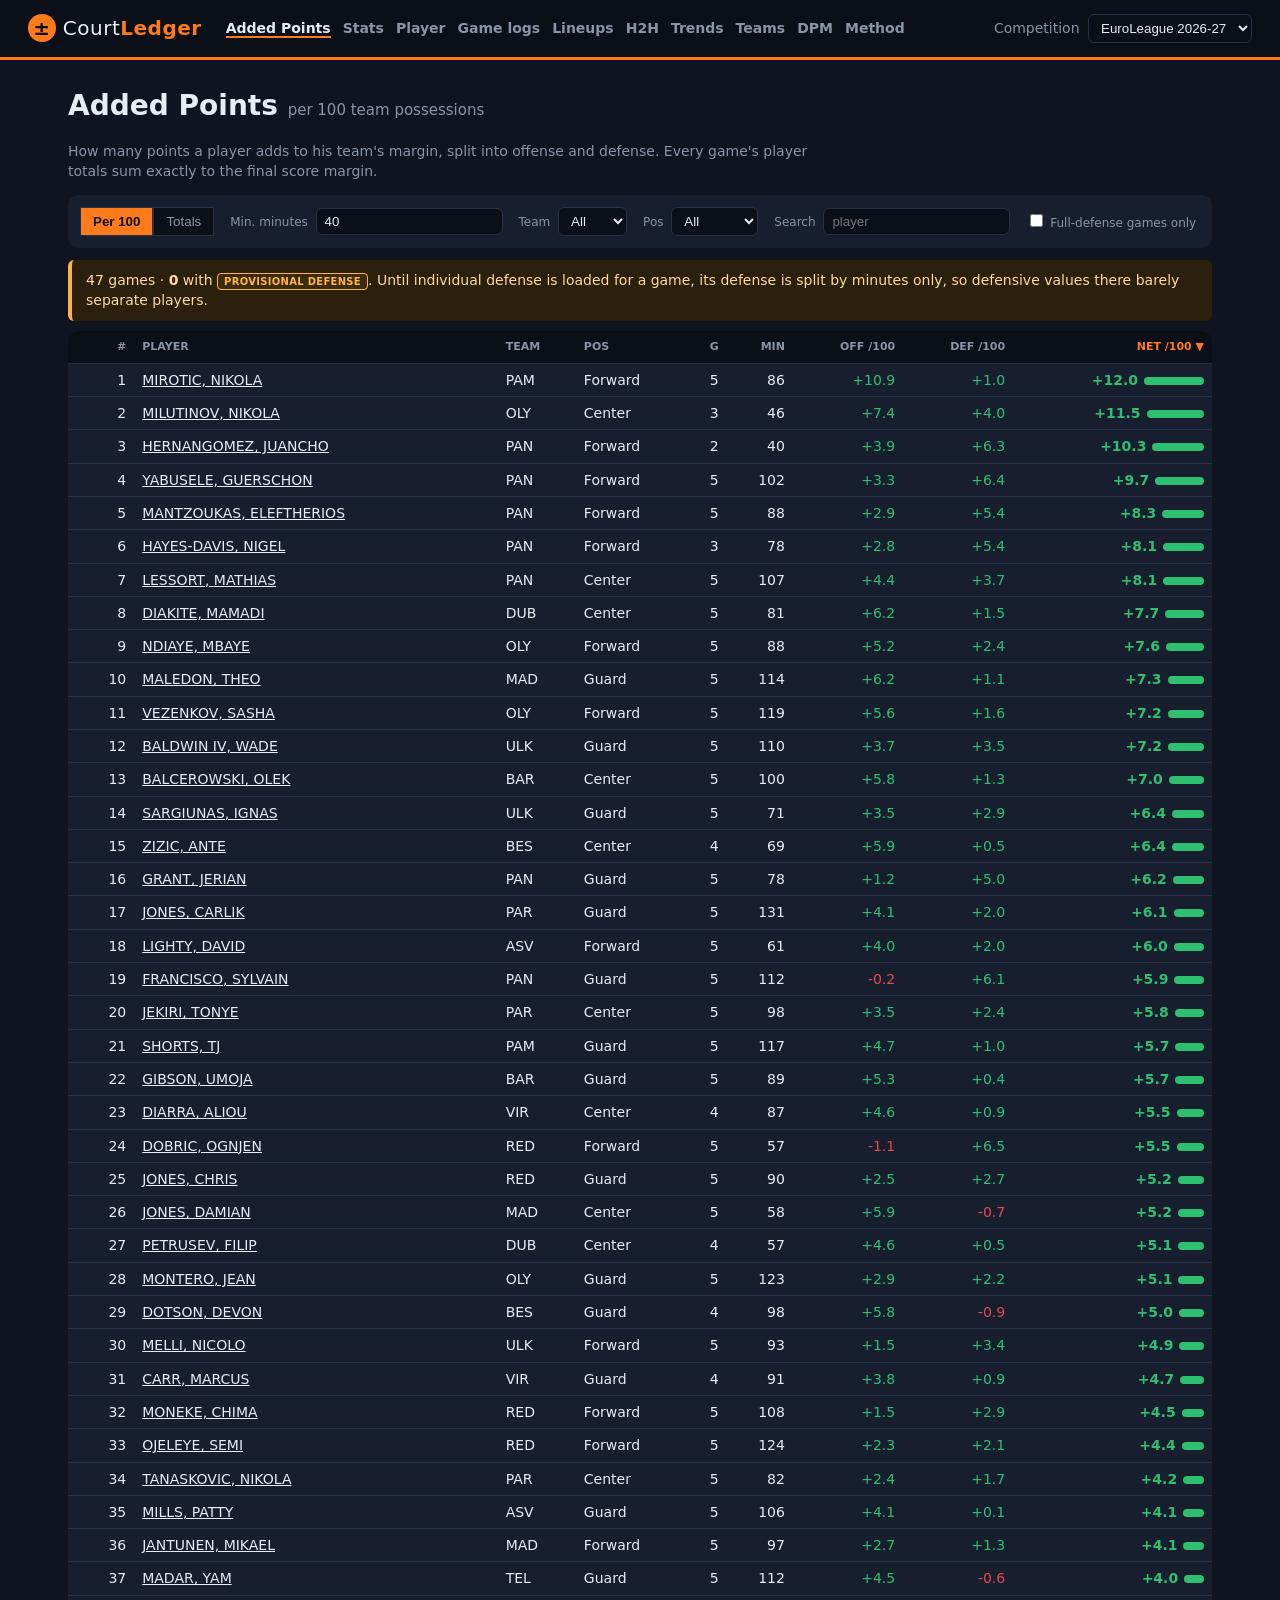
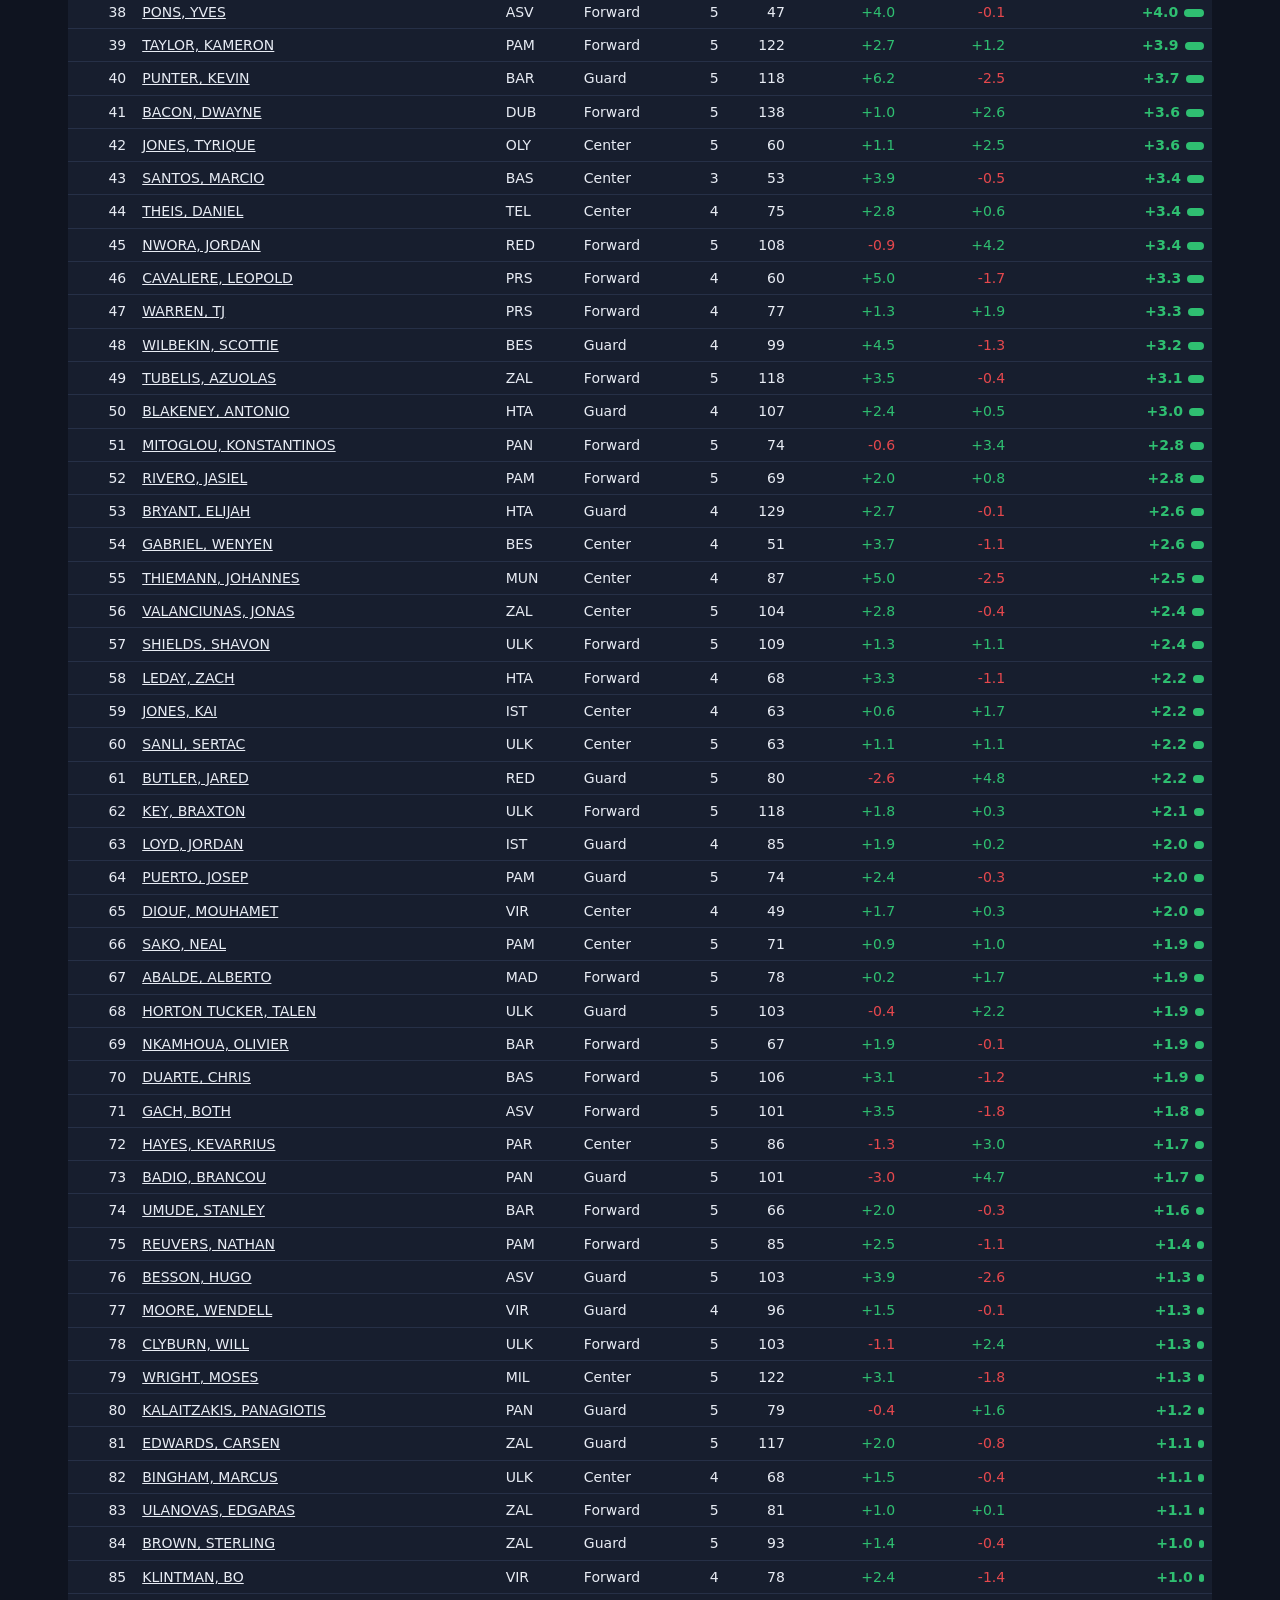
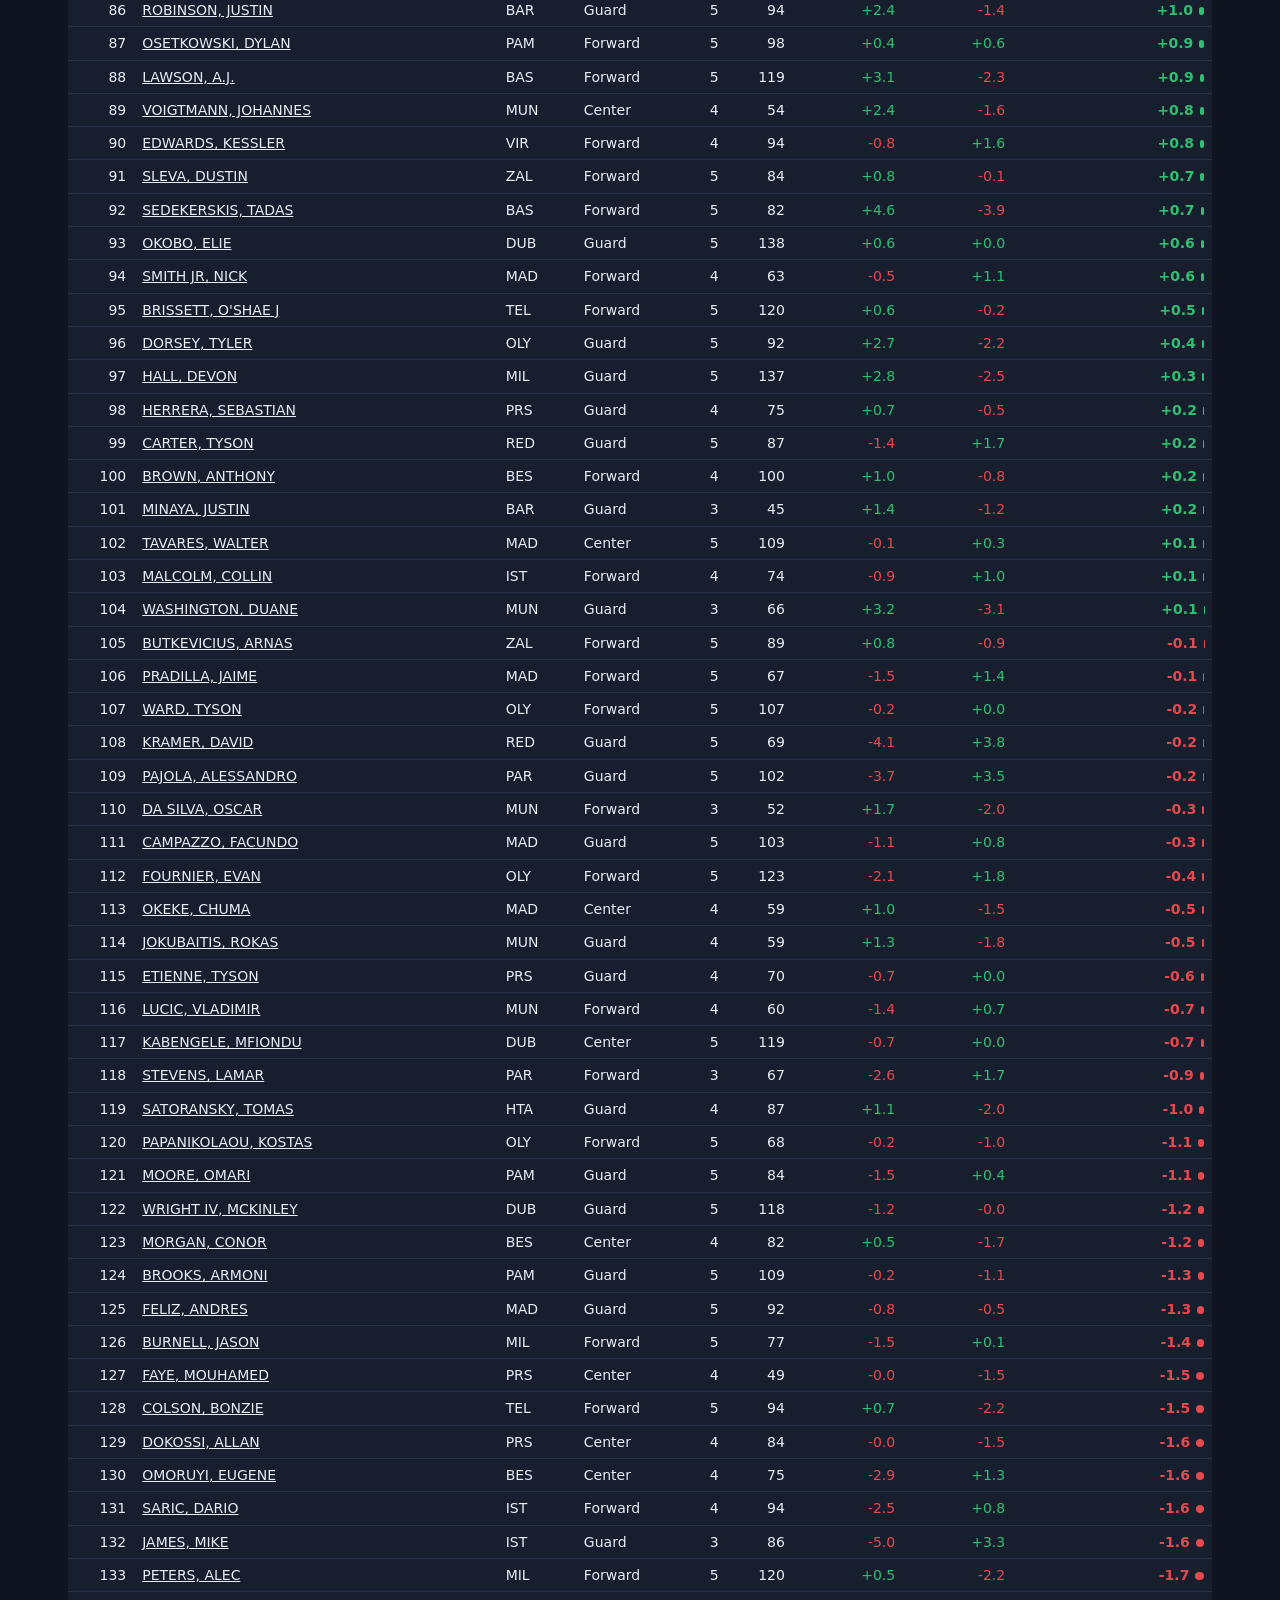
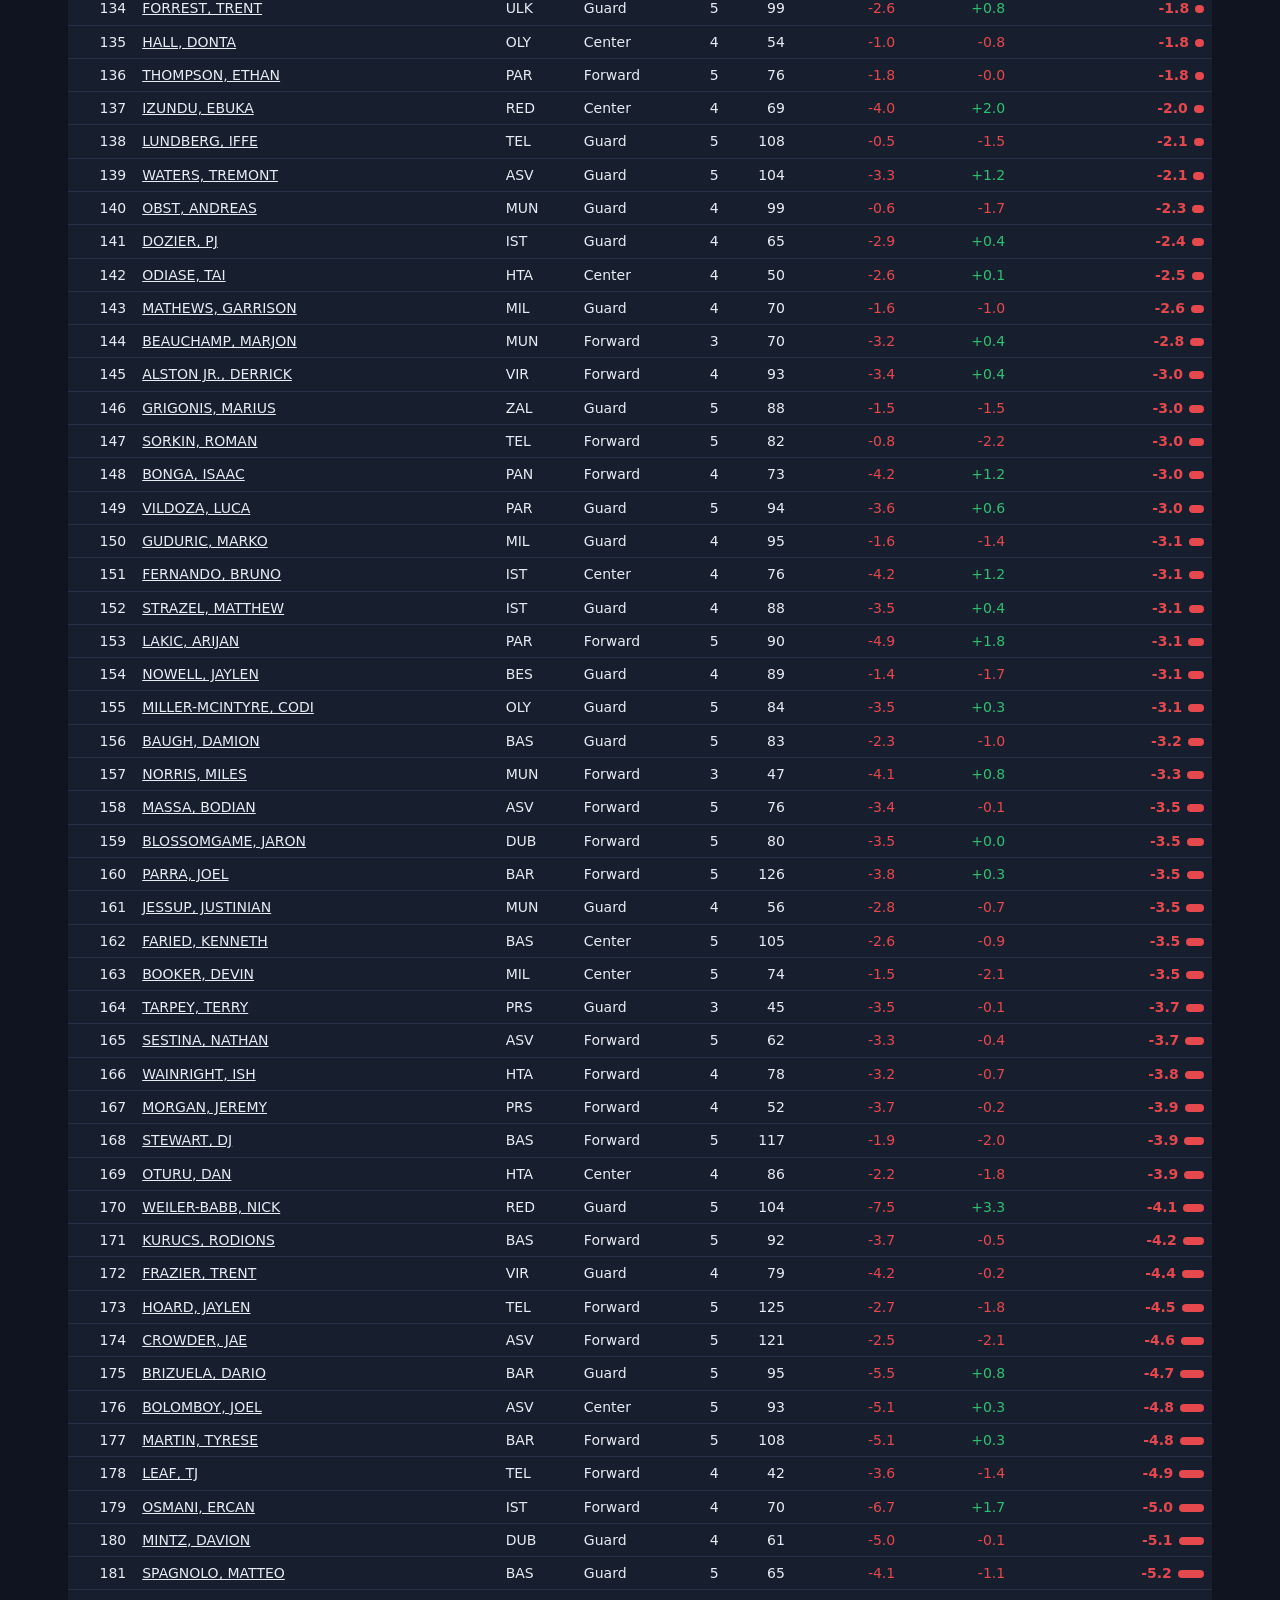
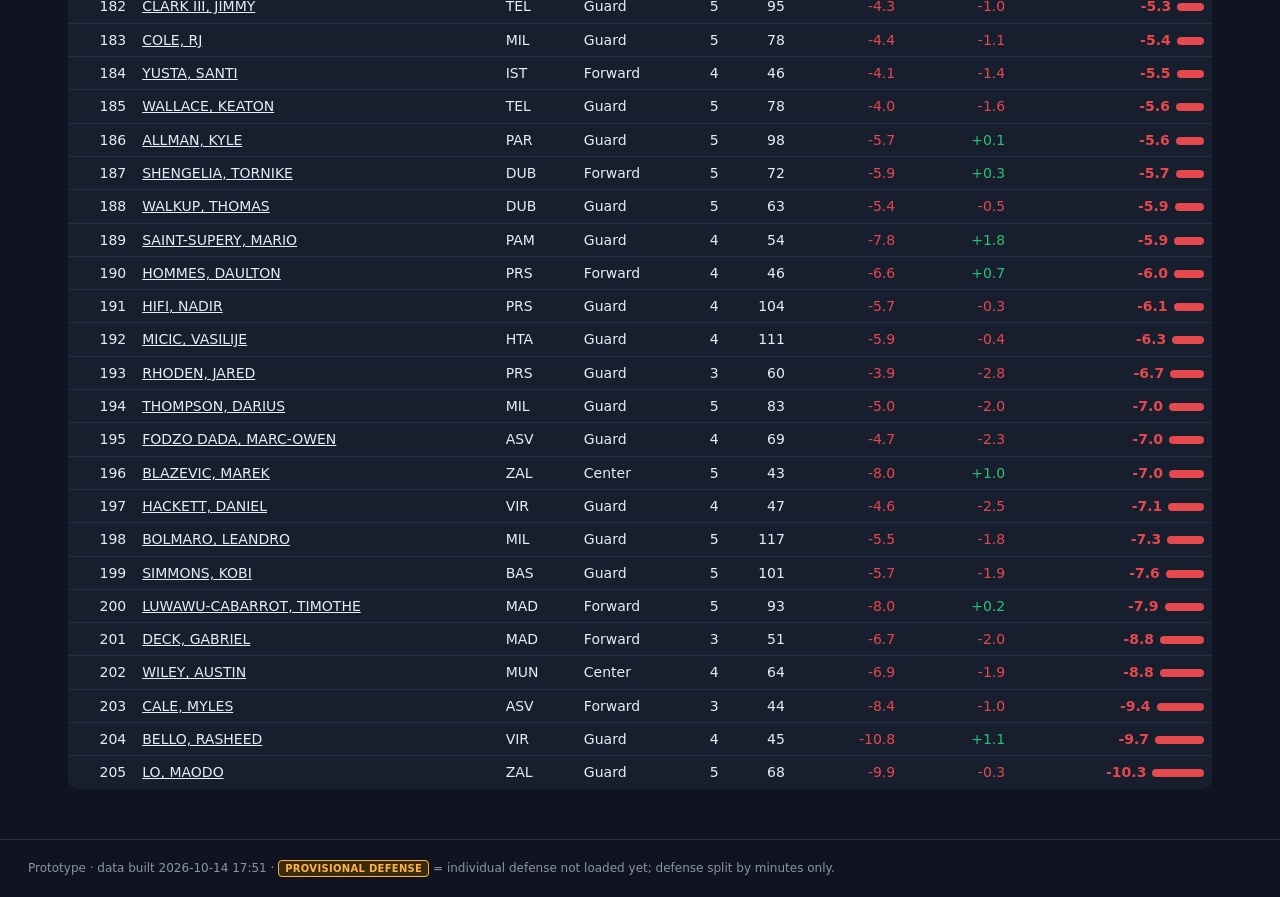
==== index.html @ 038e3228 "Add 2025-26 season (Round 1) and season selector" ====
<!doctype html><html lang="en"><head><meta charset="utf-8"><meta name="viewport" content="width=device-width,initial-scale=1">
<title>Added Points · Court Ledger</title><link rel="stylesheet" href="style.css"></head>
<body data-page="index">
<header><div class="brand"><span class="mark">±</span> Court<b>Ledger</b></div>
<nav><a href="index.html" data-p="index">Added Points</a><a href="stats.html" data-p="stats">Stats</a><a href="player.html" data-p="player">Player</a><a href="games.html" data-p="games">Game logs</a><a href="lineups.html" data-p="lineups">Lineups</a><a href="pvp.html" data-p="pvp">H2H</a><a href="trends.html" data-p="trends">Trends</a><a href="teams.html" data-p="teams">Teams</a><a href="dpm.html" data-p="dpm">DPM</a><a href="method.html" data-p="method">Method</a></nav>
<label class="comp">Competition <select id="comp"></select></label></header>
<main><section class="hero"><h1>Added Points <small>per 100 team possessions</small></h1>
<p>How many points a player adds to his team's margin, split into offense and defense. Every game's player totals sum exactly to the final score margin.</p></section>
<div class="controls"><div class="seg" id="view"><button data-v="per100" class="on">Per 100</button><button data-v="tot">Totals</button></div>
<label>Min. minutes <input type="number" id="minmin" value="40" min="0" step="10"></label>
<label>Team <select id="team"><option value="">All</option></select></label>
<label>Pos <select id="pos"><option value="">All</option></select></label>
<label>Search <input id="q" placeholder="player"></label>
<label class="chk"><input type="checkbox" id="fullonly"> Full-defense games only</label></div>
<div id="provnote" class="note"></div>
<table id="lb" class="tbl"></table>
</main>
<footer>Prototype · data built <span id="built"></span> · <span class="tag prov">provisional defense</span> = individual defense not loaded yet; defense split by minutes only.</footer>
<script src="data/E_E2025.js"></script><script src="data/E_E2026.js"></script><script src="data/index.js"></script><script src="app.js"></script><script src="app2.js"></script></body></html>
---- style.css ----
:root{--bg:#0f1420;--card:#171e2e;--ink:#e8ecf4;--mut:#8a94a8;--acc:#ff7a1a;--pos:#2fbf71;--neg:#e5484d;--line:#263047}
*{box-sizing:border-box}body{margin:0;font:14px/1.45 Inter,system-ui,sans-serif;background:var(--bg);color:var(--ink)}
header{display:flex;gap:24px;align-items:center;padding:14px 28px;background:#0b0f18;border-bottom:3px solid var(--acc);flex-wrap:wrap}
.brand{font-size:20px;letter-spacing:.5px}.brand b{color:var(--acc)}.mark{display:inline-block;width:28px;height:28px;border-radius:50%;background:var(--acc);color:#0b0f18;text-align:center;font-weight:800}
nav a{color:var(--mut);text-decoration:none;margin-right:16px;font-weight:600}nav a.on{color:var(--ink);border-bottom:2px solid var(--acc)}
.comp{margin-left:auto;color:var(--mut)}main{max-width:1200px;margin:0 auto;padding:20px 28px}
.hero h1{margin:6px 0;font-size:28px}.hero small{color:var(--mut);font-weight:400;font-size:15px}.hero p{color:var(--mut);max-width:760px}
.controls{display:flex;gap:16px;flex-wrap:wrap;align-items:center;background:var(--card);padding:12px;border-radius:10px;margin:12px 0}
.controls label{color:var(--mut);font-size:12px}input,select{background:#0b0f18;color:var(--ink);border:1px solid var(--line);border-radius:6px;padding:5px 8px;margin-left:4px}
.seg button{background:#0b0f18;color:var(--mut);border:1px solid var(--line);padding:6px 12px;cursor:pointer}.seg button.on{background:var(--acc);color:#0b0f18;font-weight:700}
.tbl{width:100%;border-collapse:collapse;background:var(--card);border-radius:10px;overflow:hidden}
.tbl th{background:#0b0f18;color:var(--mut);font-size:11px;text-transform:uppercase;padding:8px;cursor:pointer;text-align:right;white-space:nowrap}
.tbl th.l,.tbl td.l{text-align:left}.tbl th.sorted{color:var(--acc)}.tbl td{padding:6px 8px;border-top:1px solid var(--line);text-align:right;font-variant-numeric:tabular-nums}
.tbl tr:hover td{background:#1d2539}.tbl a{color:var(--ink)}.bar{display:inline-block;height:8px;border-radius:4px;vertical-align:middle;margin-left:6px}
.p{color:var(--pos)}.n{color:var(--neg)}.big{font-weight:800}
.tag{font-size:10px;padding:2px 6px;border-radius:4px;text-transform:uppercase;font-weight:700;letter-spacing:.3px;white-space:nowrap}
.tag.prov{background:#3a2a0e;color:#ffb347;border:1px solid #ffb347}.tag.ok{background:#0f3323;color:var(--pos);border:1px solid var(--pos)}
.note{background:#2a200c;border-left:4px solid #ffb347;padding:10px 14px;border-radius:6px;margin:10px 0;color:#ffd9a0}
.prose{max-width:780px}.prose h2{color:var(--acc);margin-top:26px}.formula{font-family:ui-monospace,monospace;background:var(--card);padding:12px;border-radius:8px}
footer{color:var(--mut);font-size:12px;padding:20px 28px;border-top:1px solid var(--line);margin-top:30px}
nav a{margin-right:12px}.btn{background:#0b0f18;color:var(--mut);border:1px solid var(--line);border-radius:6px;padding:5px 10px;cursor:pointer}
.card{background:var(--card);border-radius:10px;padding:16px;margin:12px 0}.grid{display:grid;grid-template-columns:repeat(auto-fit,minmax(320px,1fr));gap:14px}
.pbar{display:grid;grid-template-columns:110px 1fr 46px 40px;gap:8px;align-items:center;font-size:12px;margin:3px 0}.pbar .tr{background:#0b0f18;height:10px;border-radius:5px;overflow:hidden}.pbar .fl{height:100%}
.kpi{display:inline-block;margin-right:22px}.kpi b{display:block;font-size:24px}.kpi span{color:var(--mut);font-size:11px;text-transform:uppercase}
svg text{fill:var(--mut);font-size:10px}svg .dot{opacity:.75}svg .dot:hover{opacity:1;stroke:#fff}
th .sc{opacity:.4;margin-left:3px}th .sc.on{opacity:1;color:var(--acc)}
.card a,.prose a{color:#ffb070}
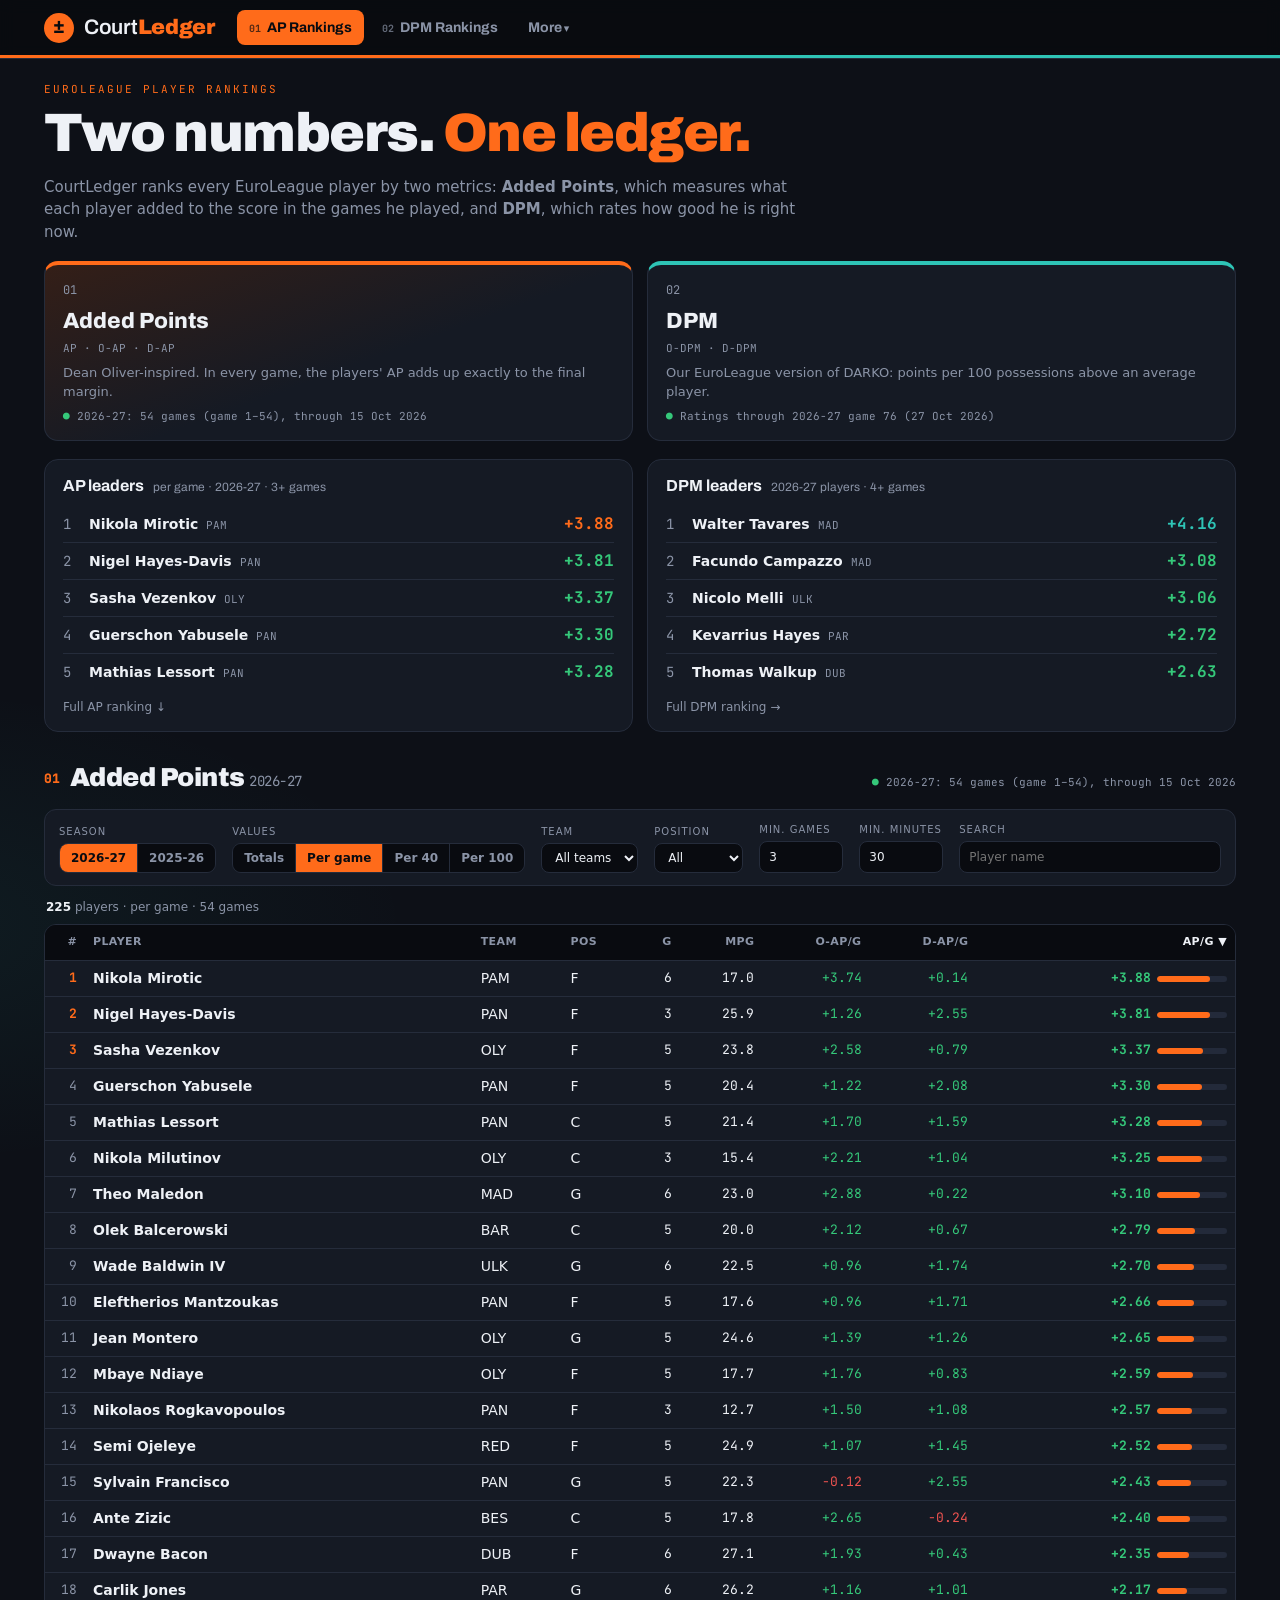
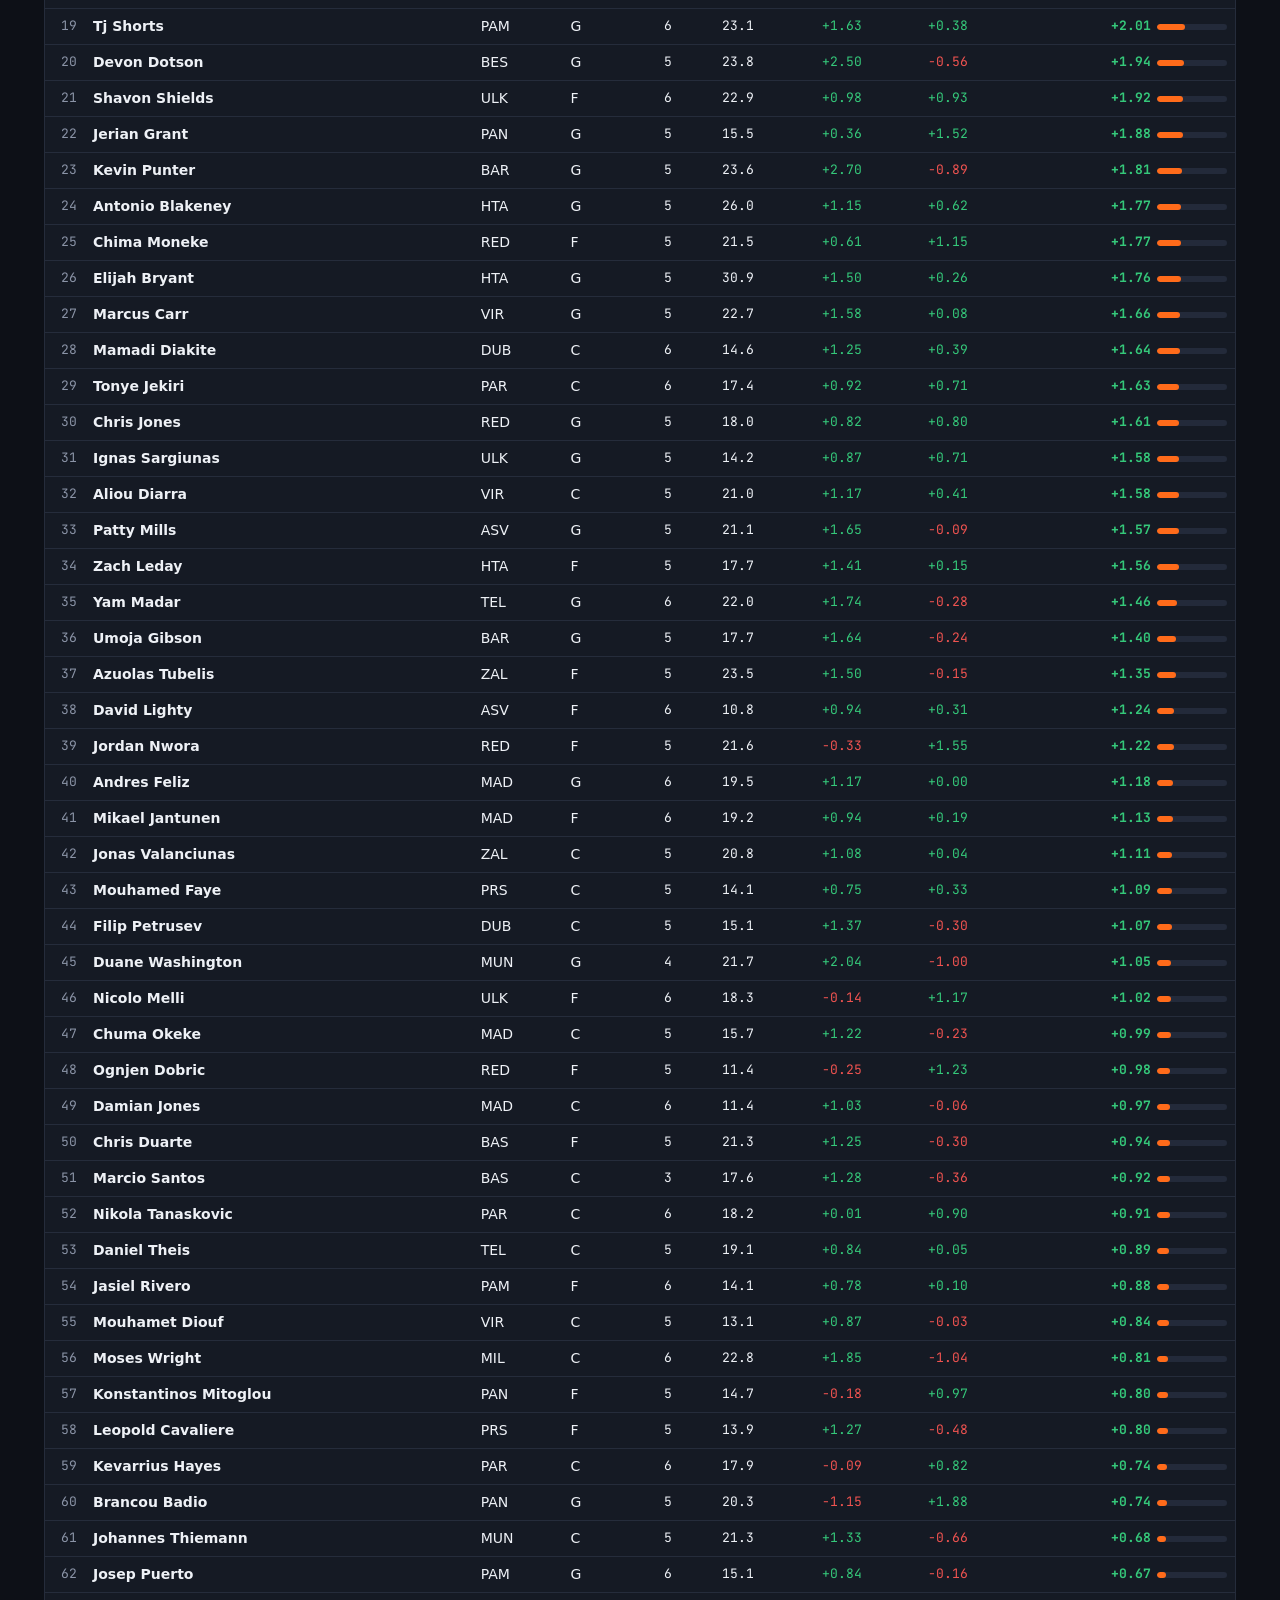
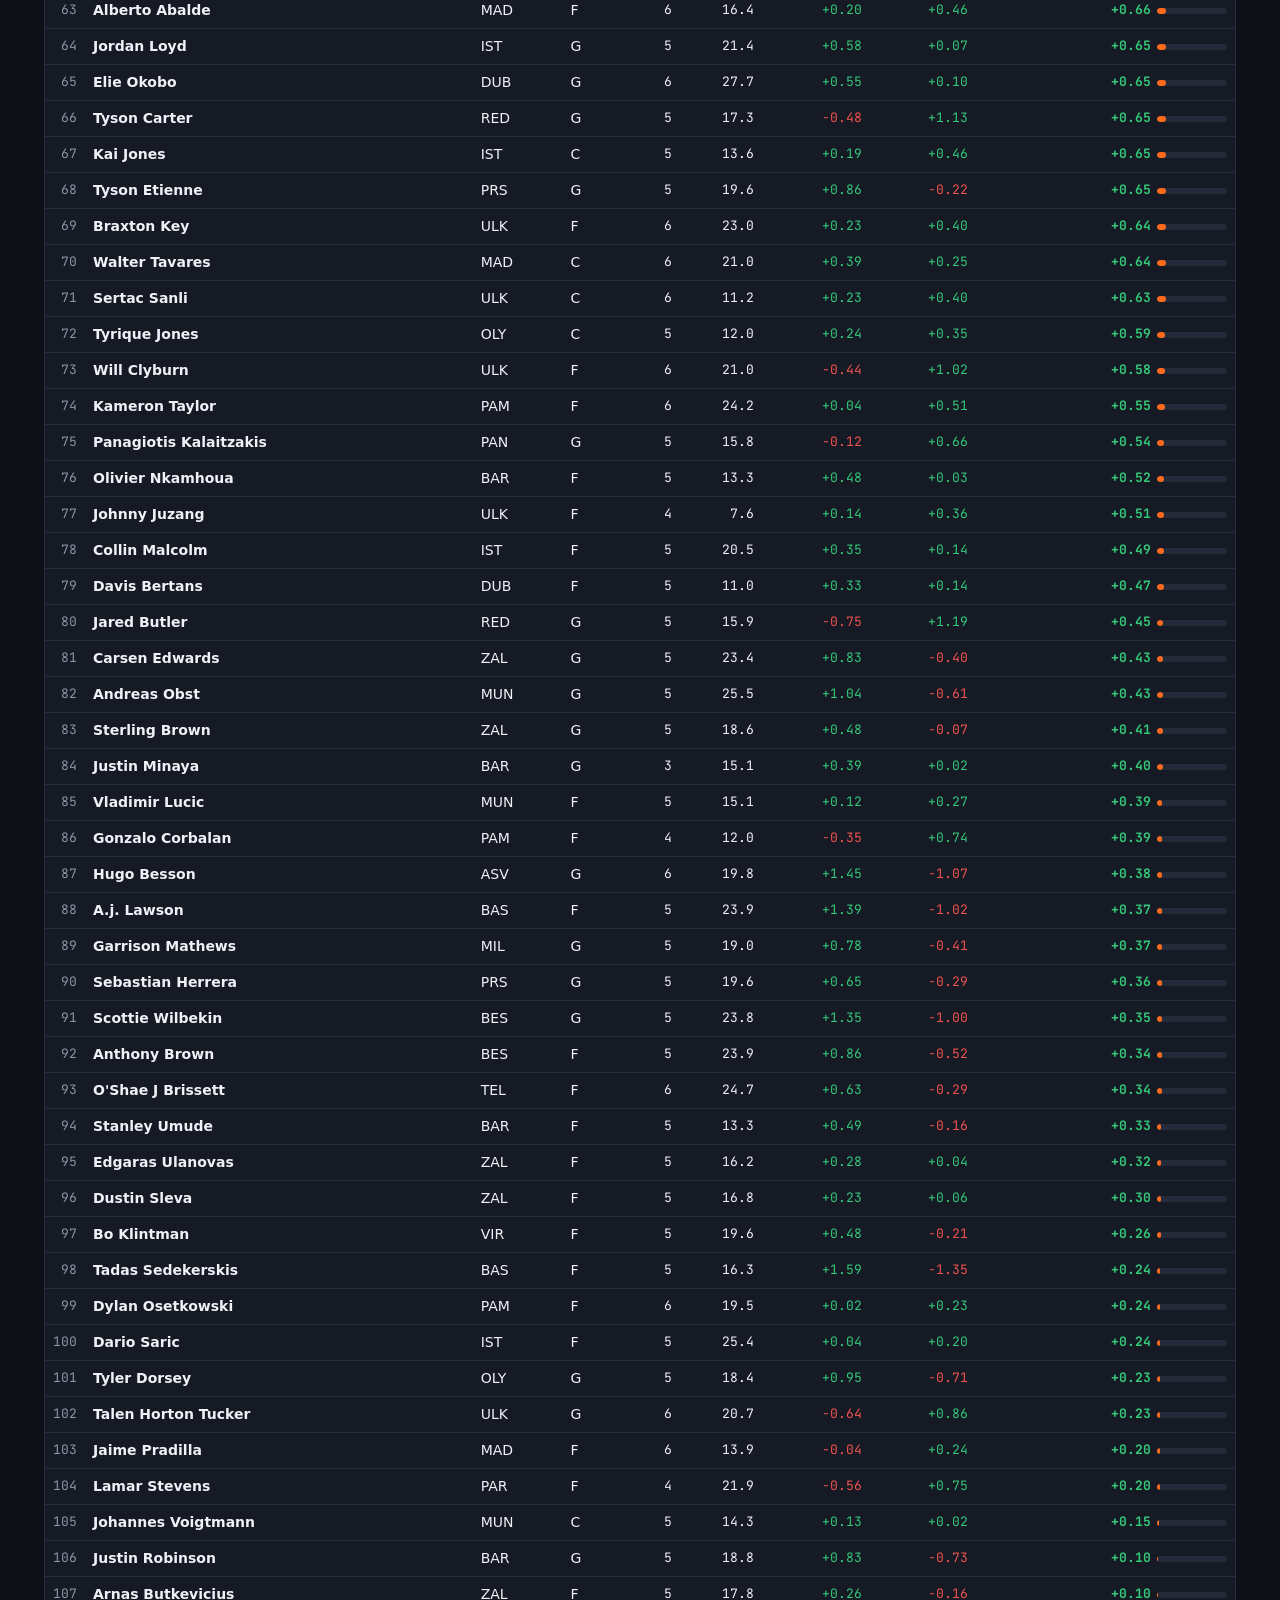
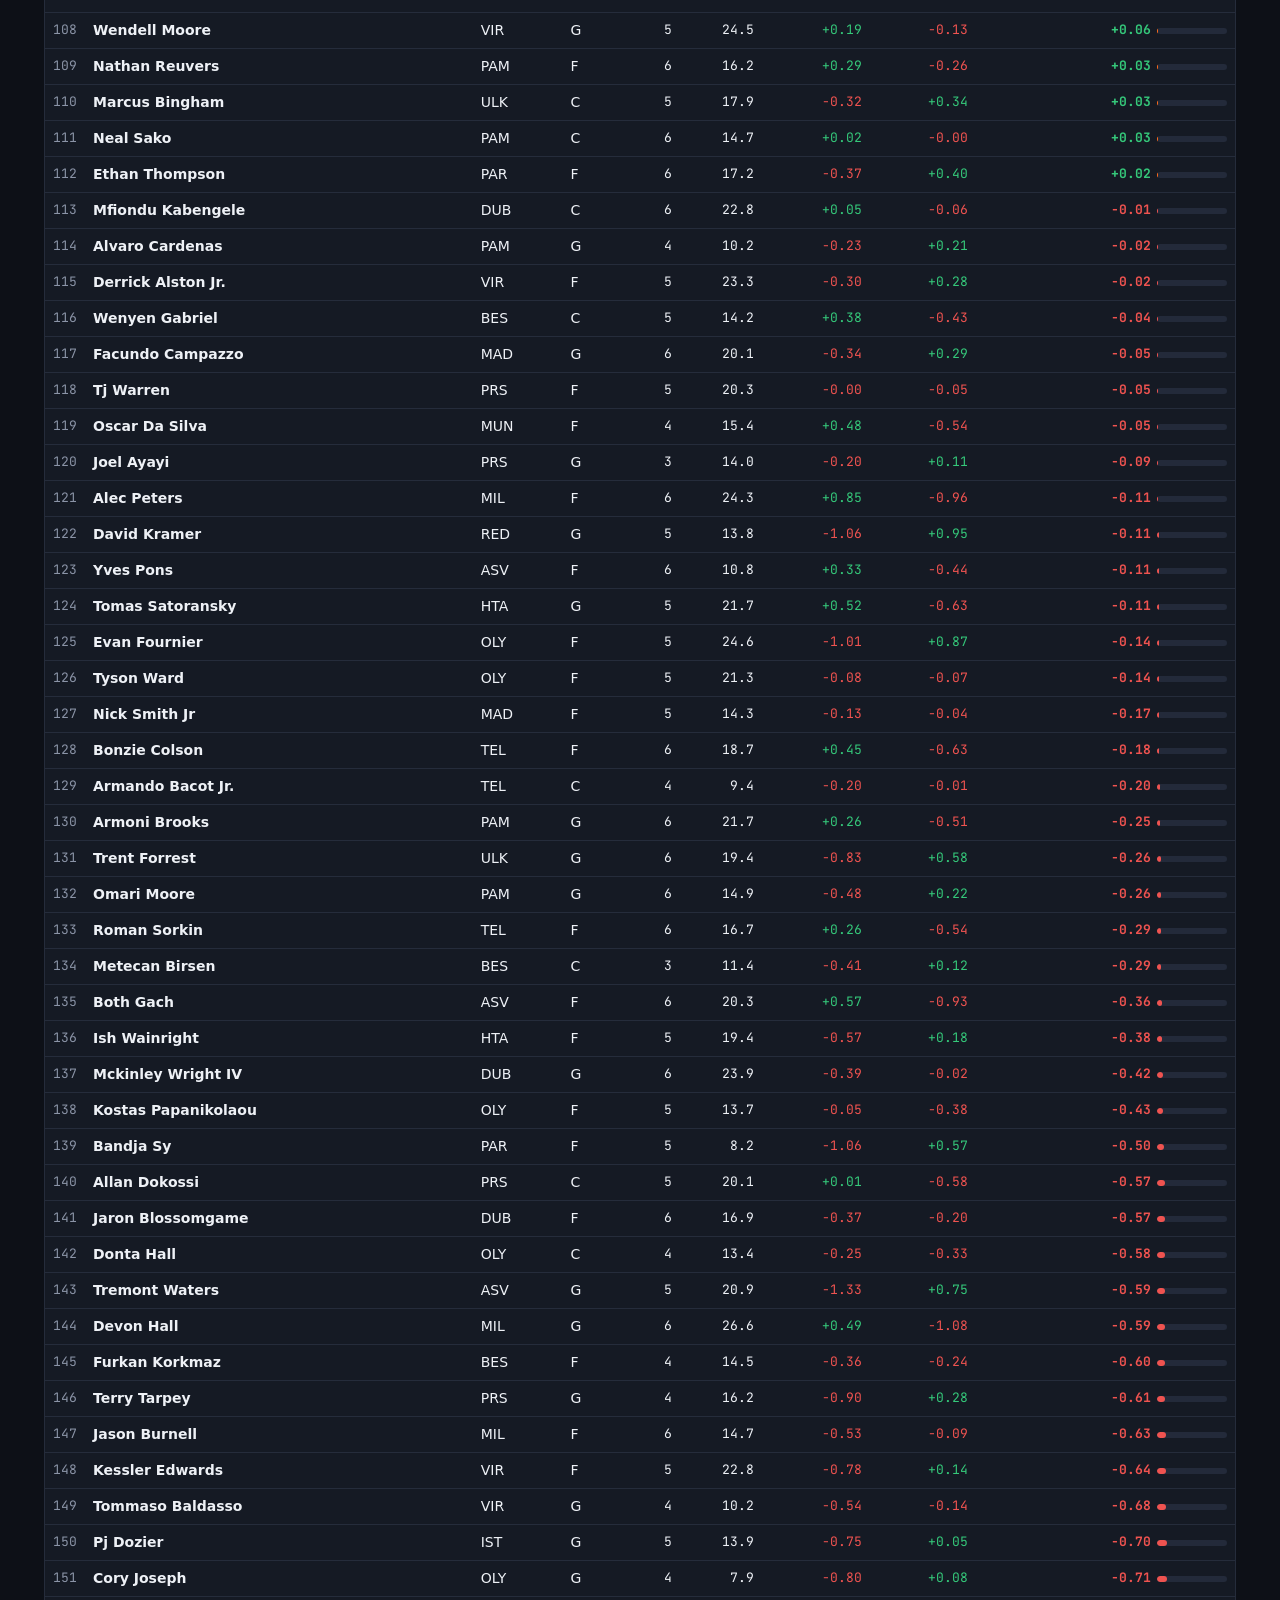
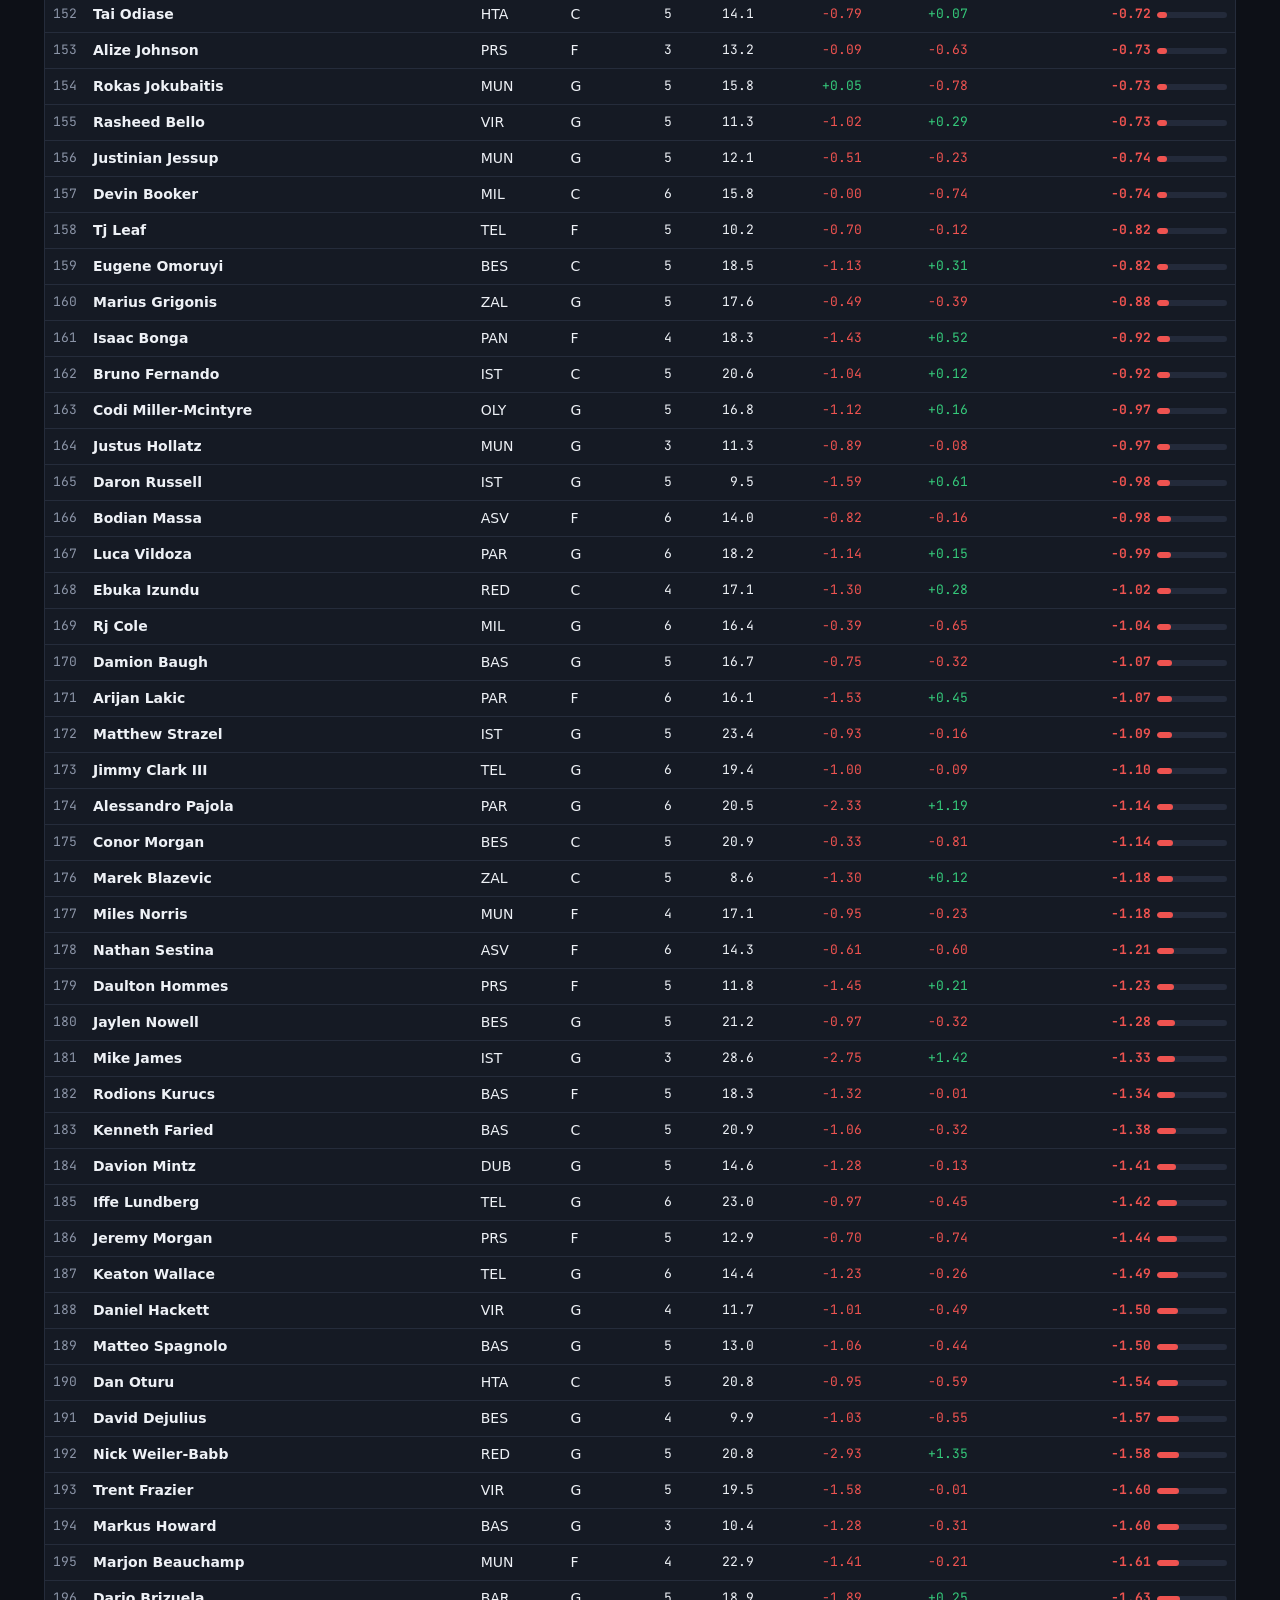
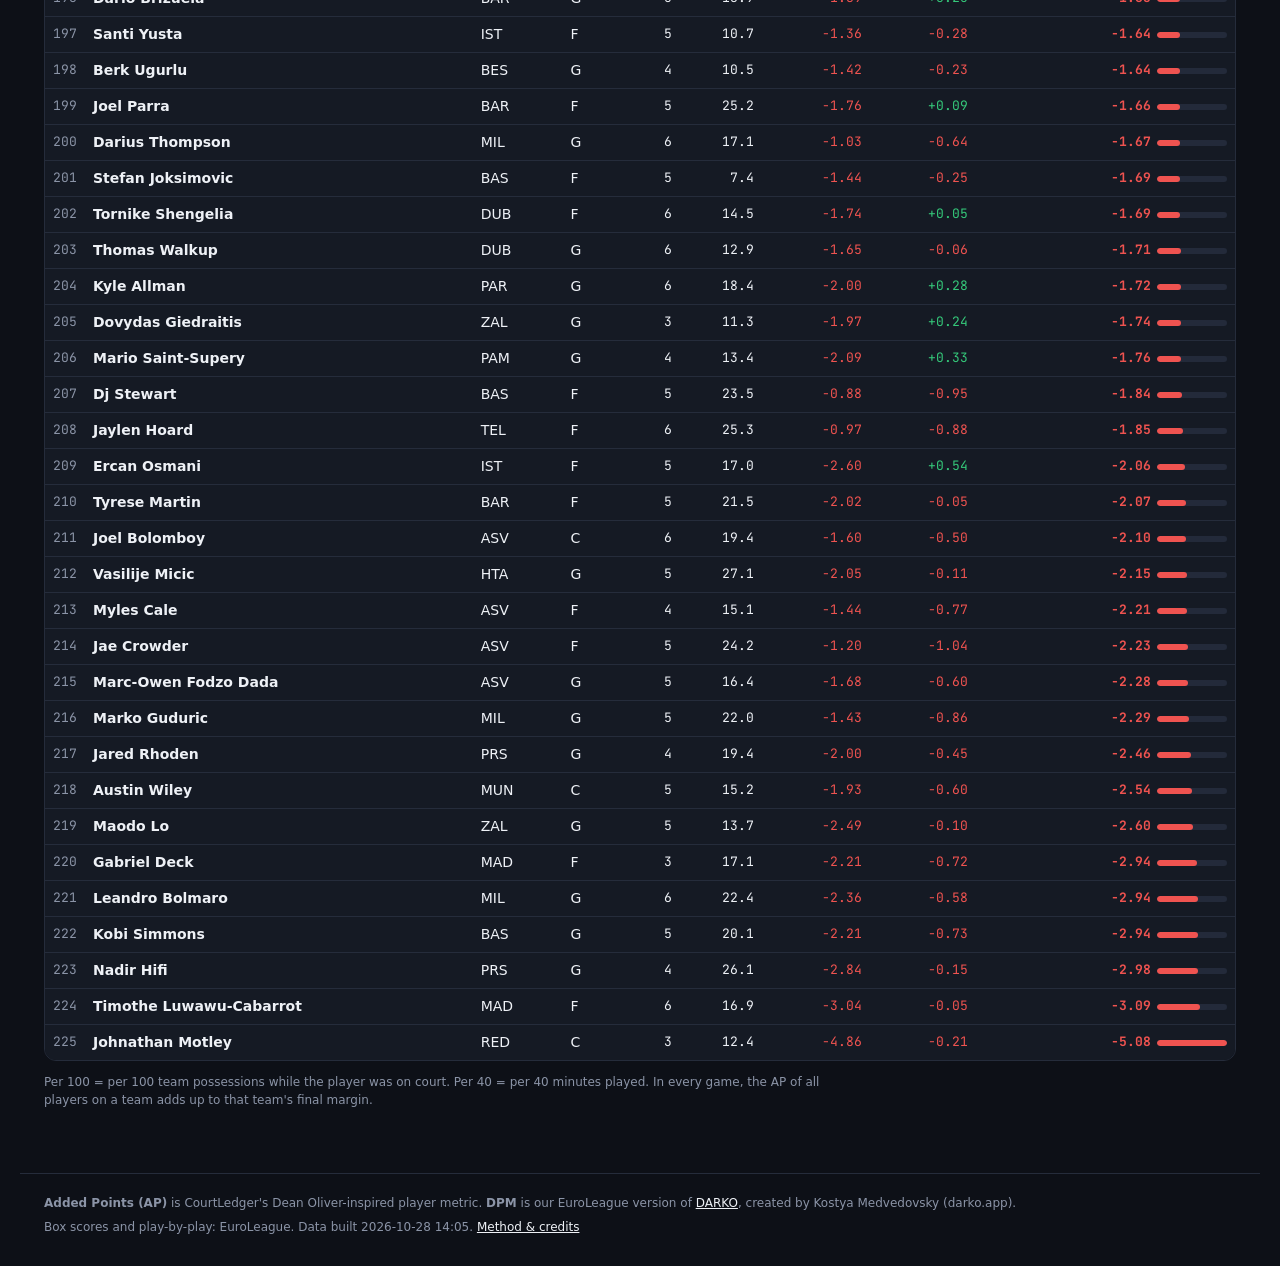
==== commit 423d00c5: "Rankings update: AP through E2026 game 54 (54 games), DPM through E2026 game 76 (2026-10-27)" ====
--- a/index.html
+++ b/index.html
@@ -1,19 +1,34 @@
 <!doctype html><html lang="en"><head><meta charset="utf-8"><meta name="viewport" content="width=device-width,initial-scale=1">
-<title>Added Points · Court Ledger</title><link rel="stylesheet" href="style.css"></head>
+<title>Added Points rankings · CourtLedger</title>
+<meta name="description" content="CourtLedger: EuroLeague player rankings by Added Points (AP) and DPM.">
+<link rel="icon" href="favicon.svg" type="image/svg+xml">
+<link rel="preconnect" href="https://fonts.googleapis.com"><link rel="preconnect" href="https://fonts.gstatic.com" crossorigin>
+<link href="https://fonts.googleapis.com/css2?family=Archivo:wght@400;600;800;900&family=JetBrains+Mono:wght@400;700&display=swap" rel="stylesheet">
+<link rel="stylesheet" href="style.css"></head>
 <body data-page="index">
-<header><div class="brand"><span class="mark">±</span> Court<b>Ledger</b></div>
-<nav><a href="index.html" data-p="index">Added Points</a><a href="stats.html" data-p="stats">Stats</a><a href="player.html" data-p="player">Player</a><a href="games.html" data-p="games">Game logs</a><a href="lineups.html" data-p="lineups">Lineups</a><a href="pvp.html" data-p="pvp">H2H</a><a href="trends.html" data-p="trends">Trends</a><a href="teams.html" data-p="teams">Teams</a><a href="dpm.html" data-p="dpm">DPM</a><a href="method.html" data-p="method">Method</a></nav>
-<label class="comp">Competition <select id="comp"></select></label></header>
-<main><section class="hero"><h1>Added Points <small>per 100 team possessions</small></h1>
-<p>How many points a player adds to his team's margin, split into offense and defense. Every game's player totals sum exactly to the final score margin.</p></section>
-<div class="controls"><div class="seg" id="view"><button data-v="per100" class="on">Per 100</button><button data-v="tot">Totals</button></div>
-<label>Min. minutes <input type="number" id="minmin" value="40" min="0" step="10"></label>
-<label>Team <select id="team"><option value="">All</option></select></label>
-<label>Pos <select id="pos"><option value="">All</option></select></label>
-<label>Search <input id="q" placeholder="player"></label>
-<label class="chk"><input type="checkbox" id="fullonly"> Full-defense games only</label></div>
-<div id="provnote" class="note"></div>
-<table id="lb" class="tbl"></table>
+<header class="top"><div class="topin">
+<a class="brand" href="index.html"><span class="mark">±</span><span>Court<b>Ledger</b></span></a>
+<nav class="main">
+ <a href="index.html" data-p="index" class="pri"><i>01</i>AP<span class="long"> Rankings</span></a>
+ <a href="dpm.html" data-p="dpm" class="pri"><i>02</i>DPM<span class="long"> Rankings</span></a>
+ <details class="more"><summary>More</summary><div class="menu">
+  <div class="grp"><b>Players</b><a href="player.html" data-p="player">Player dashboard</a><a href="stats.html" data-p="stats">Stats &amp; scatter plots</a><a href="trends.html" data-p="trends">Trends</a><a href="pvp.html" data-p="pvp">Head-to-head</a></div>
+  <div class="grp"><b>Teams &amp; games</b><a href="teams.html" data-p="teams">Teams</a><a href="games.html" data-p="games">Game logs</a><a href="lineups.html" data-p="lineups">Lineups &amp; WOWY</a></div>
+  <div class="grp"><b>About</b><a href="method.html" data-p="method">Method &amp; credits</a></div>
+ </div></details>
+</nav>
+<label class="comp">Season <select id="comp"></select></label>
+</div></header>
+<main><section class="hero rk-hero"><div class="kicker">EuroLeague player rankings</div>
+<h1>Two numbers. <em>One ledger.</em></h1>
+<p>CourtLedger ranks every EuroLeague player by two metrics: <b>Added Points</b>, which measures what each player added to the score in the games he played, and <b>DPM</b>, which rates how good he is right now.</p>
+<div class="duo">
+ <a class="duo-card ap on" href="index.html"><span class="num">01</span><span class="t">Added Points <small>AP · O-AP · D-AP</small></span><span class="d">Dean Oliver-inspired. In every game, the players' AP adds up exactly to the final margin.</span><span class="fresh" data-fresh="ap"></span></a>
+ <a class="duo-card dpm" href="dpm.html"><span class="num">02</span><span class="t">DPM <small>O-DPM · D-DPM</small></span><span class="d">Our EuroLeague version of DARKO: points per 100 possessions above an average player.</span><span class="fresh" data-fresh="dpm"></span></a>
+</div></section>
+<div id="leaders" class="leaders"></div>
+<section class="board" id="board" data-board="ap"></section>
 </main>
-<footer>Prototype · data built <span id="built"></span> · <span class="tag prov">provisional defense</span> = individual defense not loaded yet; defense split by minutes only.</footer>
-<script src="data/E_E2025.js"></script><script src="data/E_E2026.js"></script><script src="data/index.js"></script><script src="app.js"></script><script src="app2.js"></script></body></html>
+<footer><div><b>Added Points (AP)</b> is CourtLedger's Dean Oliver-inspired player metric. <b>DPM</b> is our EuroLeague version of <a href="https://www.darko.app/about">DARKO</a>, created by Kostya Medvedovsky (darko.app).</div>
+<div>Box scores and play-by-play: EuroLeague. Data built <span id="built"></span>. <a href="method.html">Method &amp; credits</a></div></footer>
+<script src="data/rank.js"></script><script src="data/index.js"></script><script src="rank.js"></script></body></html>
--- a/style.css
+++ b/style.css
@@ -1,27 +1,92 @@
-:root{--bg:#0f1420;--card:#171e2e;--ink:#e8ecf4;--mut:#8a94a8;--acc:#ff7a1a;--pos:#2fbf71;--neg:#e5484d;--line:#263047}
-*{box-sizing:border-box}body{margin:0;font:14px/1.45 Inter,system-ui,sans-serif;background:var(--bg);color:var(--ink)}
-header{display:flex;gap:24px;align-items:center;padding:14px 28px;background:#0b0f18;border-bottom:3px solid var(--acc);flex-wrap:wrap}
-.brand{font-size:20px;letter-spacing:.5px}.brand b{color:var(--acc)}.mark{display:inline-block;width:28px;height:28px;border-radius:50%;background:var(--acc);color:#0b0f18;text-align:center;font-weight:800}
-nav a{color:var(--mut);text-decoration:none;margin-right:16px;font-weight:600}nav a.on{color:var(--ink);border-bottom:2px solid var(--acc)}
-.comp{margin-left:auto;color:var(--mut)}main{max-width:1200px;margin:0 auto;padding:20px 28px}
-.hero h1{margin:6px 0;font-size:28px}.hero small{color:var(--mut);font-weight:400;font-size:15px}.hero p{color:var(--mut);max-width:760px}
-.controls{display:flex;gap:16px;flex-wrap:wrap;align-items:center;background:var(--card);padding:12px;border-radius:10px;margin:12px 0}
-.controls label{color:var(--mut);font-size:12px}input,select{background:#0b0f18;color:var(--ink);border:1px solid var(--line);border-radius:6px;padding:5px 8px;margin-left:4px}
-.seg button{background:#0b0f18;color:var(--mut);border:1px solid var(--line);padding:6px 12px;cursor:pointer}.seg button.on{background:var(--acc);color:#0b0f18;font-weight:700}
+:root{--bg:#0d1017;--bg2:#090b10;--card:#151a24;--card2:#1b2130;--ink:#eef1f6;--mut:#8b94a7;--acc:#ff6b1a;--dpm:#2ec4b6;--pos:#35c87a;--neg:#ef5350;--line:#252c3b;
+--disp:Archivo,Inter,system-ui,sans-serif;--mono:"JetBrains Mono",ui-monospace,SFMono-Regular,Menlo,monospace}
+*{box-sizing:border-box}html{scroll-behavior:smooth}
+body{margin:0;font:14px/1.5 Inter,system-ui,-apple-system,"Segoe UI",sans-serif;background:var(--bg);color:var(--ink);
+ background-image:radial-gradient(1200px 500px at 85% -10%,rgba(255,107,26,.10),transparent 60%),radial-gradient(900px 400px at -10% 10%,rgba(46,196,182,.07),transparent 60%);background-repeat:no-repeat}
+a{color:inherit}
+/* header */
+header.top{position:sticky;top:0;z-index:20;background:rgba(9,11,16,.92);backdrop-filter:blur(8px);border-bottom:1px solid var(--line)}
+header.top:after{content:"";display:block;height:3px;background:linear-gradient(90deg,var(--acc) 0 50%,var(--dpm) 50% 100%)}
+.topin{max-width:1240px;margin:0 auto;display:flex;align-items:center;gap:22px;padding:10px 24px;flex-wrap:wrap}
+.brand{display:flex;align-items:center;gap:10px;font-family:var(--disp);font-size:21px;font-weight:600;letter-spacing:-.3px;text-decoration:none}.brand b{color:var(--acc);font-weight:900}
+.mark{display:inline-grid;place-items:center;width:30px;height:30px;border-radius:50%;background:var(--acc);color:var(--bg2);font-weight:900;font-size:18px}
+nav.main{display:flex;align-items:center;gap:6px;flex-wrap:wrap}
+nav.main>a,nav.main summary{color:var(--mut);text-decoration:none;font-weight:700;font-family:var(--disp);padding:7px 12px;border-radius:8px;cursor:pointer;font-size:14px;list-style:none;white-space:nowrap}
+nav.main summary::-webkit-details-marker{display:none}nav.main summary:after{content:" ▾";font-size:11px}
+nav.main>a i{font-style:normal;font-family:var(--mono);font-size:10px;margin-right:6px;opacity:.7}
+nav.main>a:hover,nav.main summary:hover{color:var(--ink);background:var(--card)}
+nav.main>a.pri.on{color:var(--bg2);background:var(--acc)}nav.main>a.pri[data-p=dpm].on{background:var(--dpm)}
+.more{position:relative}.more[open] summary{background:var(--card);color:var(--ink)}
+.more .menu{position:absolute;top:calc(100% + 8px);left:0;background:var(--card);border:1px solid var(--line);border-radius:12px;padding:14px;display:grid;grid-template-columns:repeat(3,minmax(150px,1fr));gap:14px;box-shadow:0 18px 40px rgba(0,0,0,.45);min-width:520px}
+.more .grp b{display:block;font-size:10px;letter-spacing:1px;text-transform:uppercase;color:var(--mut);margin-bottom:6px}
+.more .grp a{display:block;padding:5px 8px;border-radius:6px;color:var(--ink);text-decoration:none;font-weight:500}.more .grp a:hover,.more .grp a.on{background:var(--card2);color:var(--acc)}
+.comp{margin-left:auto;color:var(--mut);font-size:12px}body.rkpage .comp,body[data-page=method] .comp{display:none}
+main{max-width:1240px;margin:0 auto;padding:22px 24px}
+/* hero */
+.kicker{font-family:var(--mono);font-size:11px;letter-spacing:2px;text-transform:uppercase;color:var(--acc)}
+.hero h1{margin:6px 0;font-size:28px;font-family:var(--disp)}.hero small{color:var(--mut);font-weight:400;font-size:15px}.hero p{color:var(--mut);max-width:780px}
+.rk-hero h1{font-size:clamp(30px,5.5vw,54px);font-weight:900;letter-spacing:-1.5px;line-height:1.02;margin:8px 0 10px}.rk-hero h1 em{font-style:normal;color:var(--acc)}
+.dpmh .kicker,.dpmh h1 em{color:var(--dpm)}.rk-hero p{font-size:15px}.rk-hero p a{color:var(--dpm)}
+.duo{display:grid;grid-template-columns:1fr 1fr;gap:14px;margin:18px 0 6px}
+.duo-card{position:relative;display:flex;flex-direction:column;gap:6px;padding:16px 18px;border-radius:14px;background:var(--card);border:1px solid var(--line);text-decoration:none;transition:.15s;overflow:hidden}
+.duo-card:hover{transform:translateY(-2px);border-color:#3a4358}.duo-card .num{font-family:var(--mono);font-size:12px;color:var(--mut)}
+.duo-card .t{font-family:var(--disp);font-weight:800;font-size:22px}.duo-card .t small{display:block;font-family:var(--mono);font-size:11px;color:var(--mut);font-weight:400;margin-top:2px}
+.duo-card .d{color:var(--mut);font-size:13px}.duo-card.ap{border-top:4px solid var(--acc)}.duo-card.dpm{border-top:4px solid var(--dpm)}
+.duo-card.on.ap{background:linear-gradient(160deg,rgba(255,107,26,.16),var(--card) 55%)}.duo-card.on.dpm{background:linear-gradient(160deg,rgba(46,196,182,.16),var(--card) 55%)}
+.fresh{font-family:var(--mono);font-size:11px;color:var(--mut)}.fresh:before{content:"● ";color:var(--pos)}
+/* leaders */
+.leaders{display:grid;grid-template-columns:1fr 1fr;gap:14px;margin:18px 0}
+.lcard{background:var(--card);border:1px solid var(--line);border-radius:14px;padding:14px 18px}.lcard h3{margin:0 0 8px;font-family:var(--disp);font-size:16px}.lcard h3 small{color:var(--mut);font-weight:400;font-size:12px;margin-left:6px}
+.lcard ol{list-style:none;margin:0;padding:0}.lcard li{display:grid;grid-template-columns:26px 1fr auto;align-items:center;padding:6px 0;border-top:1px solid var(--line)}.lcard li:first-child{border-top:0}
+.lcard .ix{font-family:var(--mono);color:var(--mut)}.lcard .nm{font-weight:600}.lcard .nm small{color:var(--mut);margin-left:8px;font-weight:400;font-family:var(--mono);font-size:11px}
+.lcard .v{font-family:var(--mono);font-weight:700;font-size:16px}.lcard.ap li:first-child .v{color:var(--acc)}.lcard.dpm li:first-child .v{color:var(--dpm)}
+.more-link{display:inline-block;margin-top:8px;font-size:12px;color:var(--mut);text-decoration:none}.more-link:hover{color:var(--ink)}
+/* board */
+.board{margin-top:26px;scroll-margin-top:80px}.bhead{display:flex;align-items:baseline;justify-content:space-between;gap:12px;flex-wrap:wrap}
+.bhead h2{font-family:var(--disp);font-weight:900;font-size:26px;margin:0;letter-spacing:-.5px}.bhead h2 i{font-style:normal;font-family:var(--mono);font-size:13px;color:var(--acc);vertical-align:middle;margin-right:6px}
+[data-board=dpm] .bhead h2 i{color:var(--dpm)}.bhead .sl{font-family:var(--mono);font-size:14px;color:var(--mut);font-weight:400}
+.controls{display:flex;gap:12px 16px;flex-wrap:wrap;align-items:flex-end;background:var(--card);border:1px solid var(--line);padding:12px 14px;border-radius:12px;margin:12px 0}
+.controls label{color:var(--mut);font-size:12px}.ctl{display:flex;flex-direction:column;gap:4px}.ctl>span{font-size:10px;letter-spacing:1px;text-transform:uppercase;color:var(--mut)}.ctl.grow{flex:1;min-width:140px}
+.ctl.chk{flex-direction:row;align-items:center;gap:6px;font-size:12px}
+input,select{background:var(--bg2);color:var(--ink);border:1px solid var(--line);border-radius:8px;padding:6px 9px;margin-left:4px;font:inherit}.ctl input,.ctl select{margin:0}.ctl input[type=number]{width:84px}
+.seg{display:inline-flex;border:1px solid var(--line);border-radius:9px;overflow:hidden}
+.seg button{background:var(--bg2);color:var(--mut);border:0;border-right:1px solid var(--line);padding:7px 11px;cursor:pointer;font:600 12px Inter,system-ui,sans-serif}.seg button:last-child{border-right:0}
+.seg button.on{background:var(--acc);color:var(--bg2);font-weight:800}[data-board=dpm] .seg button.on{background:var(--dpm)}
+.meta{color:var(--mut);font-size:12px;margin:4px 2px 8px}.meta b{color:var(--ink)}.fine{color:var(--mut);font-size:12px;max-width:820px}
+.tw{overflow-x:auto;border-radius:12px;border:1px solid var(--line);-webkit-overflow-scrolling:touch}
 .tbl{width:100%;border-collapse:collapse;background:var(--card);border-radius:10px;overflow:hidden}
-.tbl th{background:#0b0f18;color:var(--mut);font-size:11px;text-transform:uppercase;padding:8px;cursor:pointer;text-align:right;white-space:nowrap}
-.tbl th.l,.tbl td.l{text-align:left}.tbl th.sorted{color:var(--acc)}.tbl td{padding:6px 8px;border-top:1px solid var(--line);text-align:right;font-variant-numeric:tabular-nums}
-.tbl tr:hover td{background:#1d2539}.tbl a{color:var(--ink)}.bar{display:inline-block;height:8px;border-radius:4px;vertical-align:middle;margin-left:6px}
+.tw .tbl{border-radius:0}
+.tbl th{background:var(--bg2);color:var(--mut);font-size:11px;text-transform:uppercase;letter-spacing:.4px;padding:9px 8px;cursor:pointer;text-align:right;white-space:nowrap;user-select:none}
+.tbl th.l,.tbl td.l{text-align:left}.tbl th.sorted{color:var(--acc)}.tbl td{padding:7px 8px;border-top:1px solid var(--line);text-align:right;font-variant-numeric:tabular-nums}
+.tbl tr:hover td{background:#1c2232}.tbl a{color:var(--ink)}.bar{display:inline-block;height:8px;border-radius:4px;vertical-align:middle;margin-left:6px}
+.rk td{font-family:var(--mono);font-size:13px}.rk td.l{font-family:Inter,system-ui,sans-serif;font-size:14px}.rk td.pl a{text-decoration:none;font-weight:600}.rk td.pl a:hover{color:var(--acc)}
+.rk td.rkn{color:var(--mut);width:36px}.rk tbody tr:nth-child(-n+3) td.rkn{color:var(--acc);font-weight:700}[data-board=dpm] .rk tbody tr:nth-child(-n+3) td.rkn{color:var(--dpm)}
+.rk td.key{white-space:nowrap;min-width:150px}.rk td.key b{display:inline-block;min-width:54px}
+.rk th.key{color:var(--ink)}.rk .bar{width:70px;height:6px;background:#232a3a;position:relative;overflow:hidden}.rk .bar span{position:absolute;left:0;top:0;bottom:0;border-radius:3px}
+.bp{background:var(--acc)}[data-board=dpm] .bp{background:var(--dpm)}.bn{background:var(--neg)}
+.rk td.empty{color:var(--mut);padding:20px}.mut{color:var(--mut)}
+.rk td.pl,.rk th:nth-child(2){position:sticky;left:0;background:var(--card);z-index:1}.rk th:nth-child(2){background:var(--bg2)}
 .p{color:var(--pos)}.n{color:var(--neg)}.big{font-weight:800}
 .tag{font-size:10px;padding:2px 6px;border-radius:4px;text-transform:uppercase;font-weight:700;letter-spacing:.3px;white-space:nowrap}
 .tag.prov{background:#3a2a0e;color:#ffb347;border:1px solid #ffb347}.tag.ok{background:#0f3323;color:var(--pos);border:1px solid var(--pos)}
 .note{background:#2a200c;border-left:4px solid #ffb347;padding:10px 14px;border-radius:6px;margin:10px 0;color:#ffd9a0}
-.prose{max-width:780px}.prose h2{color:var(--acc);margin-top:26px}.formula{font-family:ui-monospace,monospace;background:var(--card);padding:12px;border-radius:8px}
-footer{color:var(--mut);font-size:12px;padding:20px 28px;border-top:1px solid var(--line);margin-top:30px}
-nav a{margin-right:12px}.btn{background:#0b0f18;color:var(--mut);border:1px solid var(--line);border-radius:6px;padding:5px 10px;cursor:pointer}
-.card{background:var(--card);border-radius:10px;padding:16px;margin:12px 0}.grid{display:grid;grid-template-columns:repeat(auto-fit,minmax(320px,1fr));gap:14px}
-.pbar{display:grid;grid-template-columns:110px 1fr 46px 40px;gap:8px;align-items:center;font-size:12px;margin:3px 0}.pbar .tr{background:#0b0f18;height:10px;border-radius:5px;overflow:hidden}.pbar .fl{height:100%}
+.prose{max-width:800px}.prose h1{font-family:var(--disp);font-weight:900;font-size:36px;margin:6px 0 10px}.prose h2{color:var(--acc);margin-top:28px;font-family:var(--disp)}.prose p,.prose li{color:#cfd5e1}
+.formula{font-family:var(--mono);background:var(--card);padding:12px;border-radius:8px}
+footer{max-width:1240px;margin:30px auto 0;color:var(--mut);font-size:12px;padding:20px 24px 30px;border-top:1px solid var(--line);display:grid;gap:6px}footer a{color:var(--ink)}
+.btn{background:var(--bg2);color:var(--mut);border:1px solid var(--line);border-radius:6px;padding:5px 10px;cursor:pointer}
+.card{background:var(--card);border-radius:12px;padding:16px;margin:12px 0;border:1px solid var(--line)}.grid{display:grid;grid-template-columns:repeat(auto-fit,minmax(320px,1fr));gap:14px}
+.pbar{display:grid;grid-template-columns:110px 1fr 46px 40px;gap:8px;align-items:center;font-size:12px;margin:3px 0}.pbar .tr{background:var(--bg2);height:10px;border-radius:5px;overflow:hidden}.pbar .fl{height:100%}
 .kpi{display:inline-block;margin-right:22px}.kpi b{display:block;font-size:24px}.kpi span{color:var(--mut);font-size:11px;text-transform:uppercase}
 svg text{fill:var(--mut);font-size:10px}svg .dot{opacity:.75}svg .dot:hover{opacity:1;stroke:#fff}
 th .sc{opacity:.4;margin-left:3px}th .sc.on{opacity:1;color:var(--acc)}
 .card a,.prose a{color:#ffb070}
+@media (max-width:760px){
+ main>.tbl,#out .tbl,#det .tbl,#log{display:block;overflow-x:auto}
+ .topin{padding:8px 14px;gap:8px 12px}.brand{font-size:18px}.mark{width:26px;height:26px;font-size:16px}
+ nav.main{order:3;width:100%}nav.main>a .long{display:none}nav.main>a,nav.main summary{padding:6px 10px}
+ .more .menu{position:fixed;left:10px;right:10px;top:auto;min-width:0;grid-template-columns:1fr 1fr}
+ .comp{margin-left:auto}main{padding:16px 12px}
+ .duo,.leaders{grid-template-columns:1fr}.duo-card .d{display:none}.duo{gap:8px}.duo-card{padding:12px 14px}.duo-card .t{font-size:18px}
+ .controls{gap:10px}.ctl input[type=number]{width:70px}.seg button{padding:7px 8px}
+ .rk .hm{display:none}.rk td.key{min-width:0}.rk .bar{display:none}.rk td,.rk td.l{font-size:12.5px}.tbl td,.tbl th{padding:7px 6px}
+}
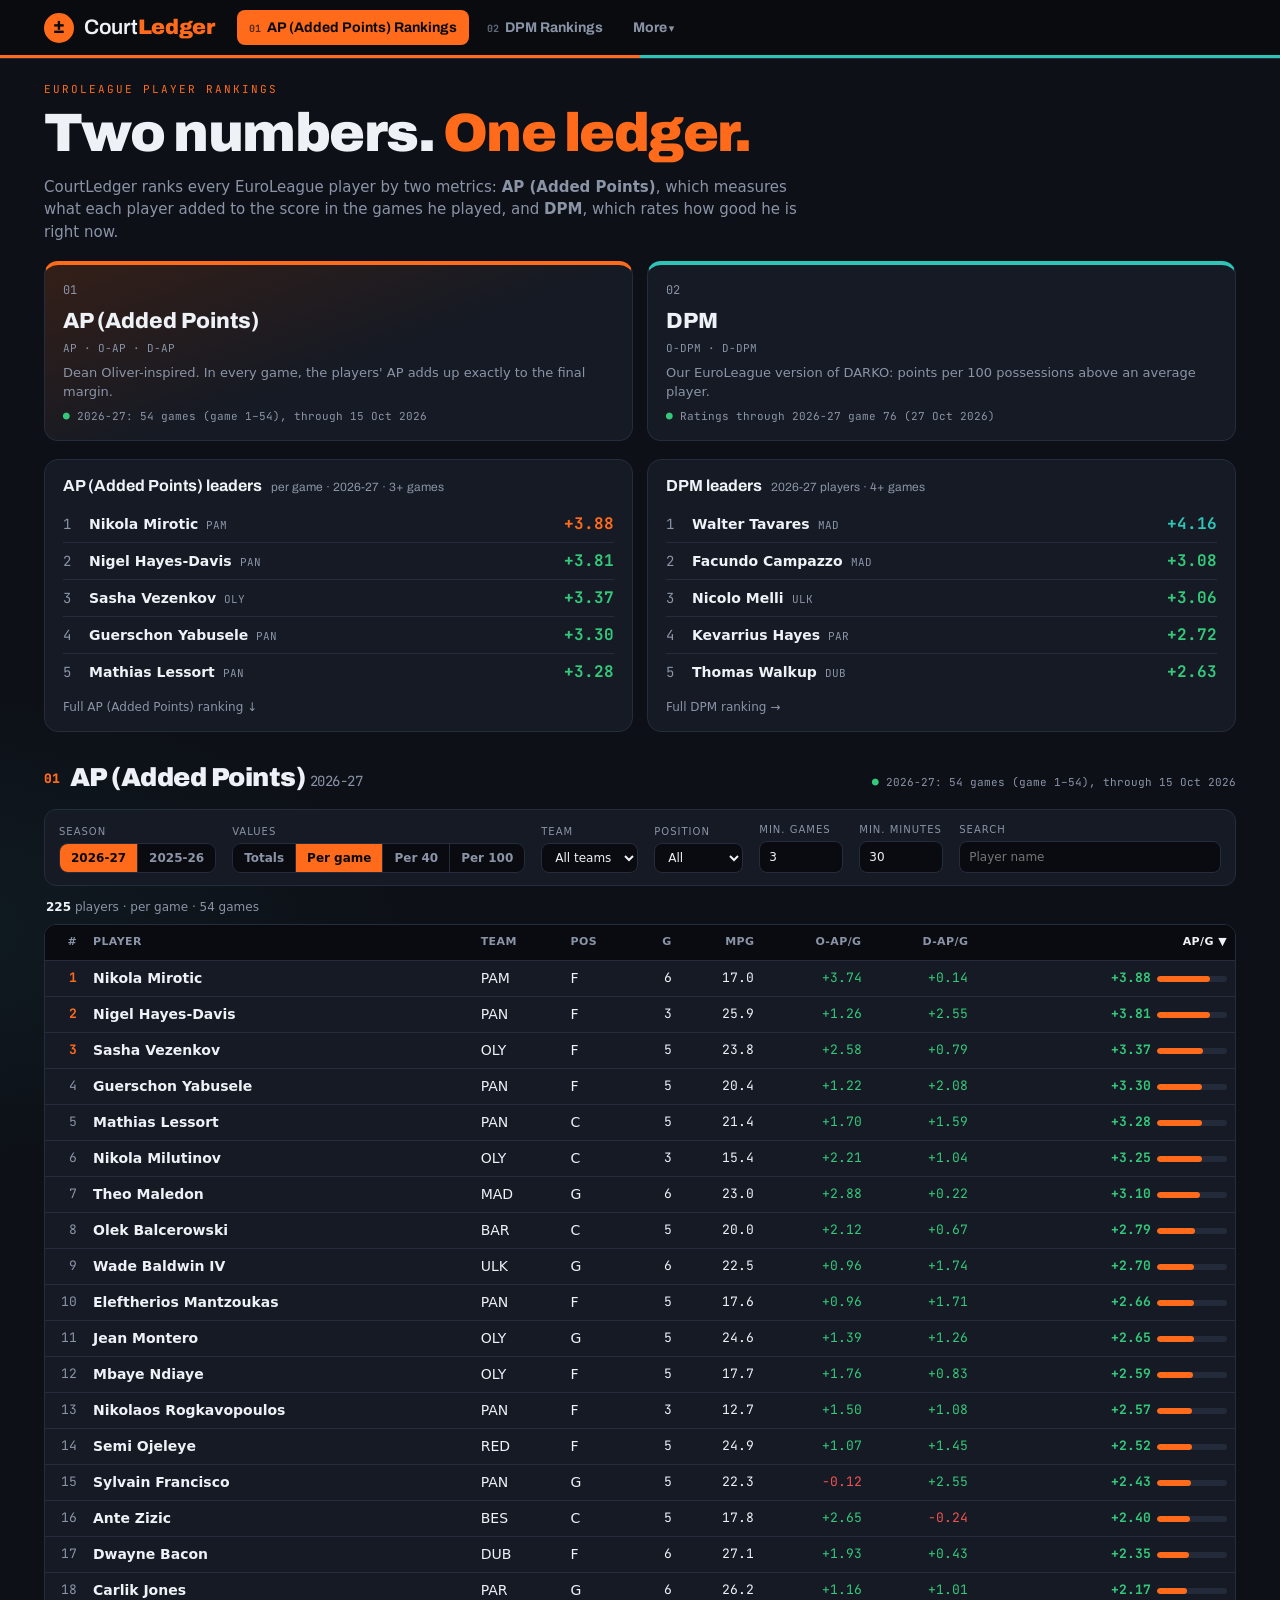
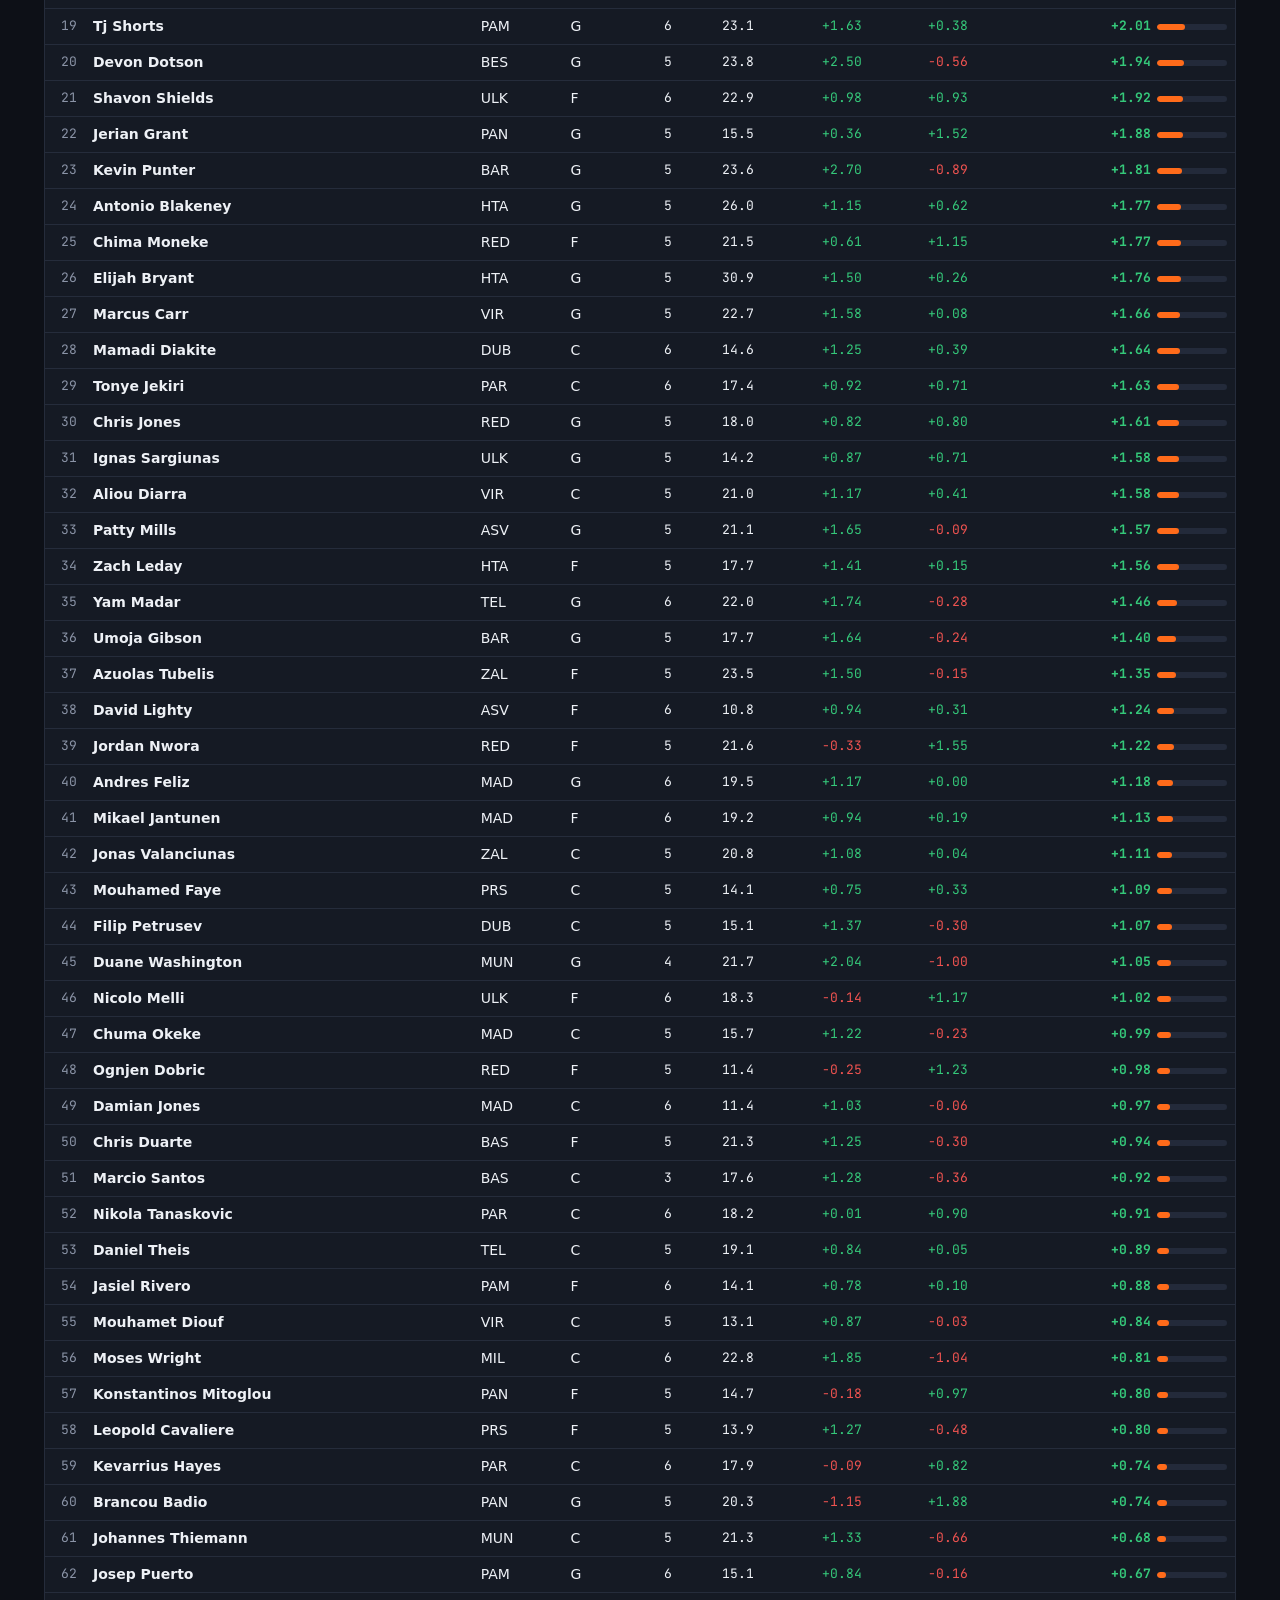
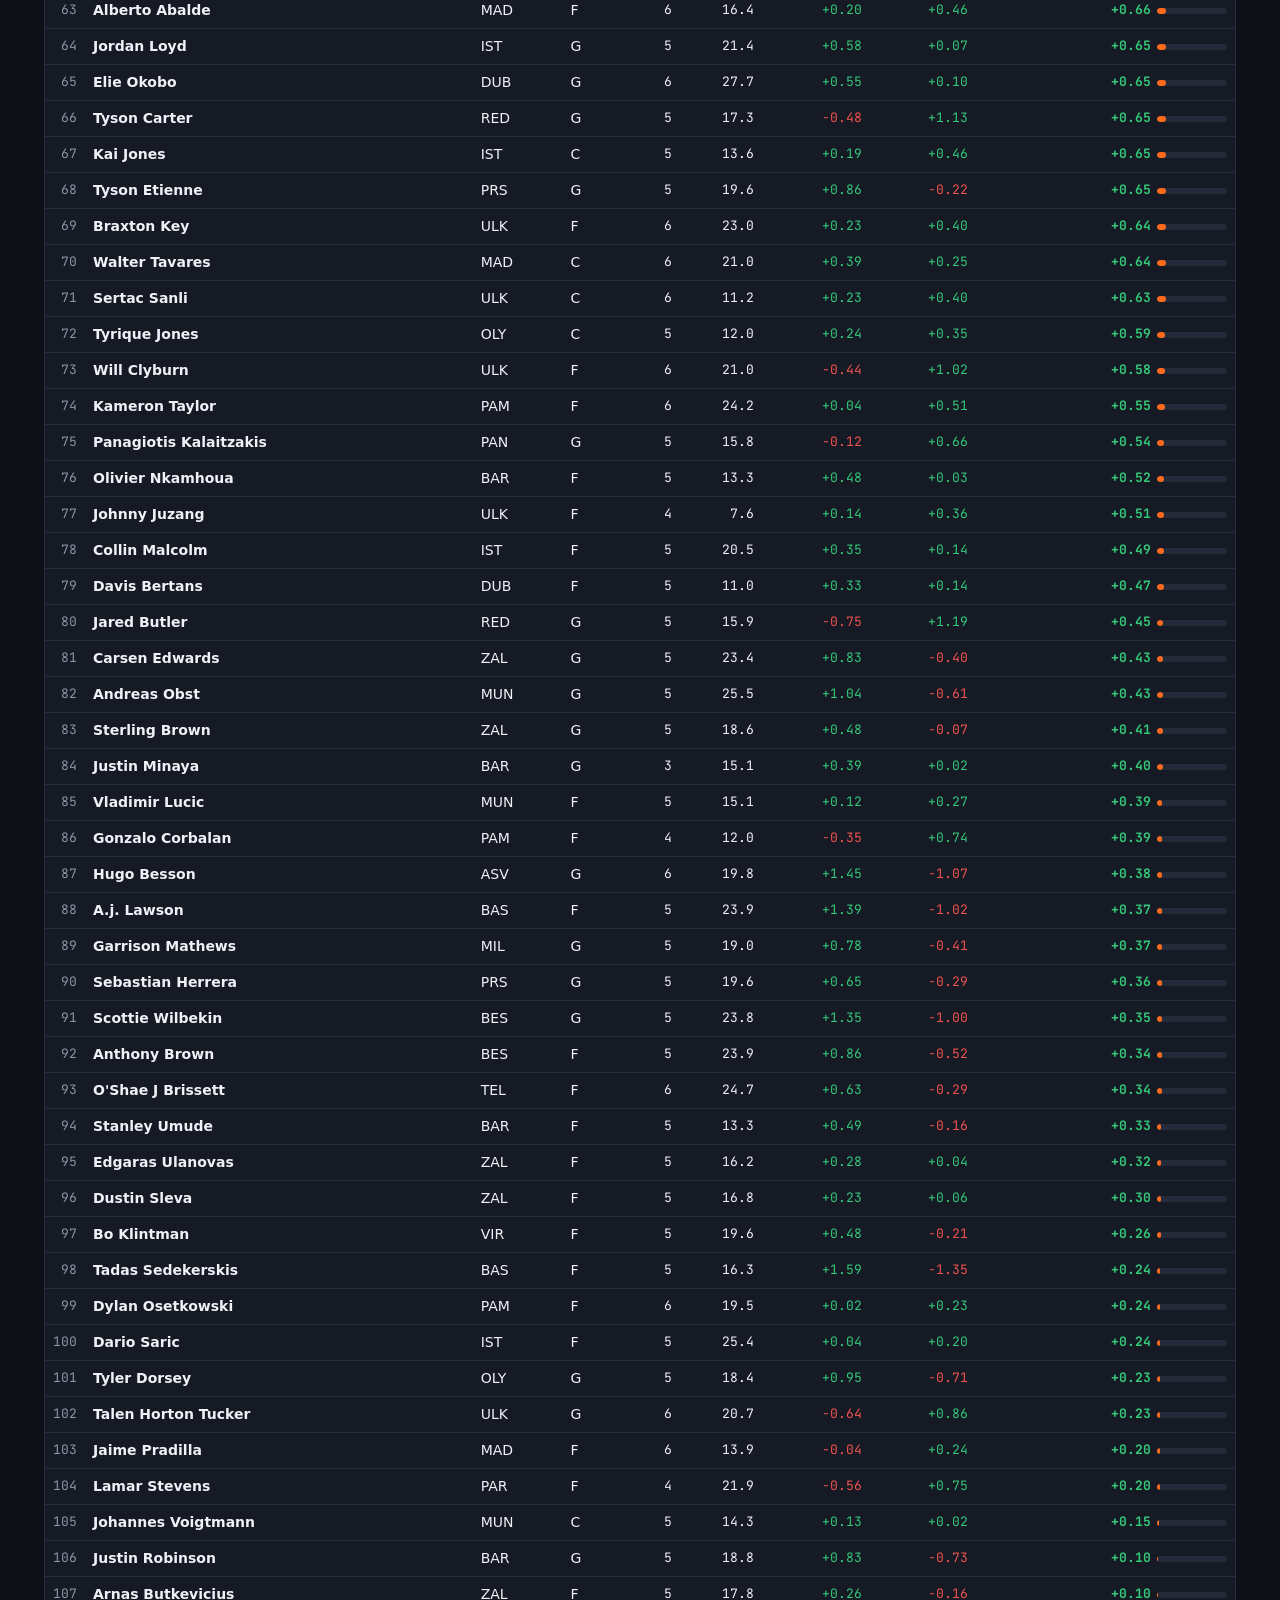
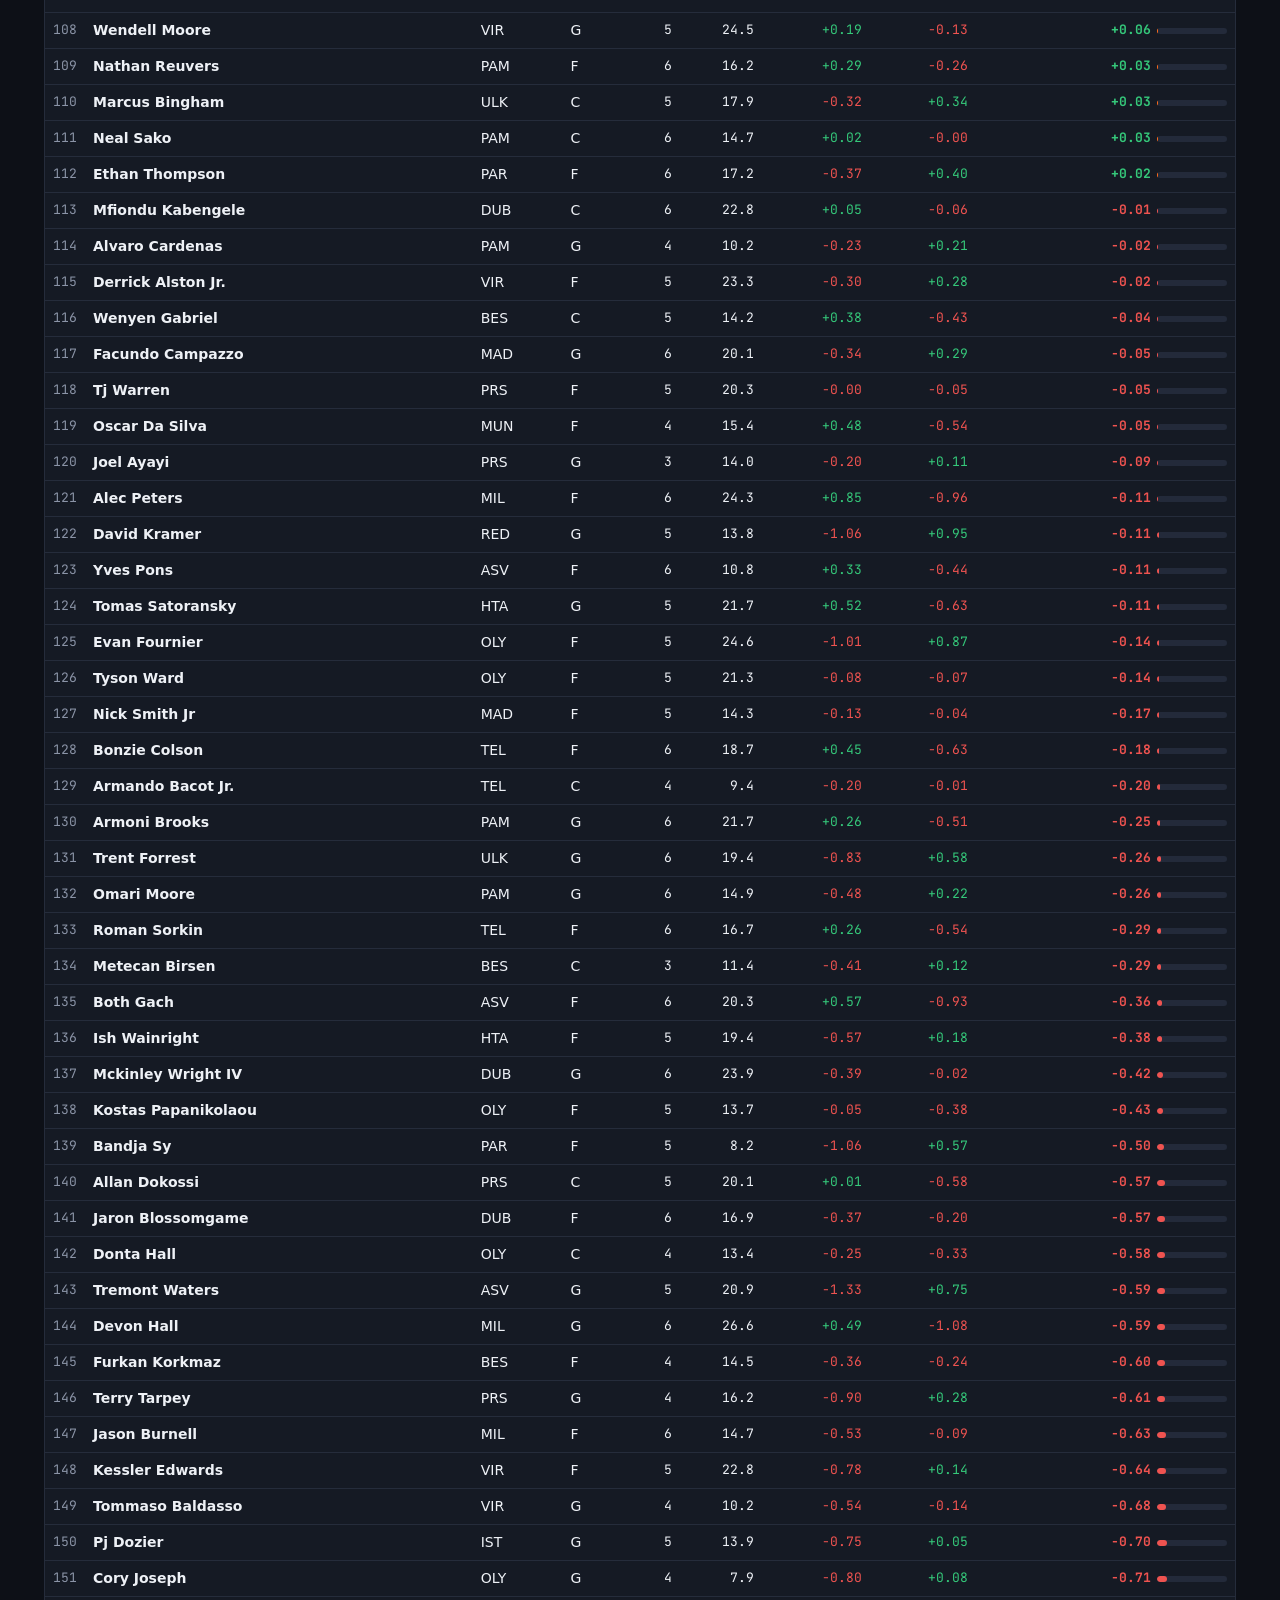
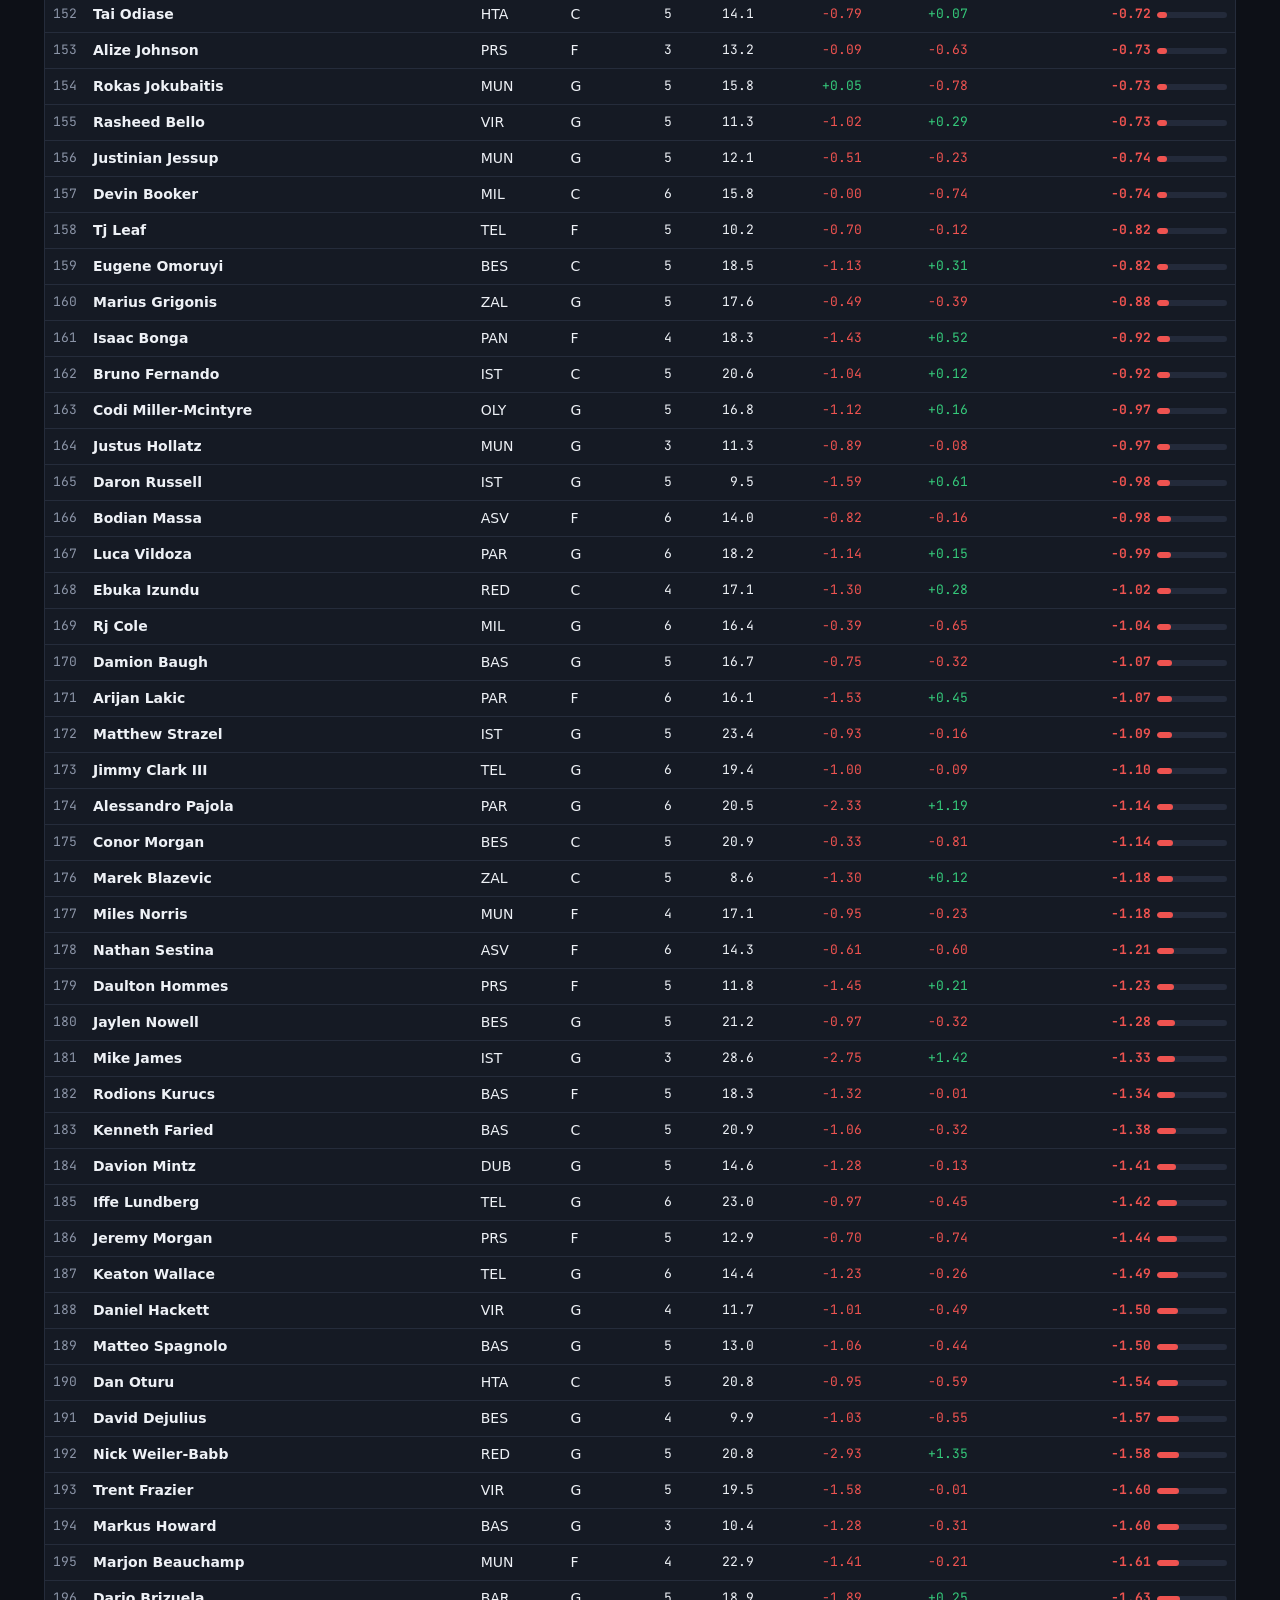
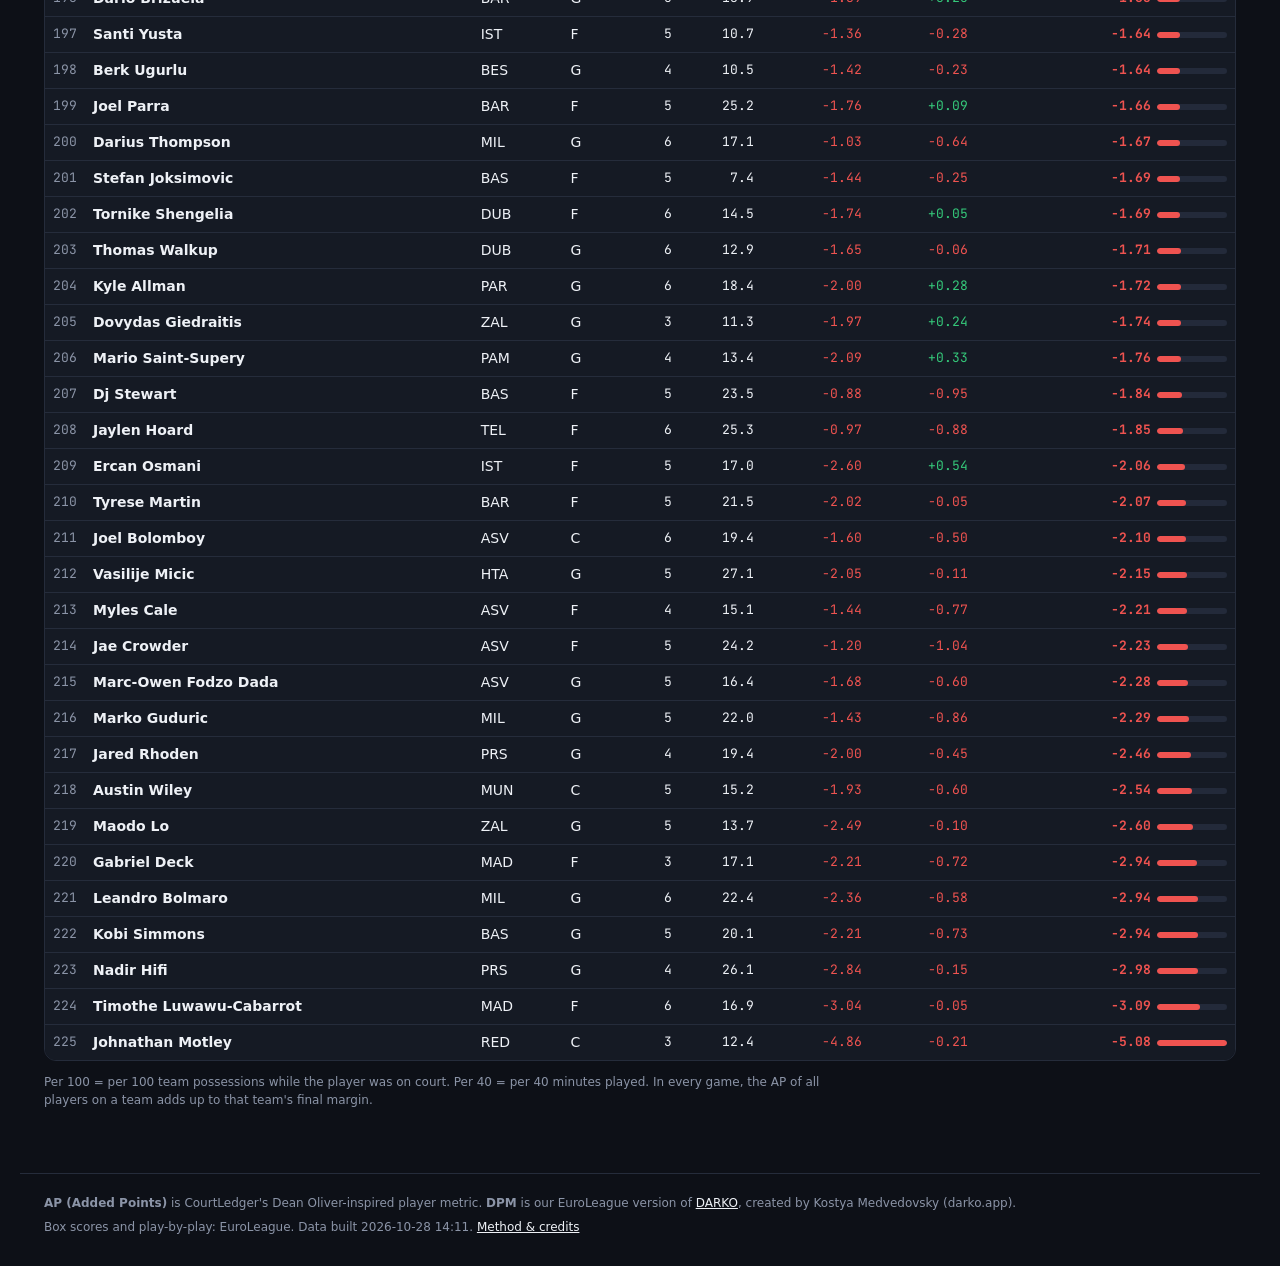
==== commit 8ec9f728: "Rankings update: AP through E2026 game 54 (54 games), DPM through E2026 game 76 (2026-10-27)" ====
--- a/index.html
+++ b/index.html
@@ -1,6 +1,6 @@
 <!doctype html><html lang="en"><head><meta charset="utf-8"><meta name="viewport" content="width=device-width,initial-scale=1">
-<title>Added Points rankings · CourtLedger</title>
-<meta name="description" content="CourtLedger: EuroLeague player rankings by Added Points (AP) and DPM.">
+<title>AP (Added Points) rankings · CourtLedger</title>
+<meta name="description" content="CourtLedger: EuroLeague player rankings by AP (Added Points) and DPM.">
 <link rel="icon" href="favicon.svg" type="image/svg+xml">
 <link rel="preconnect" href="https://fonts.googleapis.com"><link rel="preconnect" href="https://fonts.gstatic.com" crossorigin>
 <link href="https://fonts.googleapis.com/css2?family=Archivo:wght@400;600;800;900&family=JetBrains+Mono:wght@400;700&display=swap" rel="stylesheet">
@@ -9,7 +9,7 @@
 <header class="top"><div class="topin">
 <a class="brand" href="index.html"><span class="mark">±</span><span>Court<b>Ledger</b></span></a>
 <nav class="main">
- <a href="index.html" data-p="index" class="pri"><i>01</i>AP<span class="long"> Rankings</span></a>
+ <a href="index.html" data-p="index" class="pri"><i>01</i>AP<span class="long"> (Added Points) Rankings</span></a>
  <a href="dpm.html" data-p="dpm" class="pri"><i>02</i>DPM<span class="long"> Rankings</span></a>
  <details class="more"><summary>More</summary><div class="menu">
   <div class="grp"><b>Players</b><a href="player.html" data-p="player">Player dashboard</a><a href="stats.html" data-p="stats">Stats &amp; scatter plots</a><a href="trends.html" data-p="trends">Trends</a><a href="pvp.html" data-p="pvp">Head-to-head</a></div>
@@ -21,14 +21,14 @@
 </div></header>
 <main><section class="hero rk-hero"><div class="kicker">EuroLeague player rankings</div>
 <h1>Two numbers. <em>One ledger.</em></h1>
-<p>CourtLedger ranks every EuroLeague player by two metrics: <b>Added Points</b>, which measures what each player added to the score in the games he played, and <b>DPM</b>, which rates how good he is right now.</p>
+<p>CourtLedger ranks every EuroLeague player by two metrics: <b>AP (Added Points)</b>, which measures what each player added to the score in the games he played, and <b>DPM</b>, which rates how good he is right now.</p>
 <div class="duo">
- <a class="duo-card ap on" href="index.html"><span class="num">01</span><span class="t">Added Points <small>AP · O-AP · D-AP</small></span><span class="d">Dean Oliver-inspired. In every game, the players' AP adds up exactly to the final margin.</span><span class="fresh" data-fresh="ap"></span></a>
+ <a class="duo-card ap on" href="index.html"><span class="num">01</span><span class="t">AP (Added Points) <small>AP · O-AP · D-AP</small></span><span class="d">Dean Oliver-inspired. In every game, the players' AP adds up exactly to the final margin.</span><span class="fresh" data-fresh="ap"></span></a>
  <a class="duo-card dpm" href="dpm.html"><span class="num">02</span><span class="t">DPM <small>O-DPM · D-DPM</small></span><span class="d">Our EuroLeague version of DARKO: points per 100 possessions above an average player.</span><span class="fresh" data-fresh="dpm"></span></a>
 </div></section>
 <div id="leaders" class="leaders"></div>
 <section class="board" id="board" data-board="ap"></section>
 </main>
-<footer><div><b>Added Points (AP)</b> is CourtLedger's Dean Oliver-inspired player metric. <b>DPM</b> is our EuroLeague version of <a href="https://www.darko.app/about">DARKO</a>, created by Kostya Medvedovsky (darko.app).</div>
+<footer><div><b>AP (Added Points)</b> is CourtLedger's Dean Oliver-inspired player metric. <b>DPM</b> is our EuroLeague version of <a href="https://www.darko.app/about">DARKO</a>, created by Kostya Medvedovsky (darko.app).</div>
 <div>Box scores and play-by-play: EuroLeague. Data built <span id="built"></span>. <a href="method.html">Method &amp; credits</a></div></footer>
 <script src="data/rank.js"></script><script src="data/index.js"></script><script src="rank.js"></script></body></html>
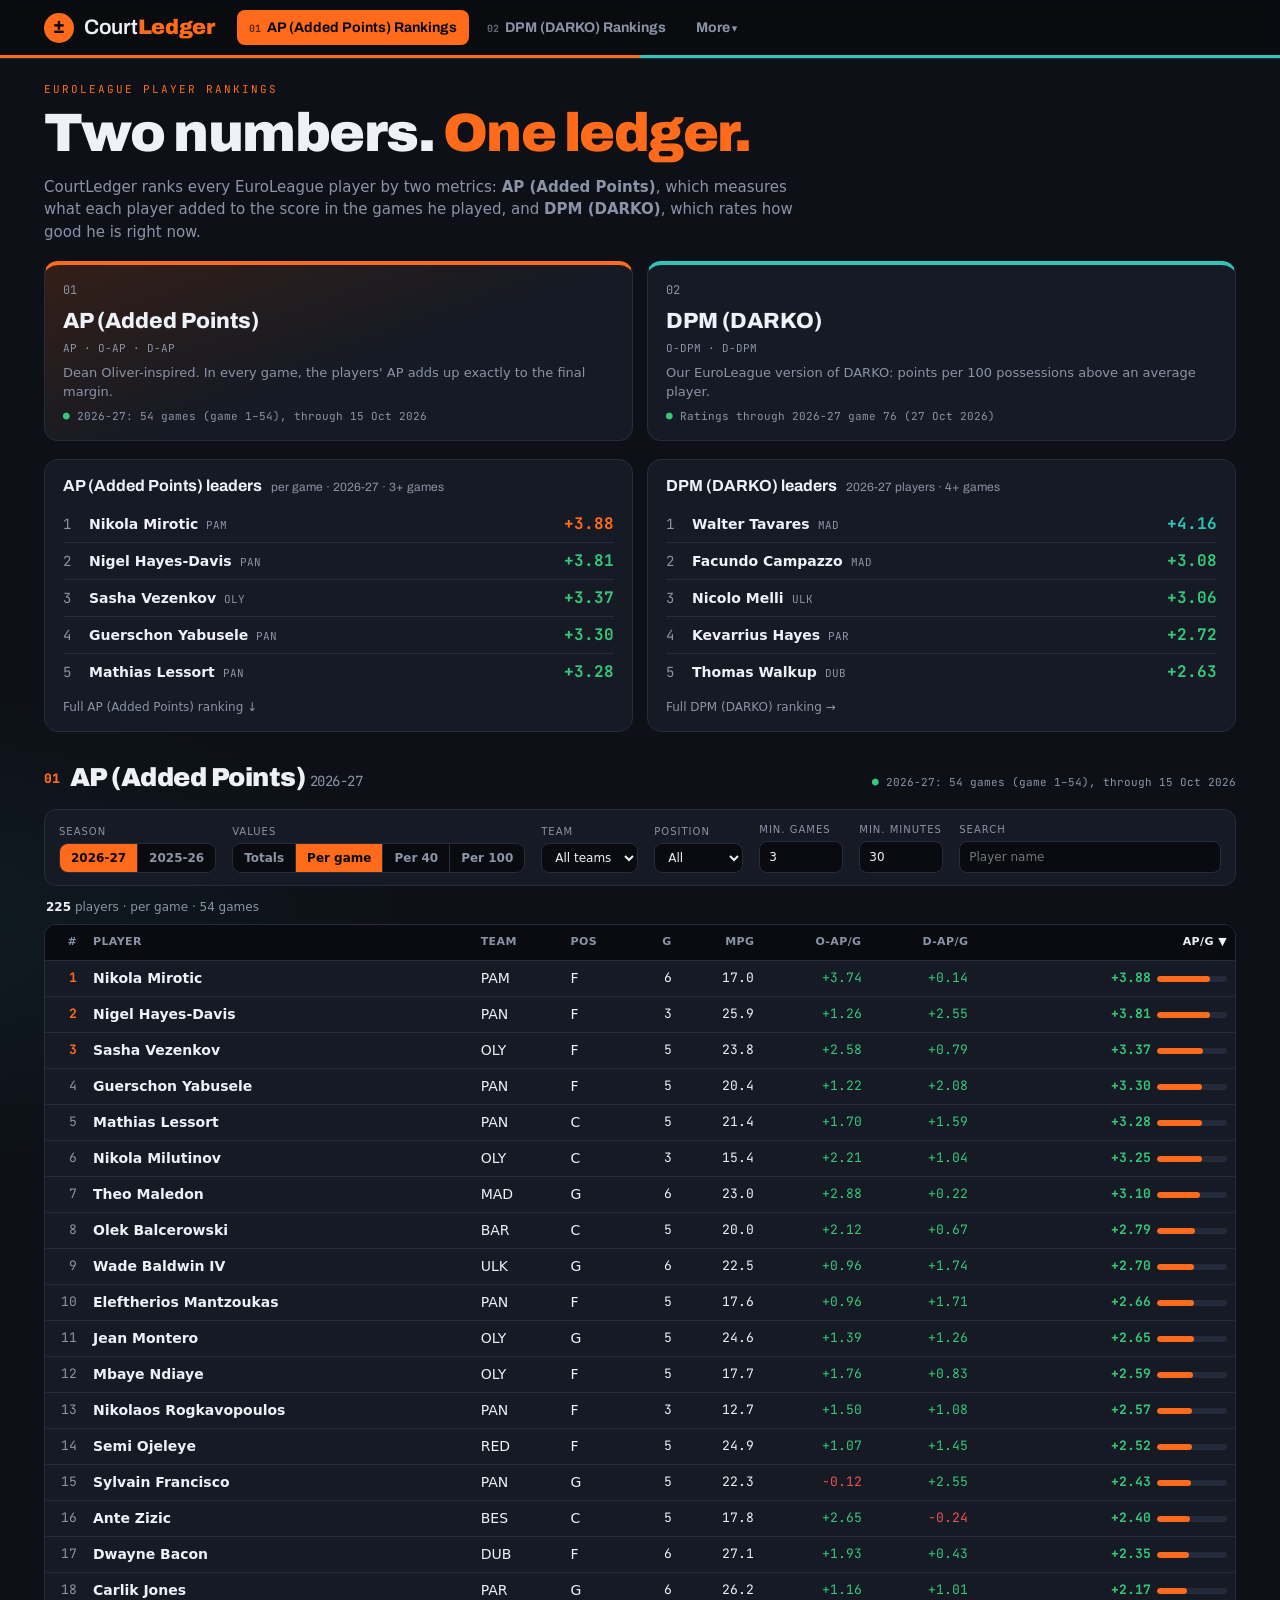
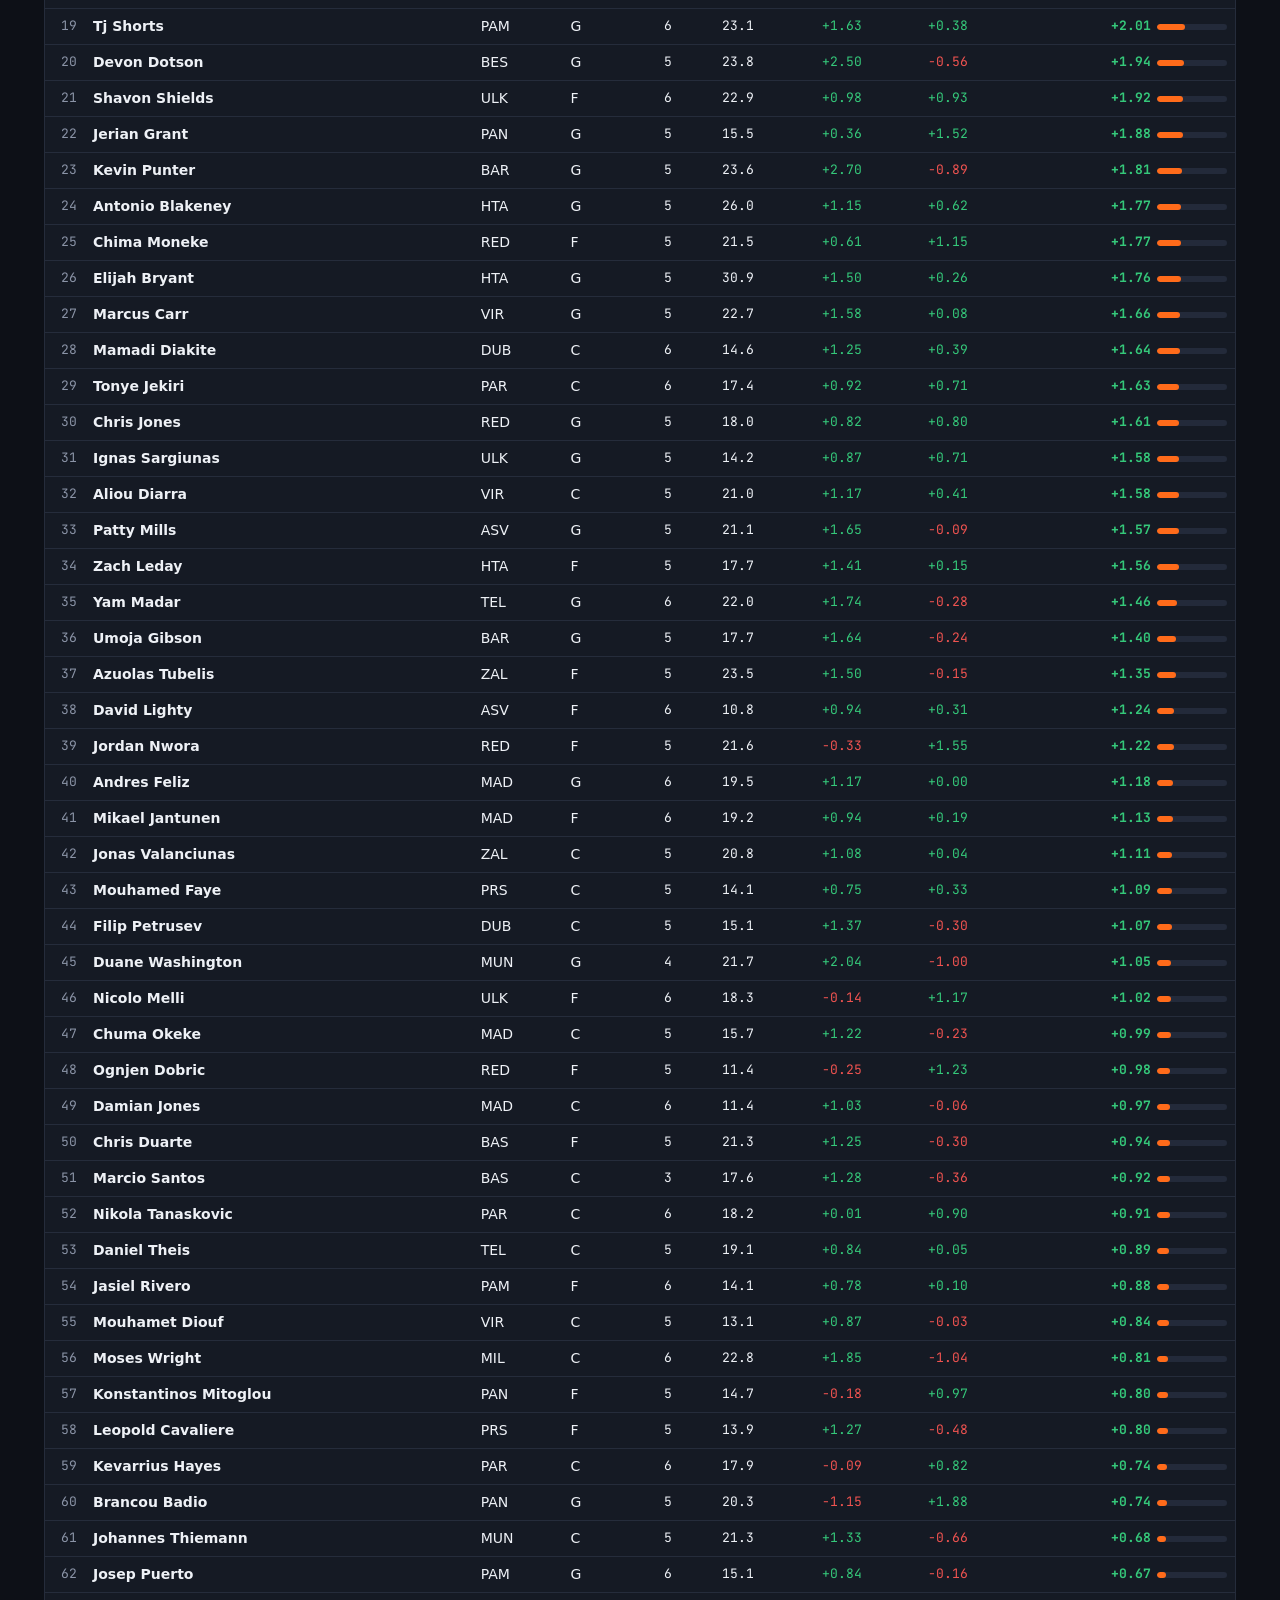
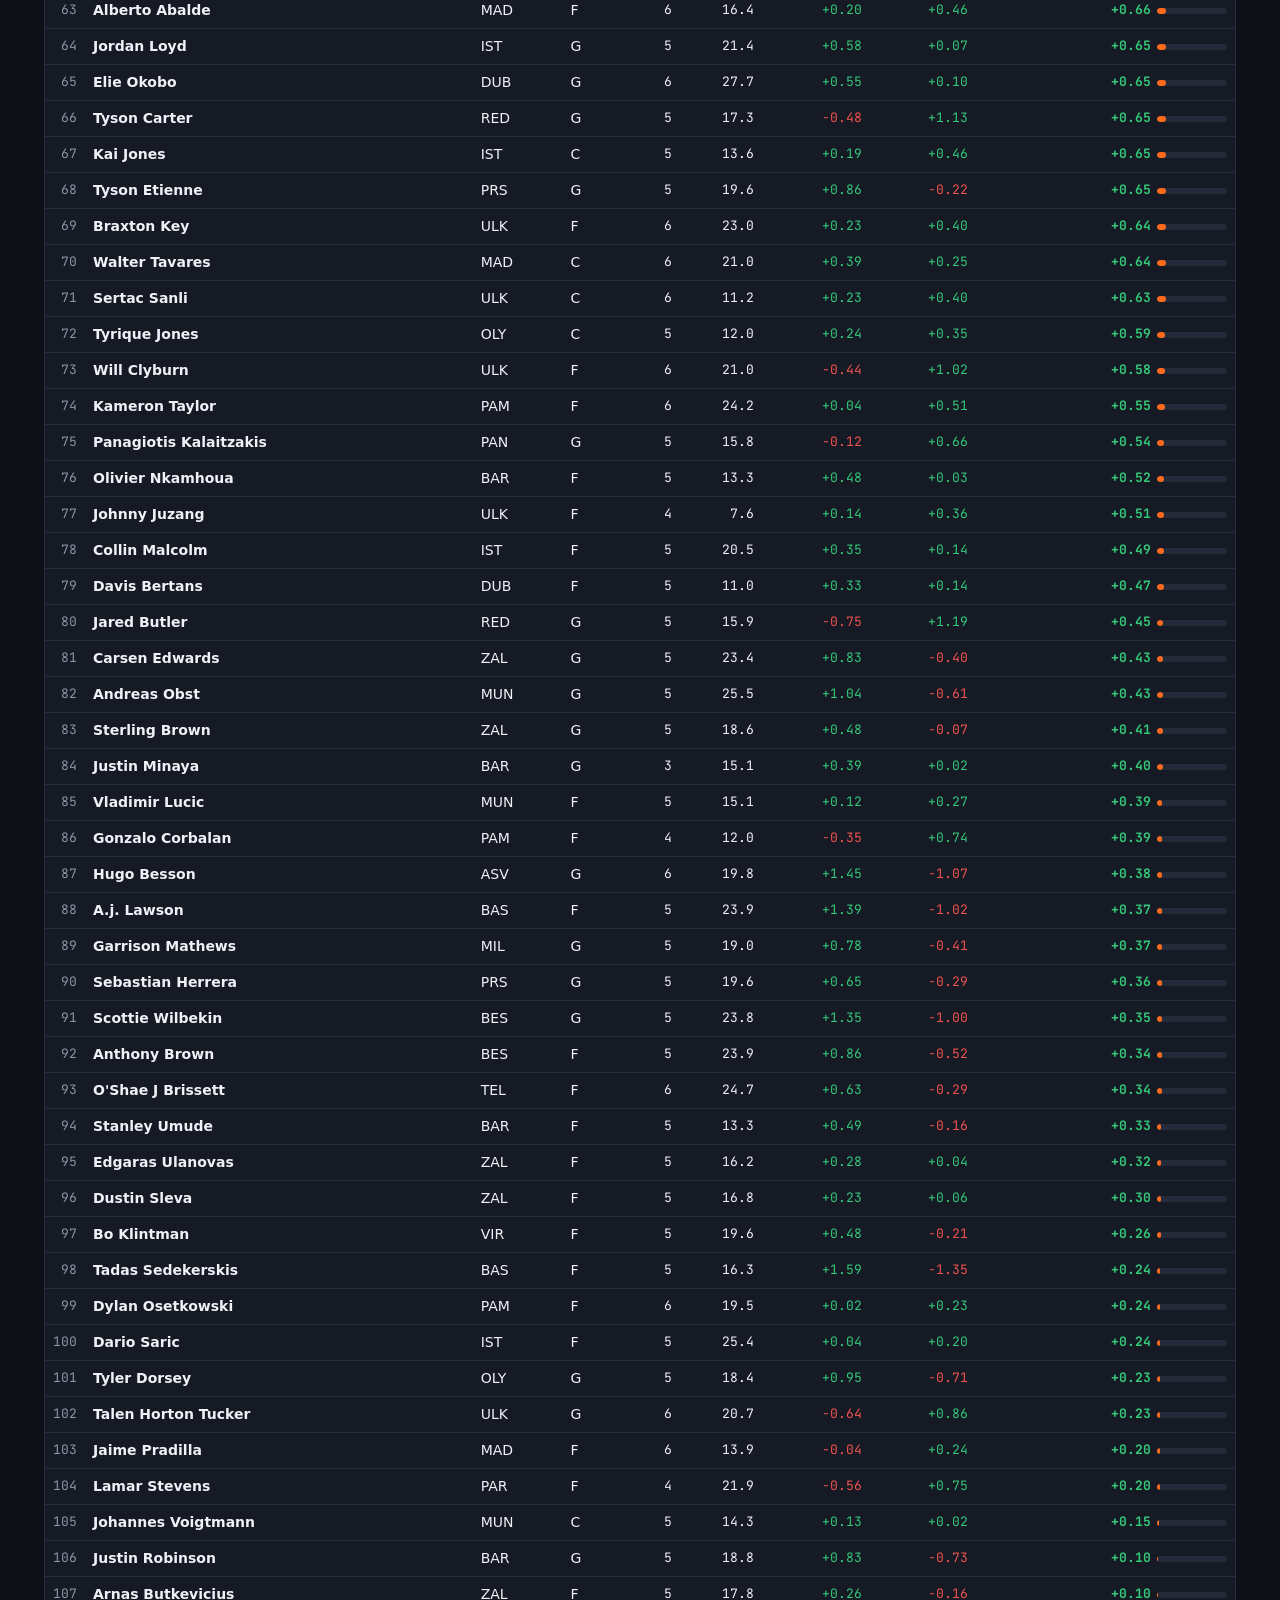
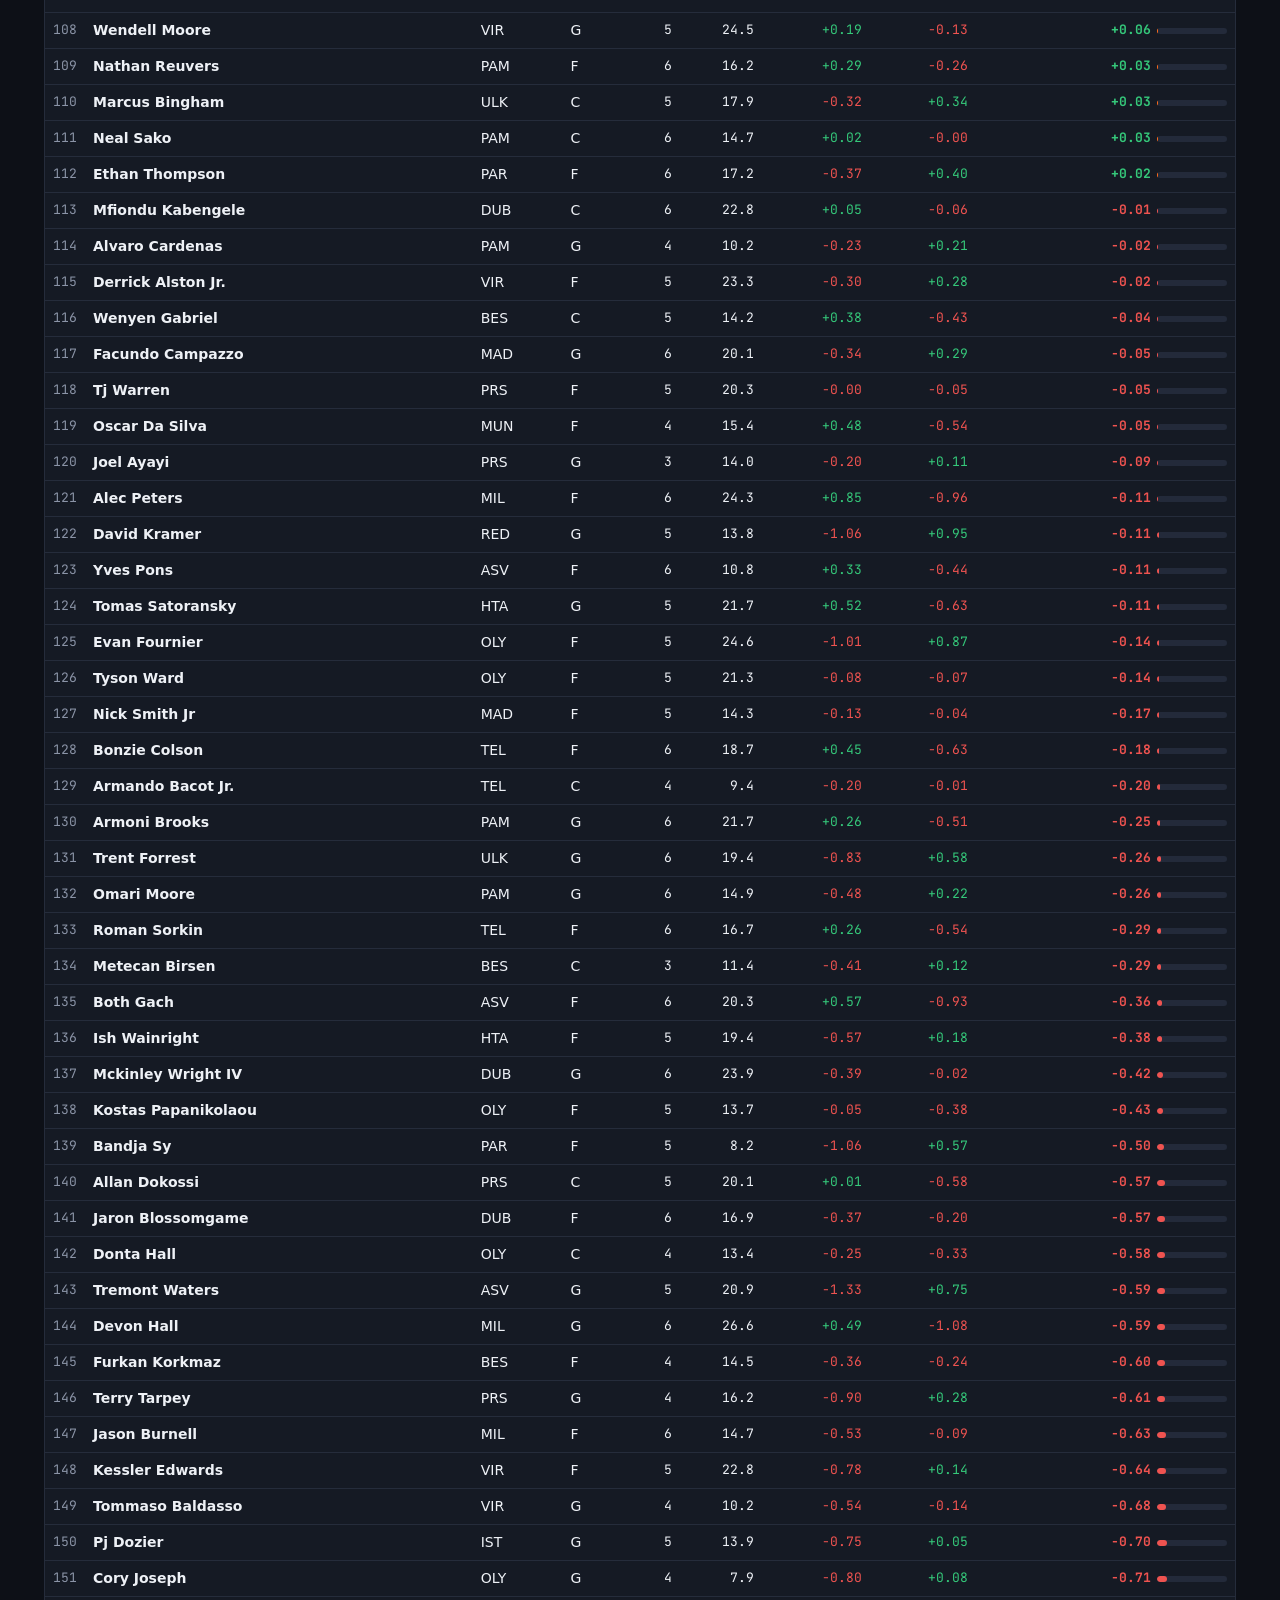
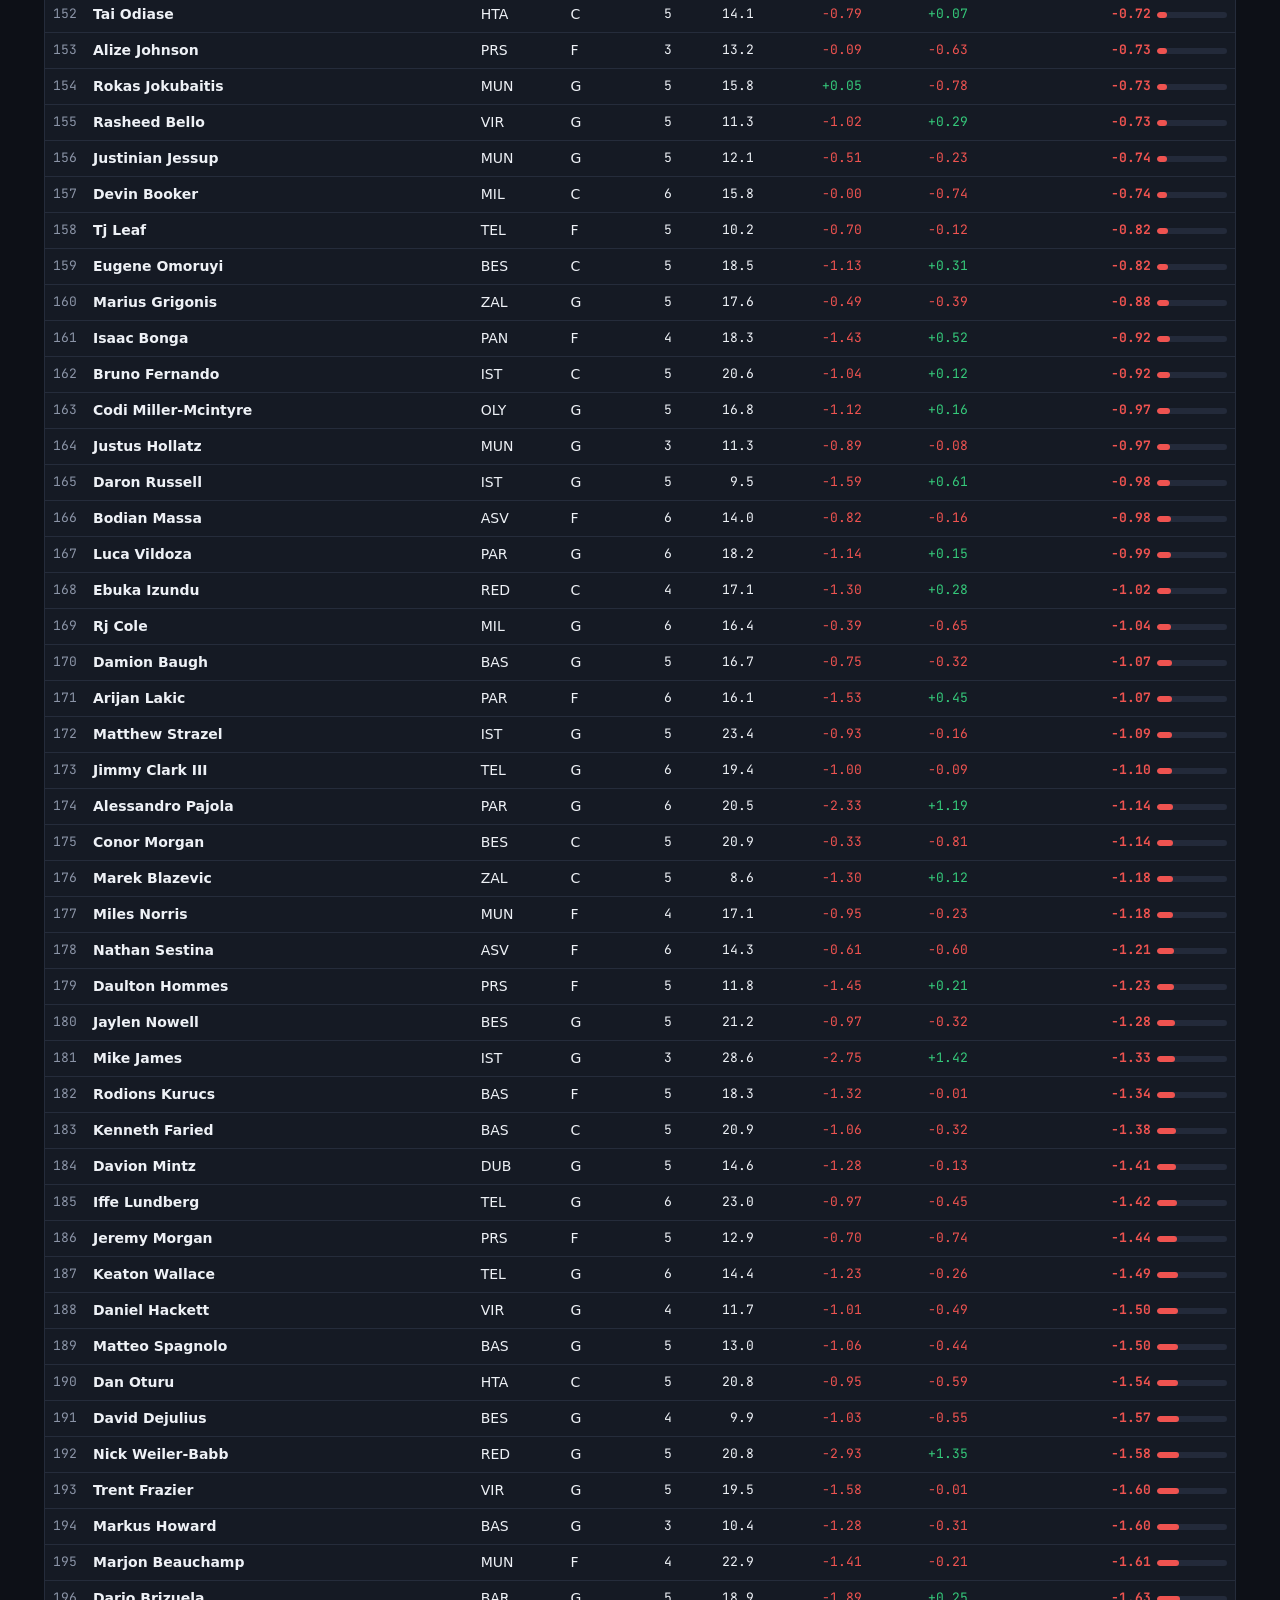
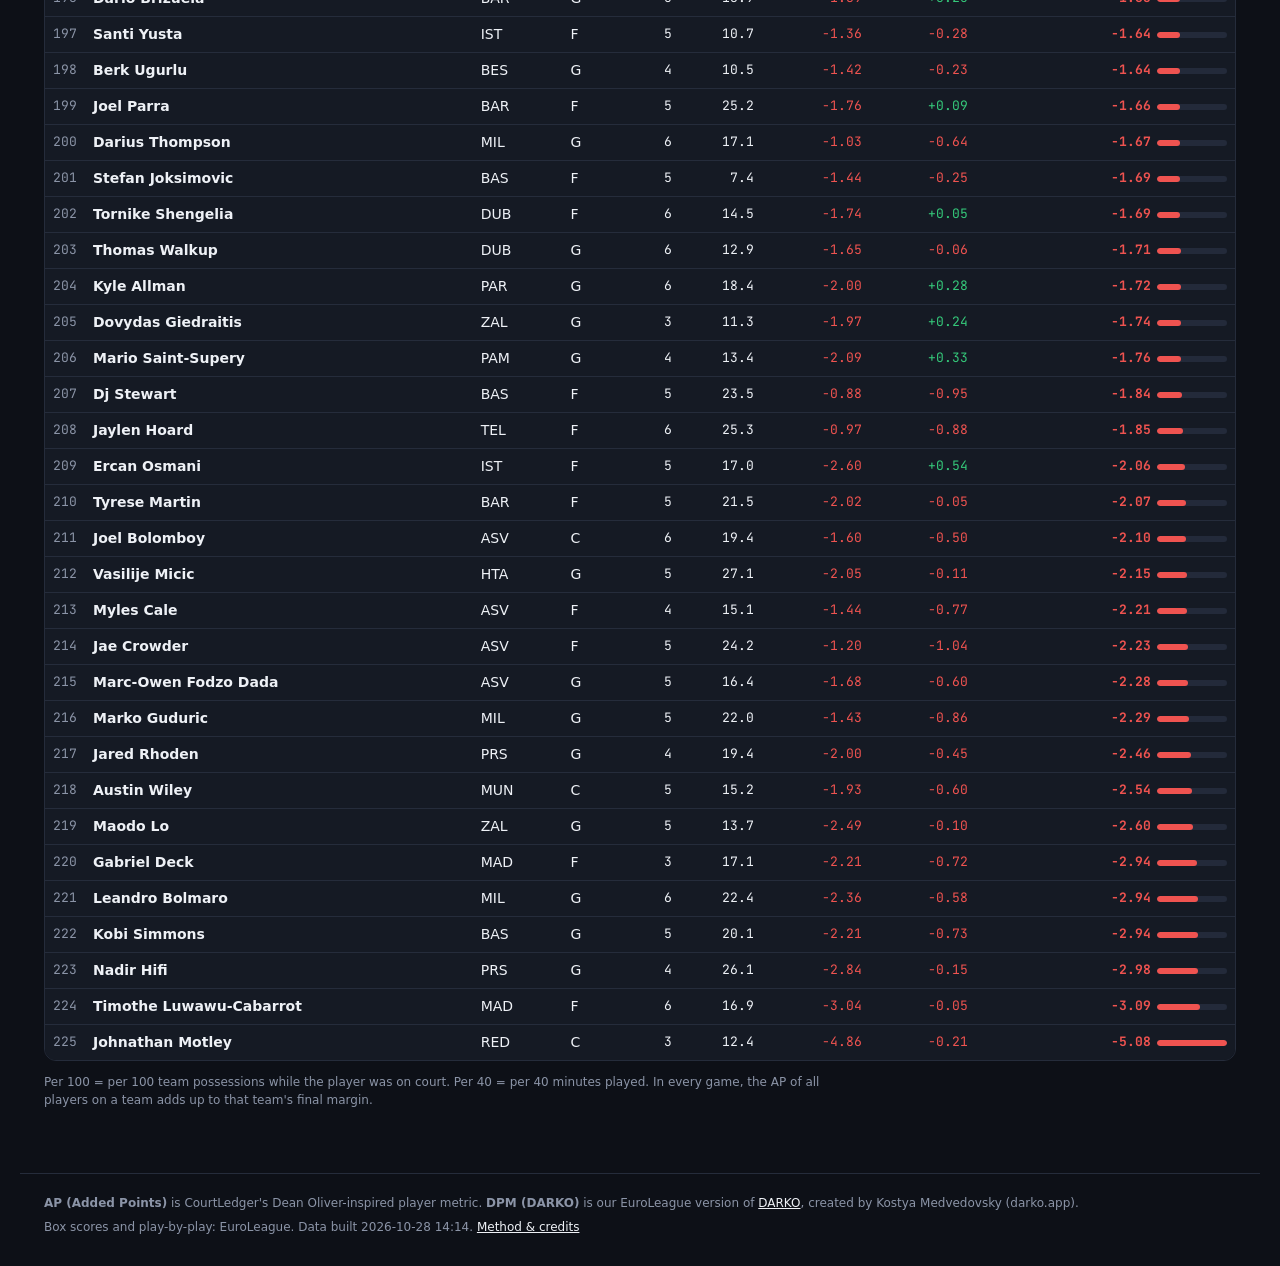
==== commit 191c31c9: "Rankings update: AP through E2026 game 54 (54 games), DPM through E2026 game 76 (2026-10-27)" ====
--- a/index.html
+++ b/index.html
@@ -1,6 +1,6 @@
 <!doctype html><html lang="en"><head><meta charset="utf-8"><meta name="viewport" content="width=device-width,initial-scale=1">
 <title>AP (Added Points) rankings · CourtLedger</title>
-<meta name="description" content="CourtLedger: EuroLeague player rankings by AP (Added Points) and DPM.">
+<meta name="description" content="CourtLedger: EuroLeague player rankings by AP (Added Points) and DPM (DARKO).">
 <link rel="icon" href="favicon.svg" type="image/svg+xml">
 <link rel="preconnect" href="https://fonts.googleapis.com"><link rel="preconnect" href="https://fonts.gstatic.com" crossorigin>
 <link href="https://fonts.googleapis.com/css2?family=Archivo:wght@400;600;800;900&family=JetBrains+Mono:wght@400;700&display=swap" rel="stylesheet">
@@ -10,7 +10,7 @@
 <a class="brand" href="index.html"><span class="mark">±</span><span>Court<b>Ledger</b></span></a>
 <nav class="main">
  <a href="index.html" data-p="index" class="pri"><i>01</i>AP<span class="long"> (Added Points) Rankings</span></a>
- <a href="dpm.html" data-p="dpm" class="pri"><i>02</i>DPM<span class="long"> Rankings</span></a>
+ <a href="dpm.html" data-p="dpm" class="pri"><i>02</i>DPM<span class="long"> (DARKO) Rankings</span></a>
  <details class="more"><summary>More</summary><div class="menu">
   <div class="grp"><b>Players</b><a href="player.html" data-p="player">Player dashboard</a><a href="stats.html" data-p="stats">Stats &amp; scatter plots</a><a href="trends.html" data-p="trends">Trends</a><a href="pvp.html" data-p="pvp">Head-to-head</a></div>
   <div class="grp"><b>Teams &amp; games</b><a href="teams.html" data-p="teams">Teams</a><a href="games.html" data-p="games">Game logs</a><a href="lineups.html" data-p="lineups">Lineups &amp; WOWY</a></div>
@@ -21,14 +21,14 @@
 </div></header>
 <main><section class="hero rk-hero"><div class="kicker">EuroLeague player rankings</div>
 <h1>Two numbers. <em>One ledger.</em></h1>
-<p>CourtLedger ranks every EuroLeague player by two metrics: <b>AP (Added Points)</b>, which measures what each player added to the score in the games he played, and <b>DPM</b>, which rates how good he is right now.</p>
+<p>CourtLedger ranks every EuroLeague player by two metrics: <b>AP (Added Points)</b>, which measures what each player added to the score in the games he played, and <b>DPM (DARKO)</b>, which rates how good he is right now.</p>
 <div class="duo">
  <a class="duo-card ap on" href="index.html"><span class="num">01</span><span class="t">AP (Added Points) <small>AP · O-AP · D-AP</small></span><span class="d">Dean Oliver-inspired. In every game, the players' AP adds up exactly to the final margin.</span><span class="fresh" data-fresh="ap"></span></a>
- <a class="duo-card dpm" href="dpm.html"><span class="num">02</span><span class="t">DPM <small>O-DPM · D-DPM</small></span><span class="d">Our EuroLeague version of DARKO: points per 100 possessions above an average player.</span><span class="fresh" data-fresh="dpm"></span></a>
+ <a class="duo-card dpm" href="dpm.html"><span class="num">02</span><span class="t">DPM (DARKO) <small>O-DPM · D-DPM</small></span><span class="d">Our EuroLeague version of DARKO: points per 100 possessions above an average player.</span><span class="fresh" data-fresh="dpm"></span></a>
 </div></section>
 <div id="leaders" class="leaders"></div>
 <section class="board" id="board" data-board="ap"></section>
 </main>
-<footer><div><b>AP (Added Points)</b> is CourtLedger's Dean Oliver-inspired player metric. <b>DPM</b> is our EuroLeague version of <a href="https://www.darko.app/about">DARKO</a>, created by Kostya Medvedovsky (darko.app).</div>
+<footer><div><b>AP (Added Points)</b> is CourtLedger's Dean Oliver-inspired player metric. <b>DPM (DARKO)</b> is our EuroLeague version of <a href="https://www.darko.app/about">DARKO</a>, created by Kostya Medvedovsky (darko.app).</div>
 <div>Box scores and play-by-play: EuroLeague. Data built <span id="built"></span>. <a href="method.html">Method &amp; credits</a></div></footer>
 <script src="data/rank.js"></script><script src="data/index.js"></script><script src="rank.js"></script></body></html>
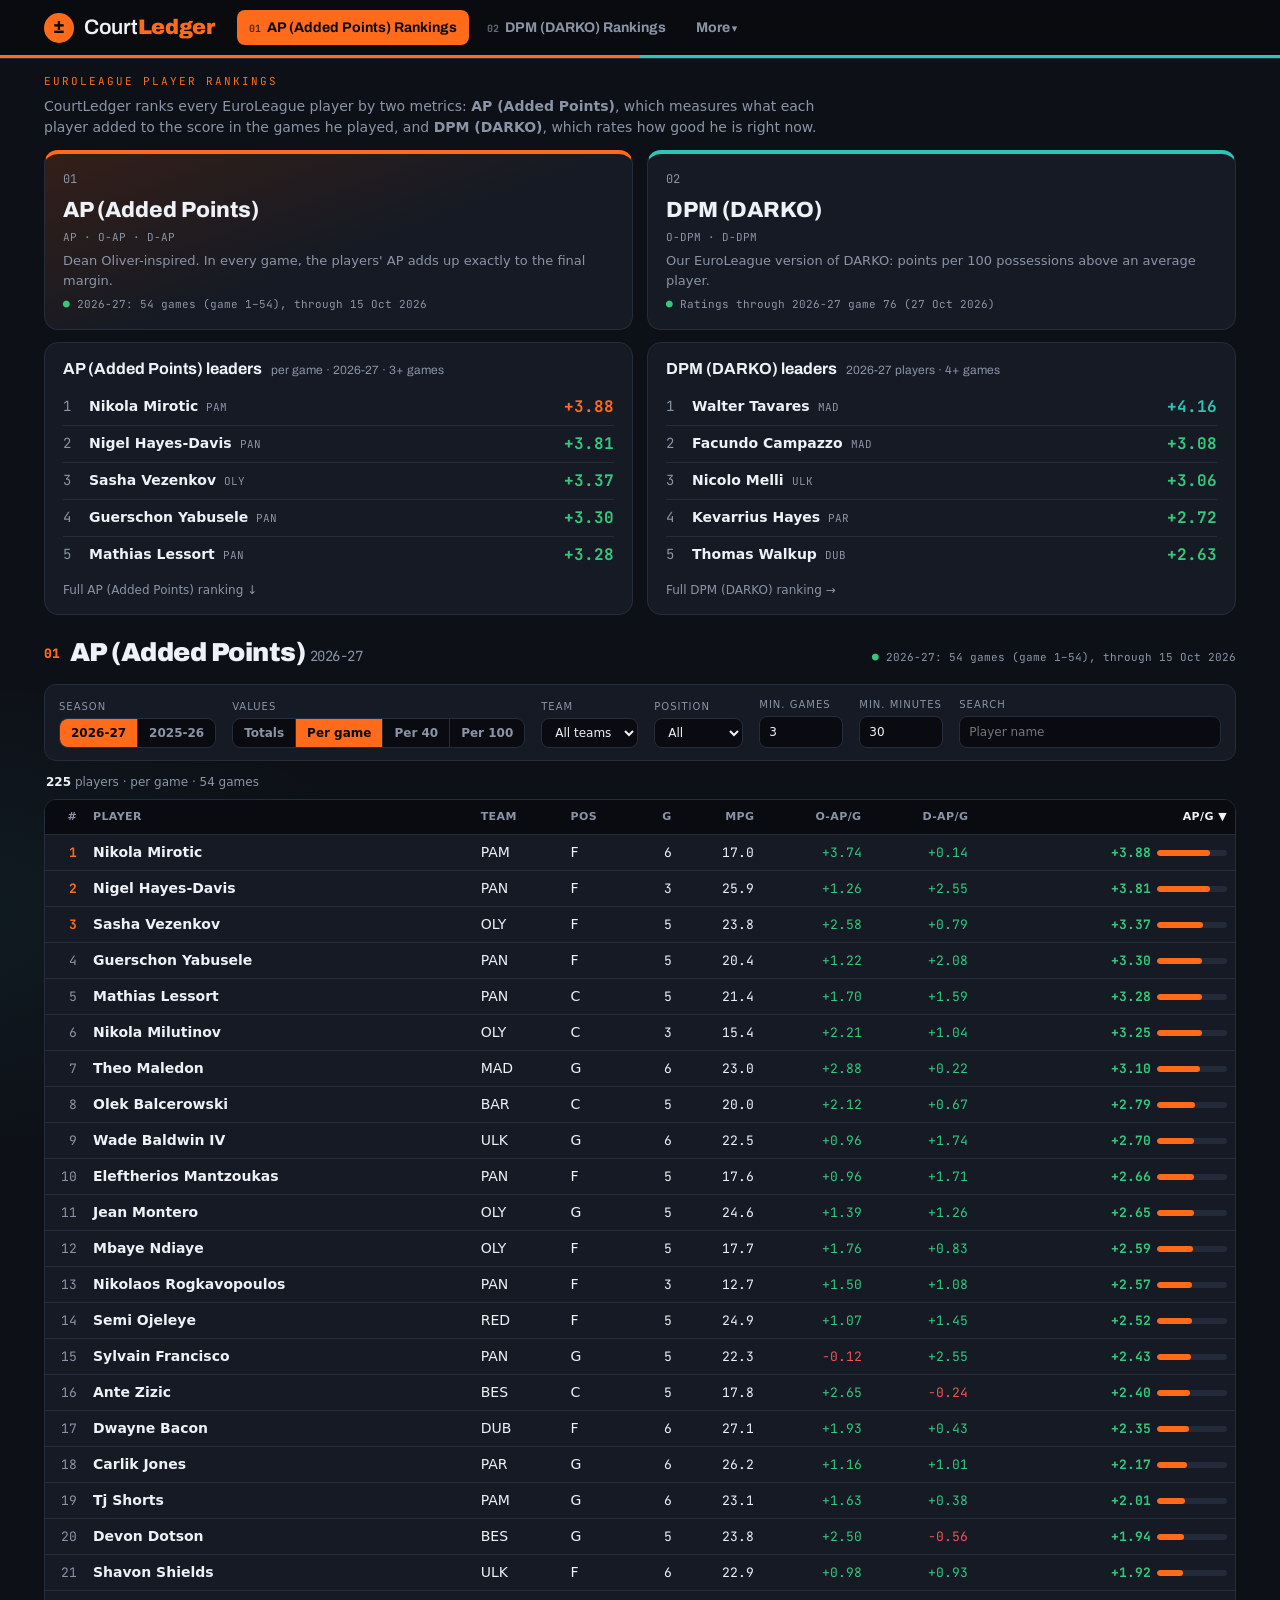
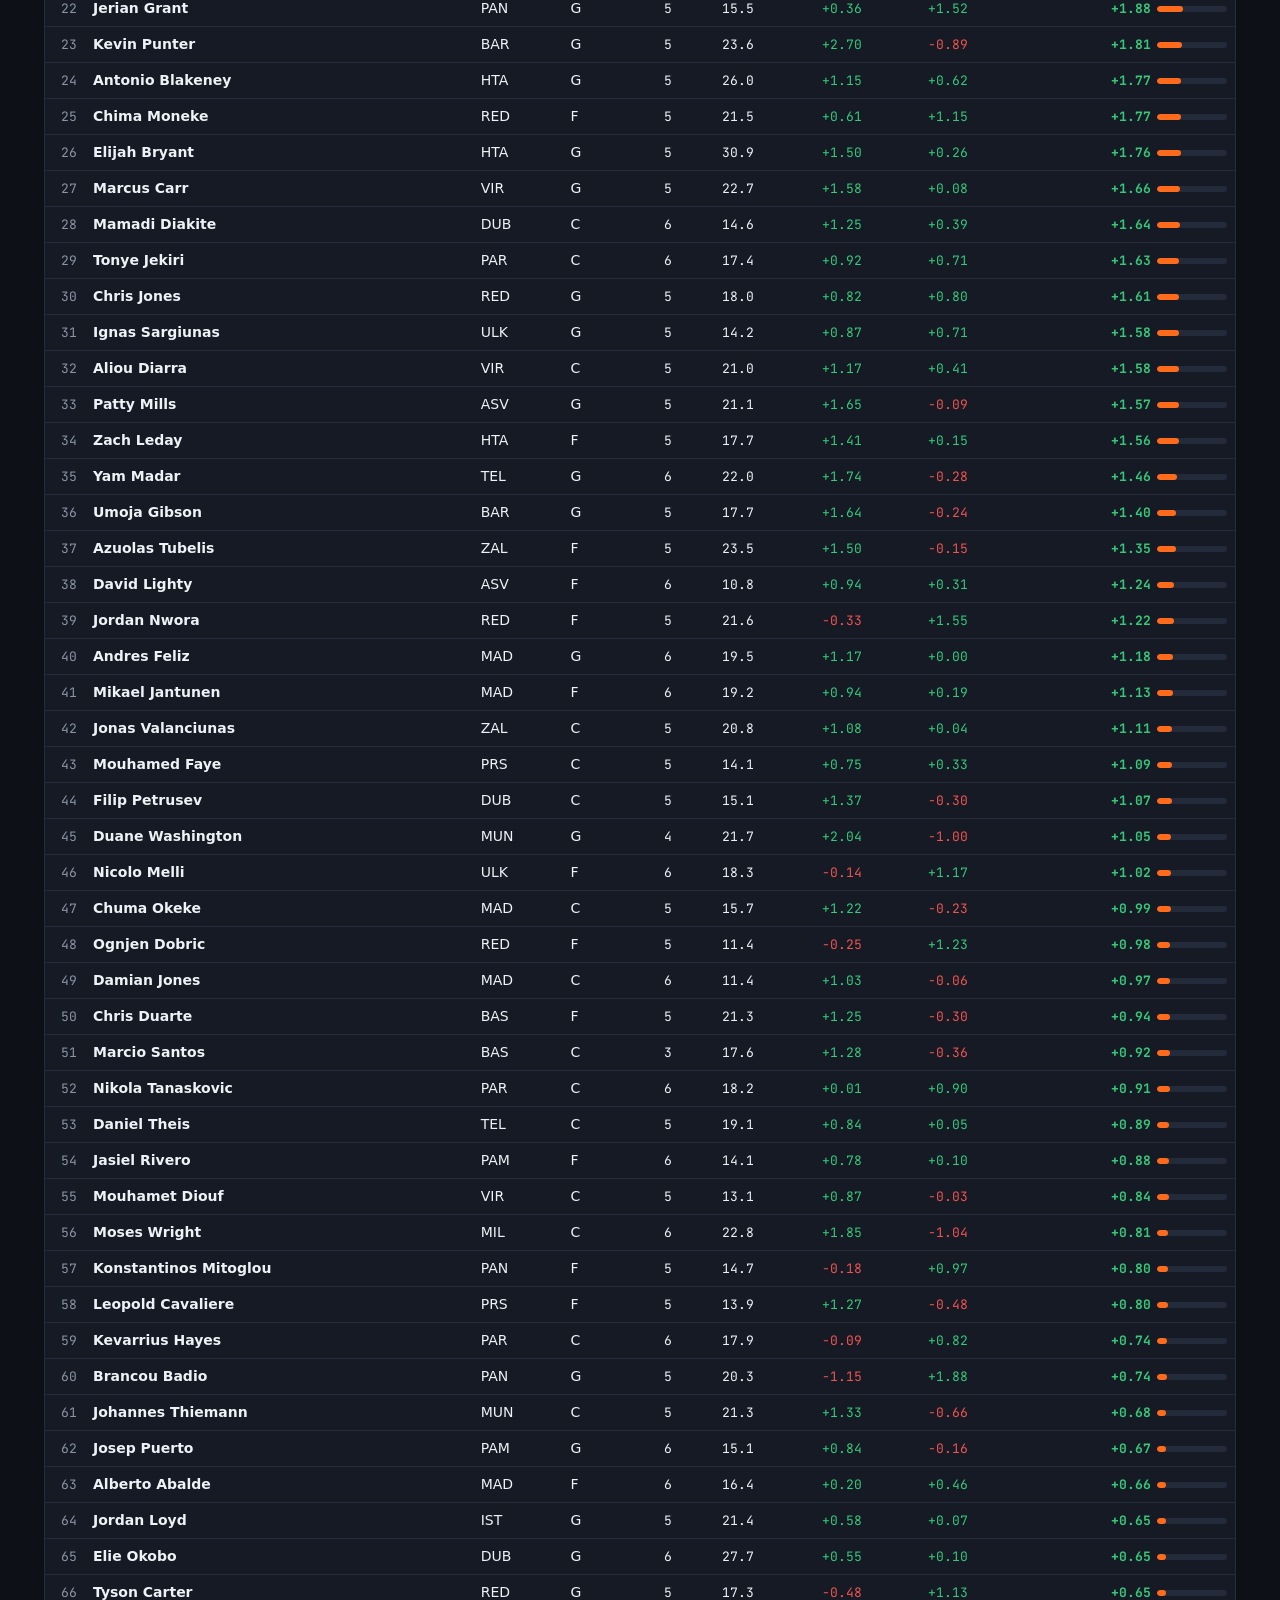
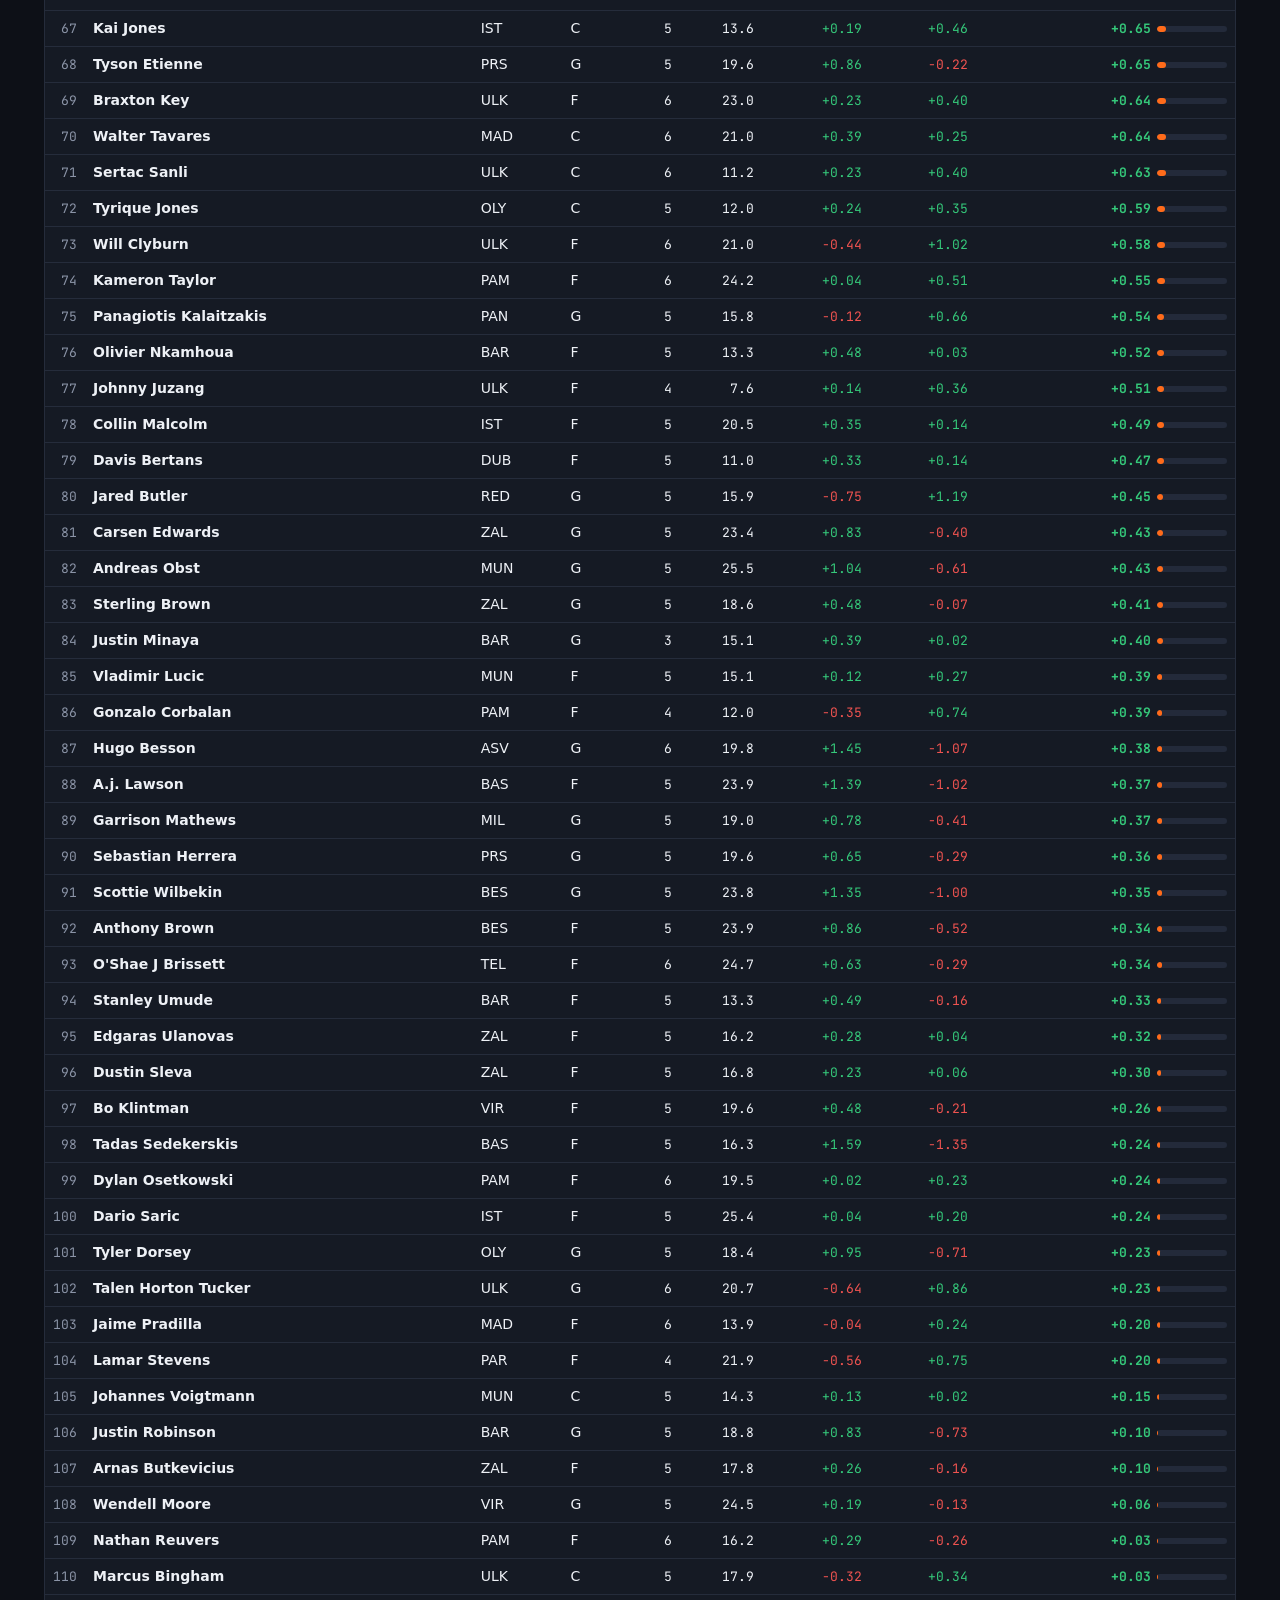
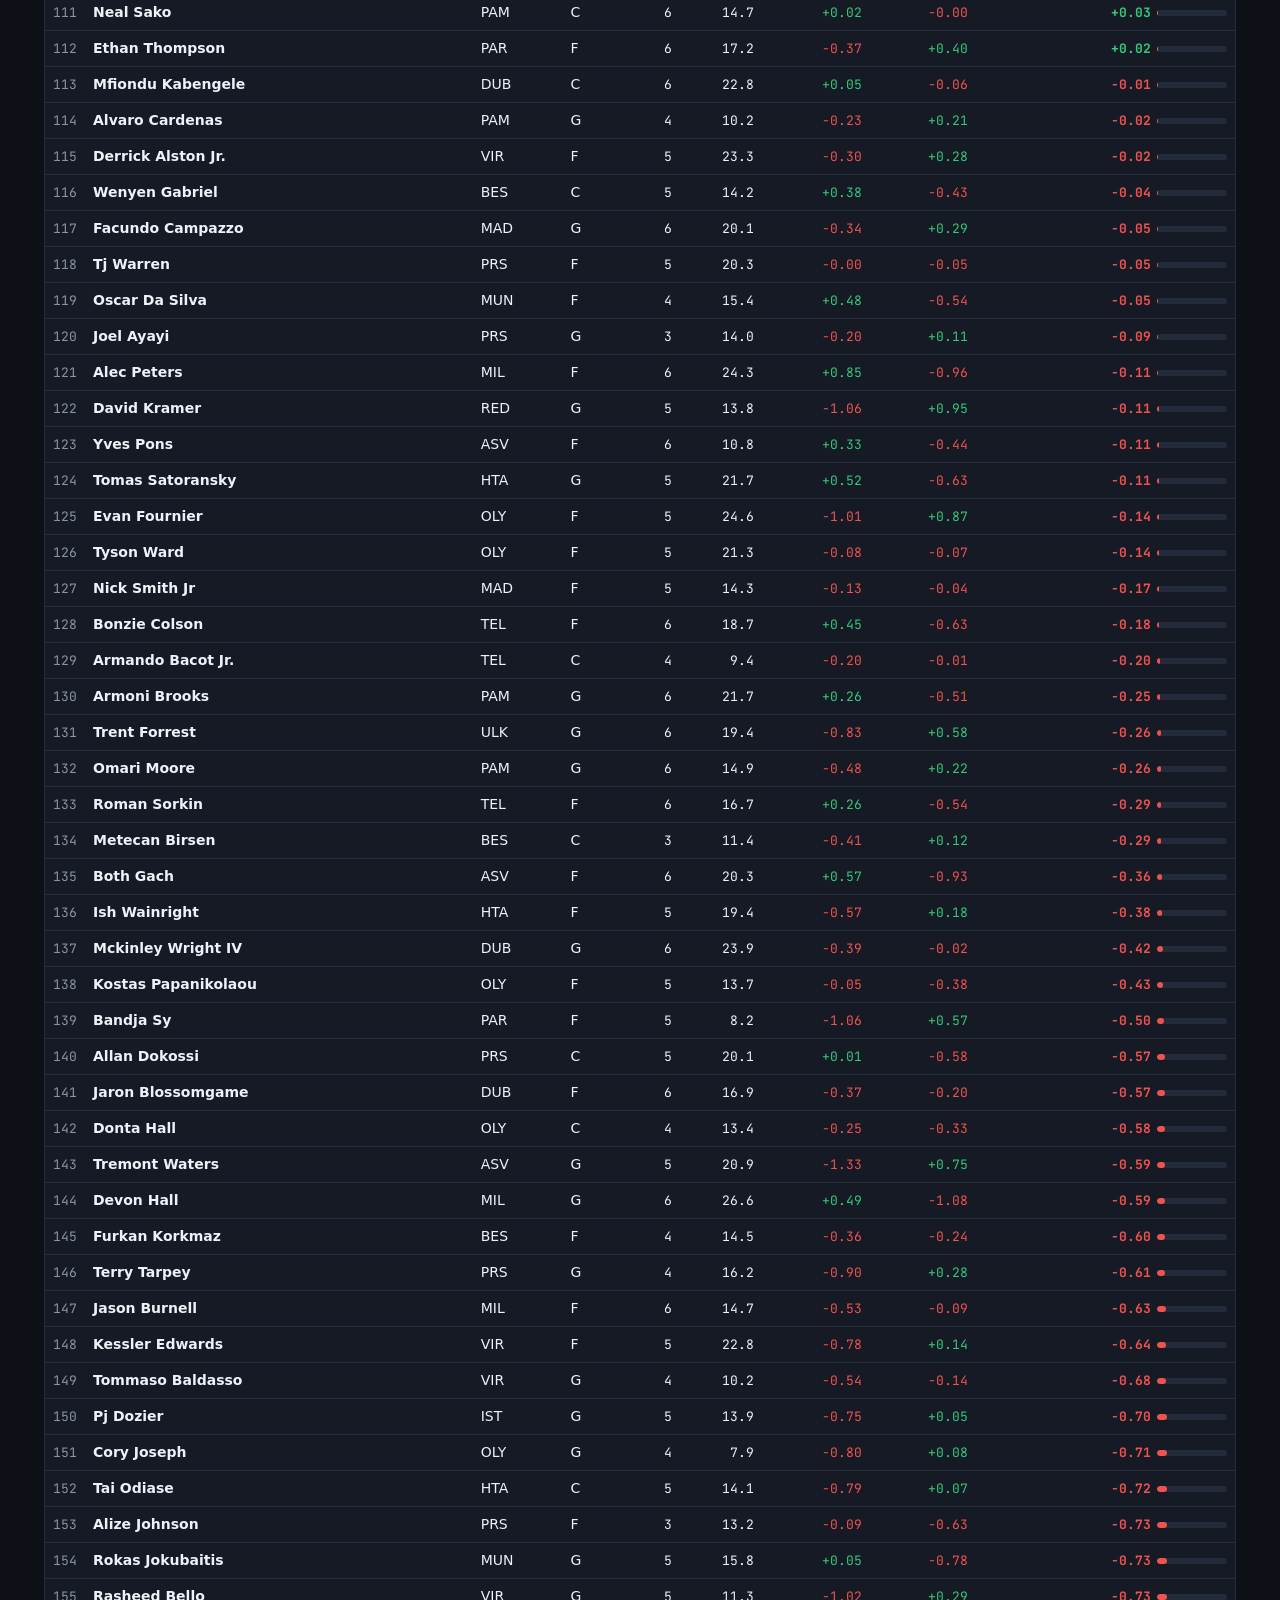
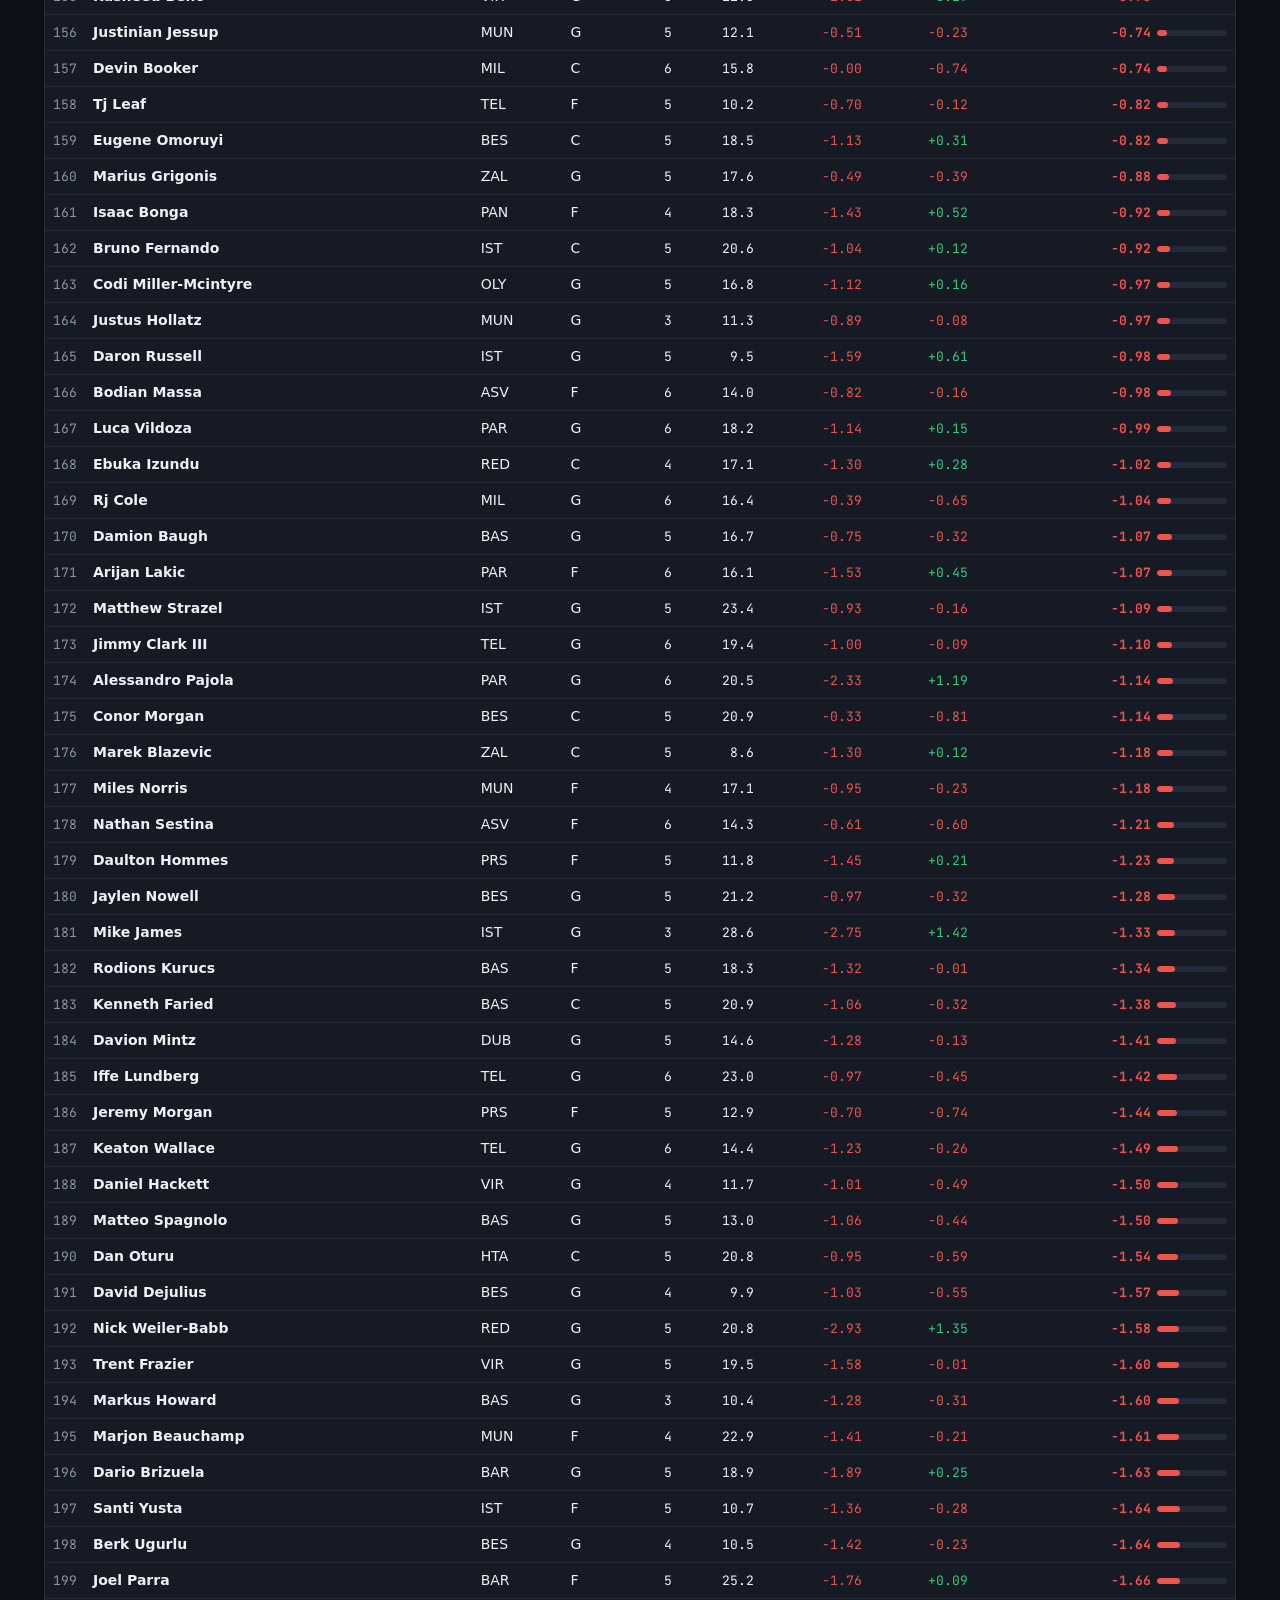
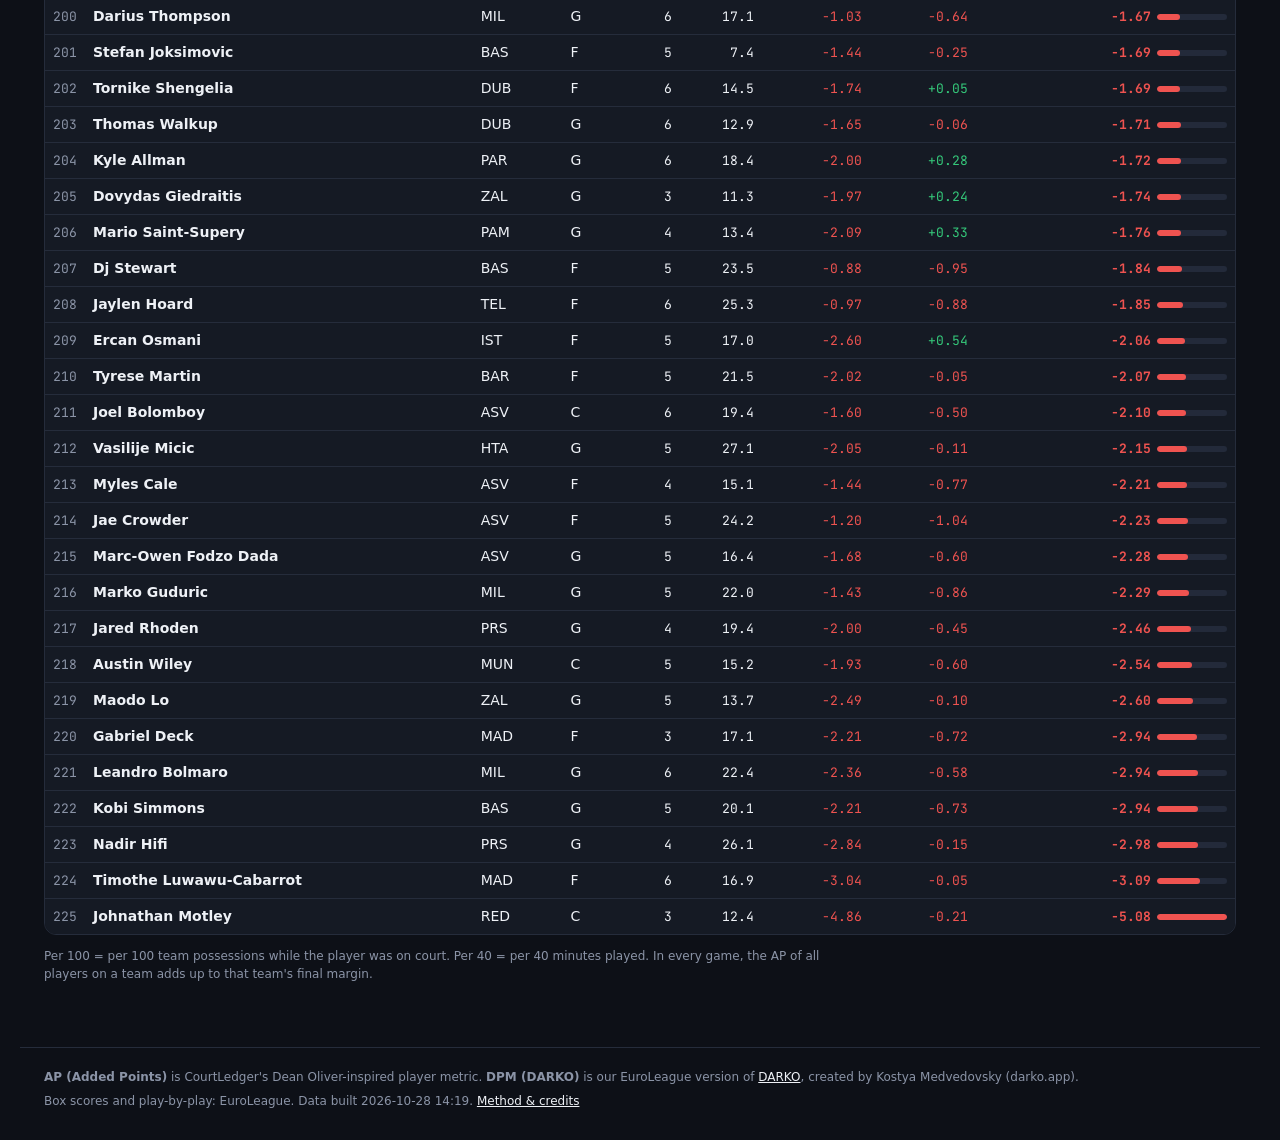
==== commit 099b3644: "Rankings update: AP through E2026 game 54 (54 games), DPM through E2026 game 76 (2026-10-27)" ====
--- a/index.html
+++ b/index.html
@@ -19,8 +19,7 @@
 </nav>
 <label class="comp">Season <select id="comp"></select></label>
 </div></header>
-<main><section class="hero rk-hero"><div class="kicker">EuroLeague player rankings</div>
-<h1>Two numbers. <em>One ledger.</em></h1>
+<main><section class="hero rk-hero home"><div class="kicker">EuroLeague player rankings</div>
 <p>CourtLedger ranks every EuroLeague player by two metrics: <b>AP (Added Points)</b>, which measures what each player added to the score in the games he played, and <b>DPM (DARKO)</b>, which rates how good he is right now.</p>
 <div class="duo">
  <a class="duo-card ap on" href="index.html"><span class="num">01</span><span class="t">AP (Added Points) <small>AP · O-AP · D-AP</small></span><span class="d">Dean Oliver-inspired. In every game, the players' AP adds up exactly to the final margin.</span><span class="fresh" data-fresh="ap"></span></a>
--- a/style.css
+++ b/style.css
@@ -80,6 +80,13 @@
 svg text{fill:var(--mut);font-size:10px}svg .dot{opacity:.75}svg .dot:hover{opacity:1;stroke:#fff}
 th .sc{opacity:.4;margin-left:3px}th .sc.on{opacity:1;color:var(--acc)}
 .card a,.prose a{color:#ffb070}
+/* homepage: no headline, compact top */
+body[data-page=index] main{padding-top:14px}
+.rk-hero.home p{margin:6px 0 0;font-size:14px}
+.rk-hero.home .duo{margin:12px 0 0}
+body[data-page=index] .leaders{margin:12px 0}
+body[data-page=index] .board{margin-top:18px}
+@media (max-width:760px){body[data-page=index] main{padding-top:10px}.rk-hero.home p{font-size:13px}}
 @media (max-width:760px){
  main>.tbl,#out .tbl,#det .tbl,#log{display:block;overflow-x:auto}
  .topin{padding:8px 14px;gap:8px 12px}.brand{font-size:18px}.mark{width:26px;height:26px;font-size:16px}
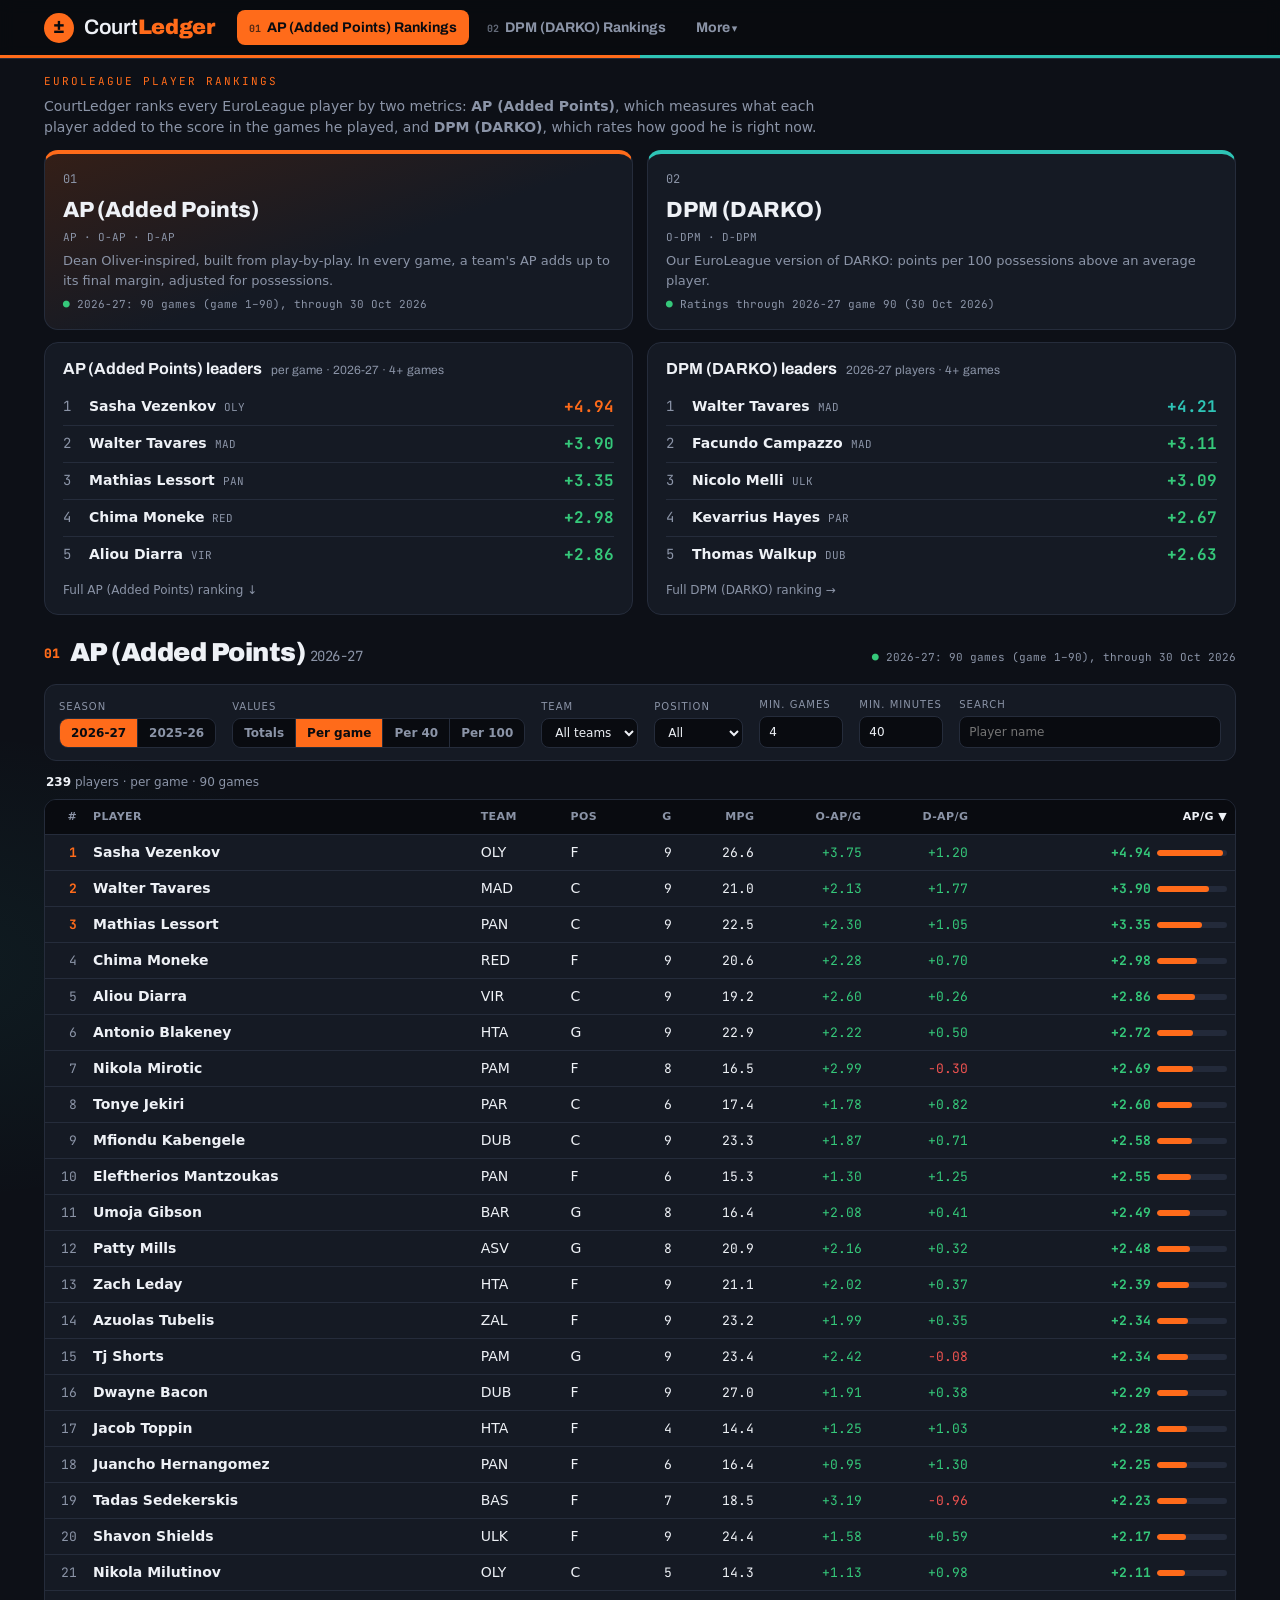
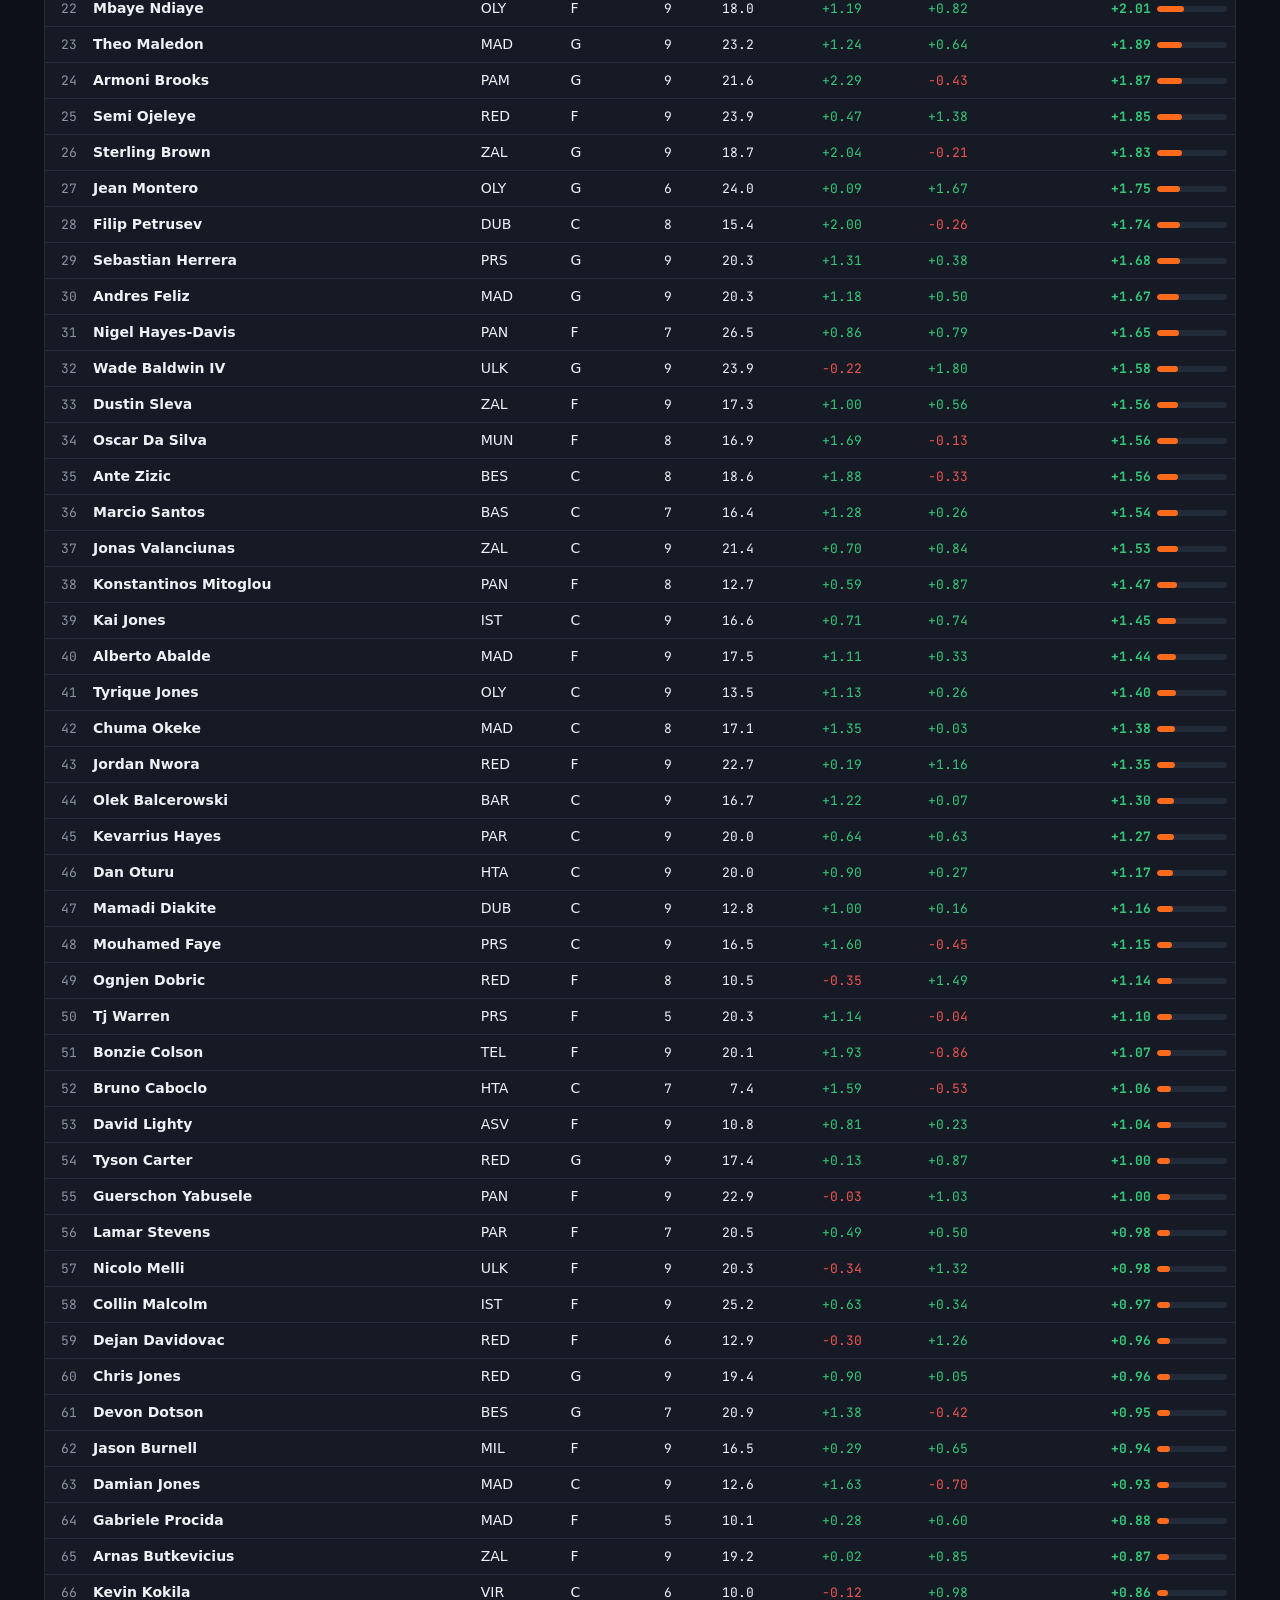
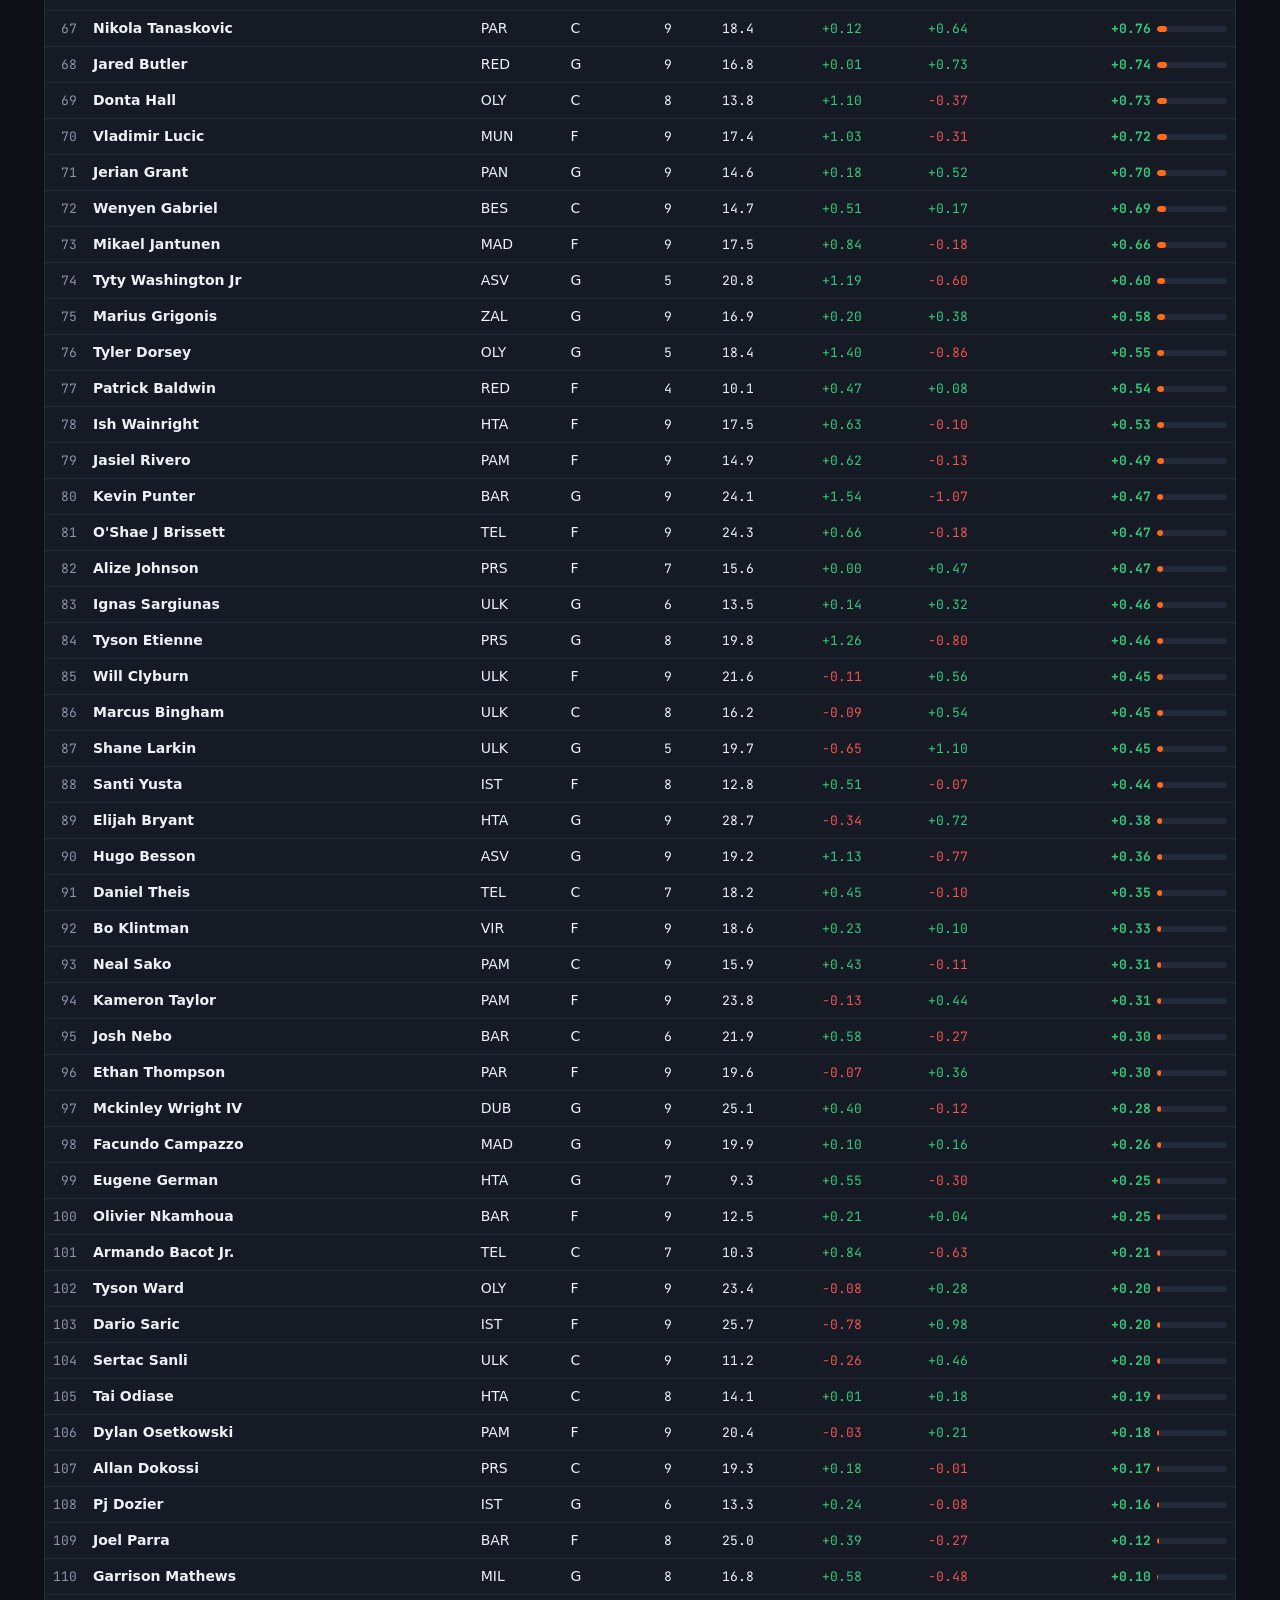
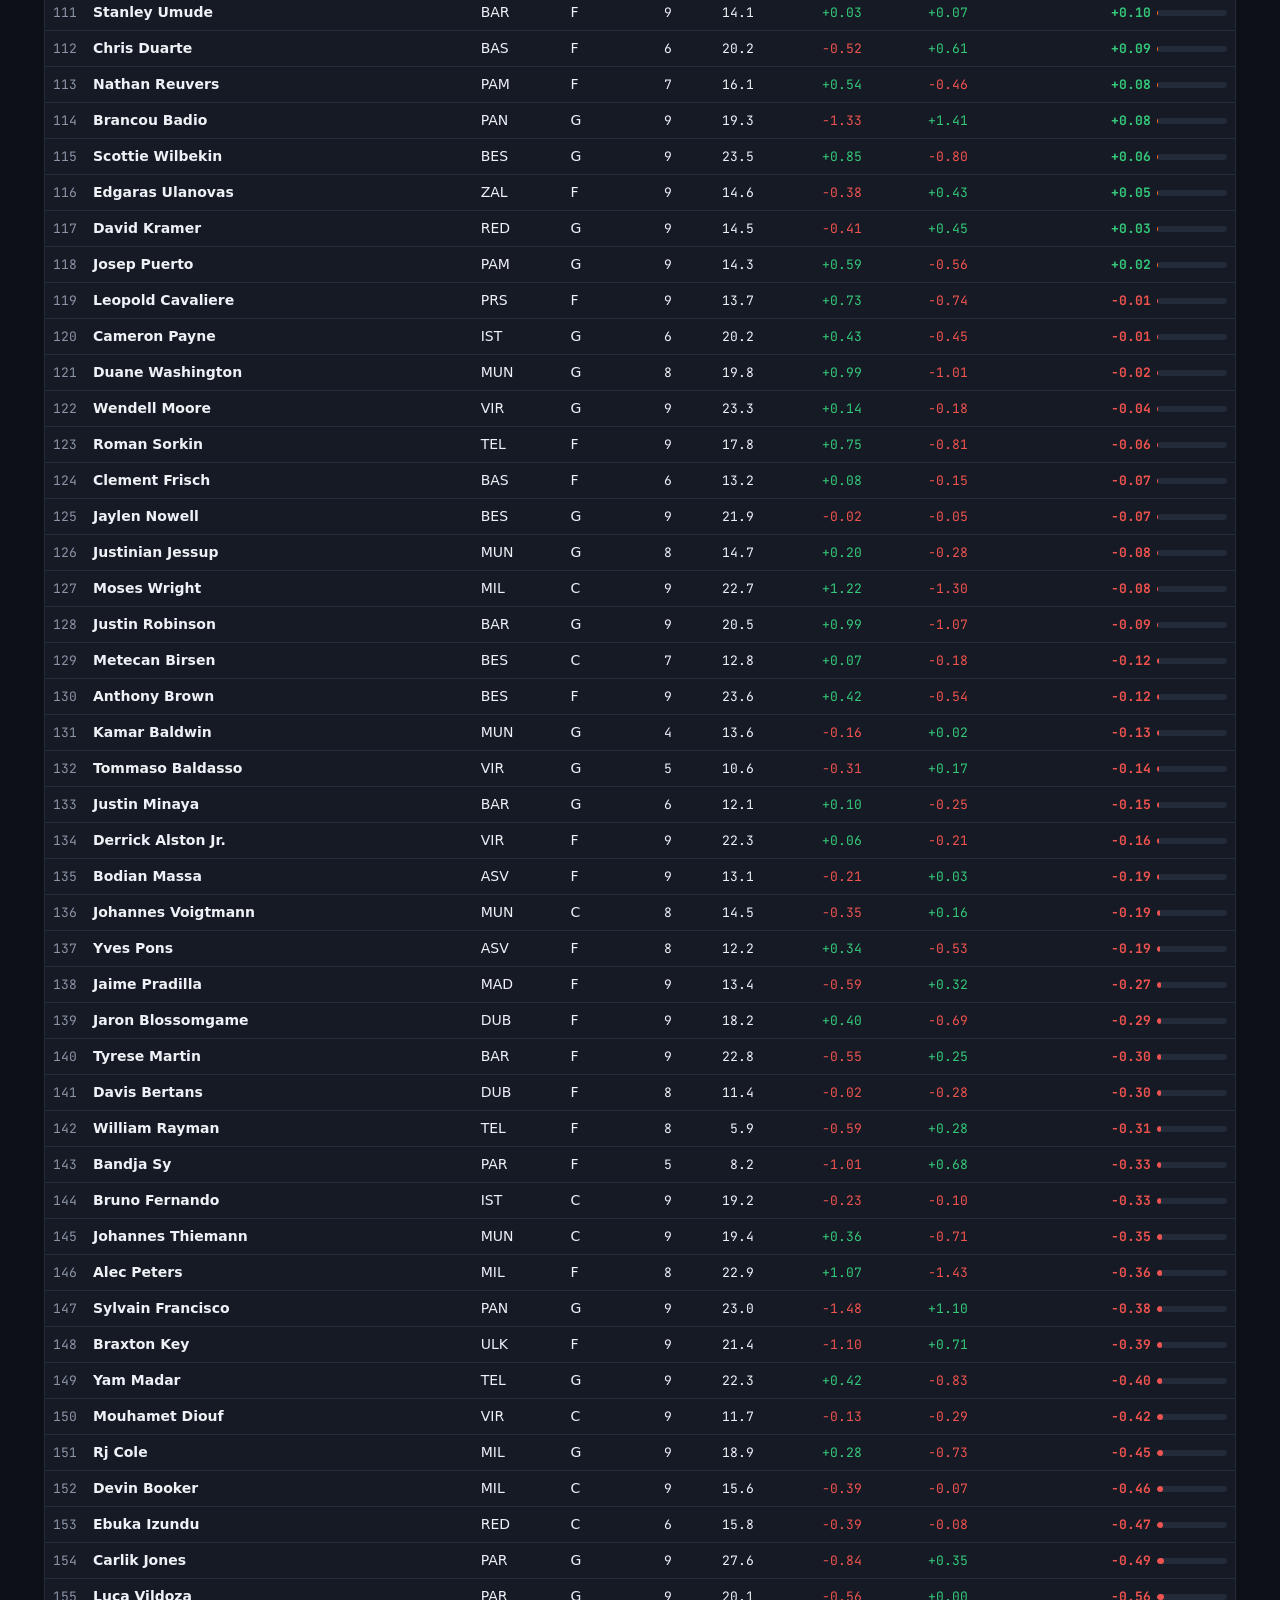
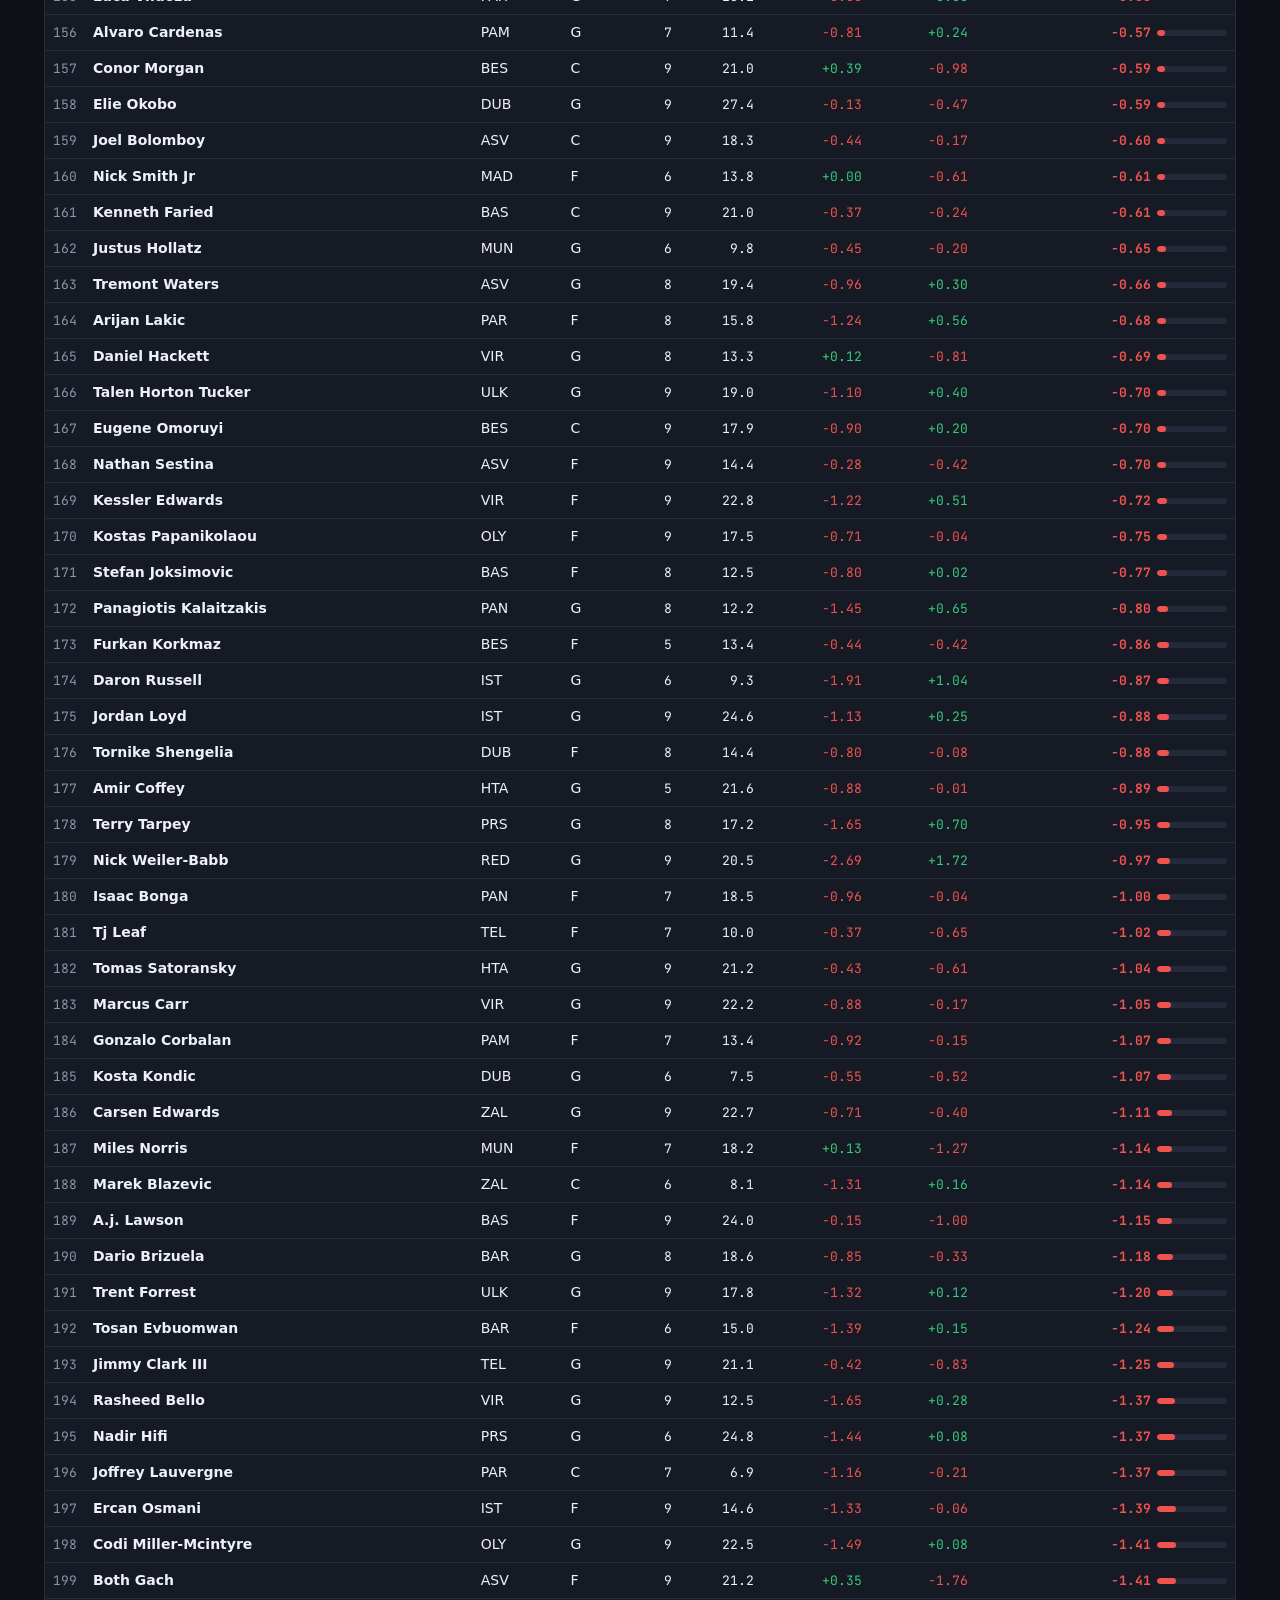
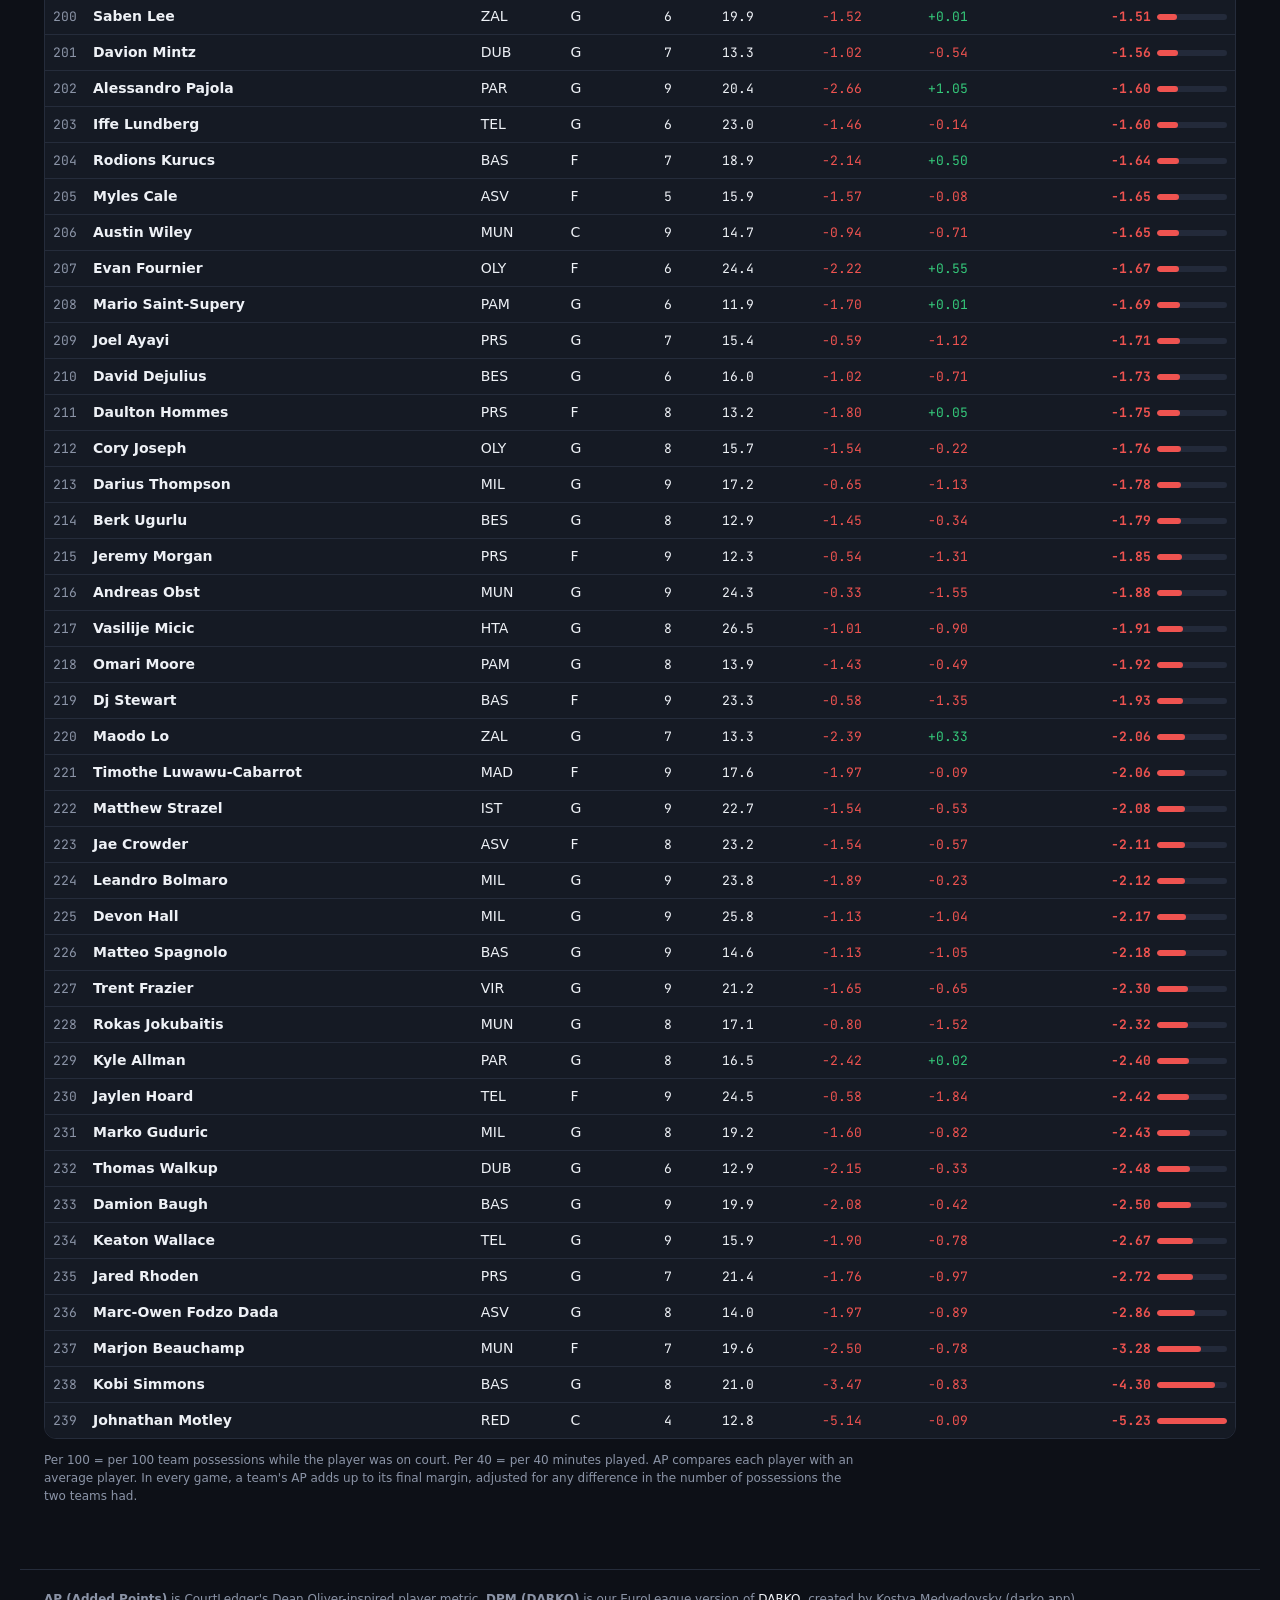
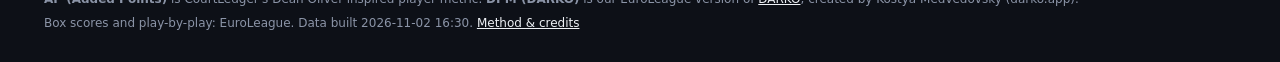
==== commit b1af50ed: "AP: play-by-play method (E2025+E2026)" ====
--- a/index.html
+++ b/index.html
@@ -22,7 +22,7 @@
 <main><section class="hero rk-hero home"><div class="kicker">EuroLeague player rankings</div>
 <p>CourtLedger ranks every EuroLeague player by two metrics: <b>AP (Added Points)</b>, which measures what each player added to the score in the games he played, and <b>DPM (DARKO)</b>, which rates how good he is right now.</p>
 <div class="duo">
- <a class="duo-card ap on" href="index.html"><span class="num">01</span><span class="t">AP (Added Points) <small>AP · O-AP · D-AP</small></span><span class="d">Dean Oliver-inspired. In every game, the players' AP adds up exactly to the final margin.</span><span class="fresh" data-fresh="ap"></span></a>
+ <a class="duo-card ap on" href="index.html"><span class="num">01</span><span class="t">AP (Added Points) <small>AP · O-AP · D-AP</small></span><span class="d">Dean Oliver-inspired, built from play-by-play. In every game, a team's AP adds up to its final margin, adjusted for possessions.</span><span class="fresh" data-fresh="ap"></span></a>
  <a class="duo-card dpm" href="dpm.html"><span class="num">02</span><span class="t">DPM (DARKO) <small>O-DPM · D-DPM</small></span><span class="d">Our EuroLeague version of DARKO: points per 100 possessions above an average player.</span><span class="fresh" data-fresh="dpm"></span></a>
 </div></section>
 <div id="leaders" class="leaders"></div>
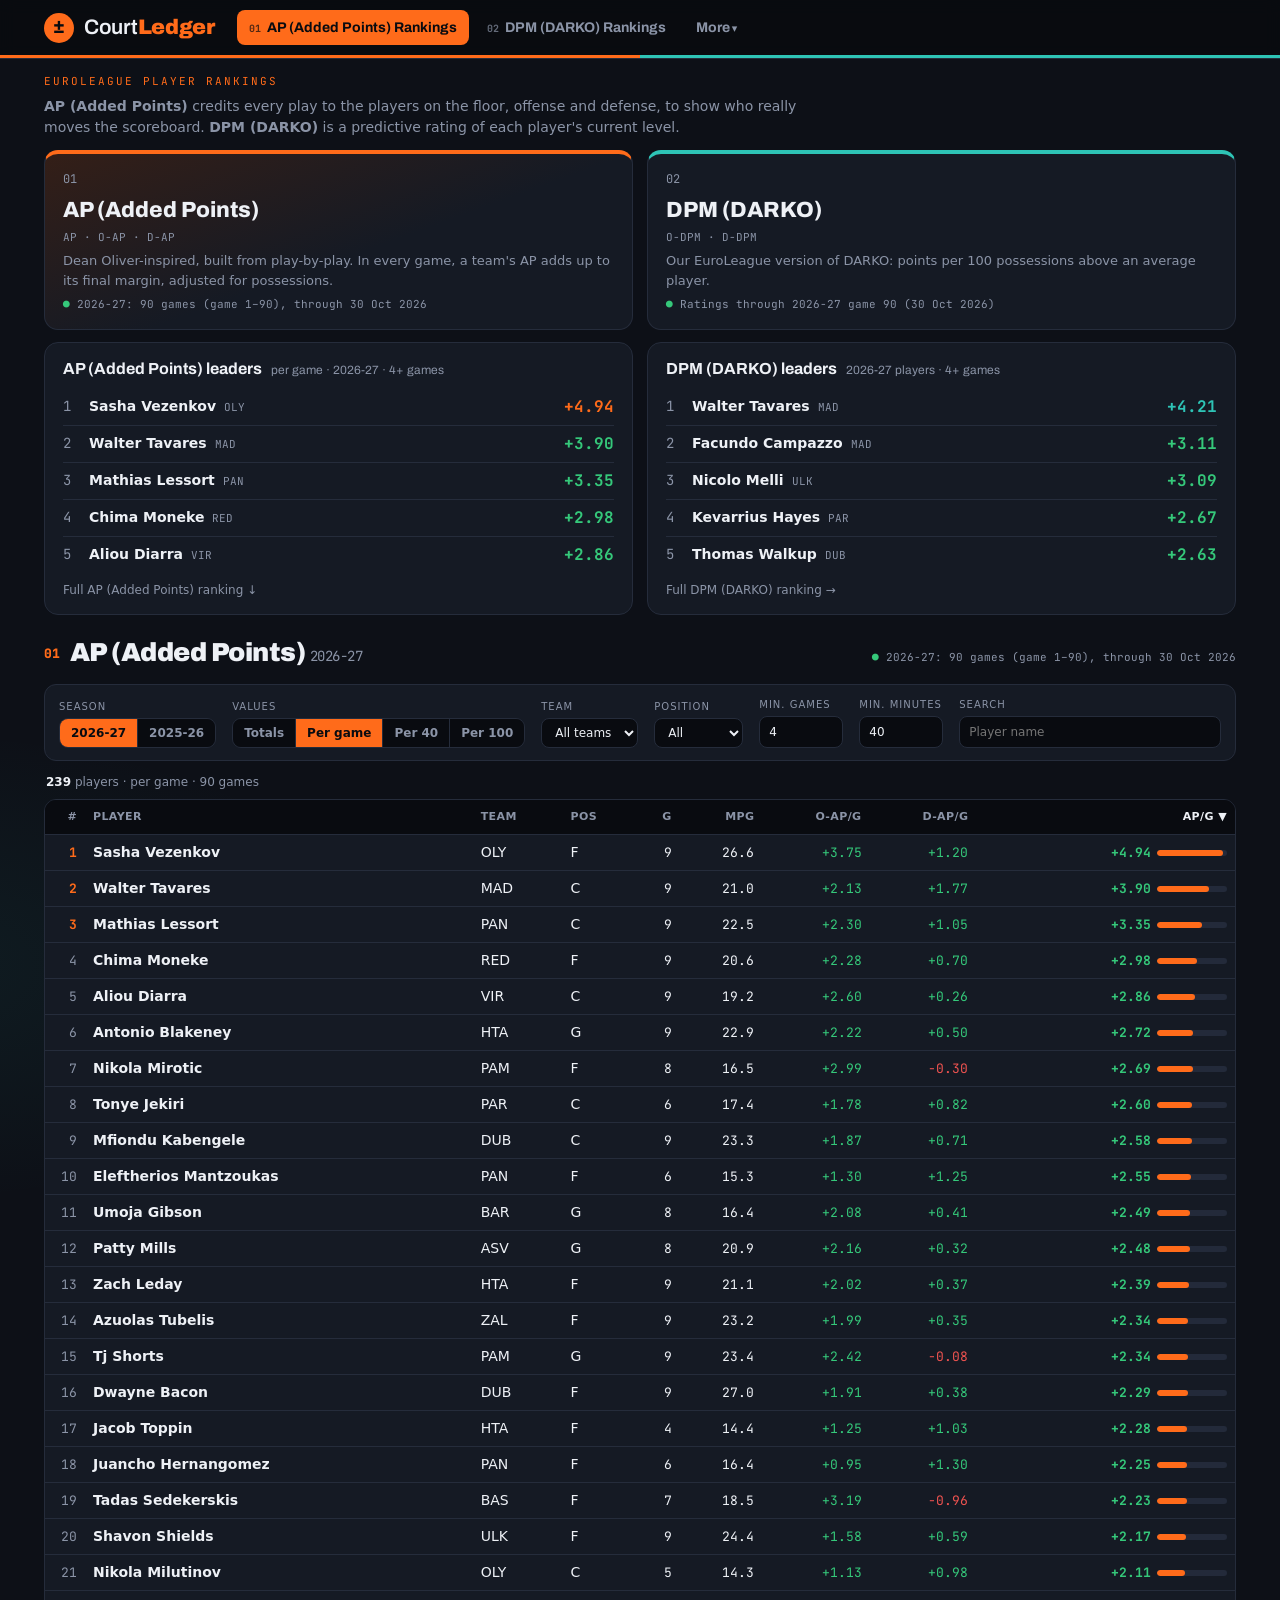
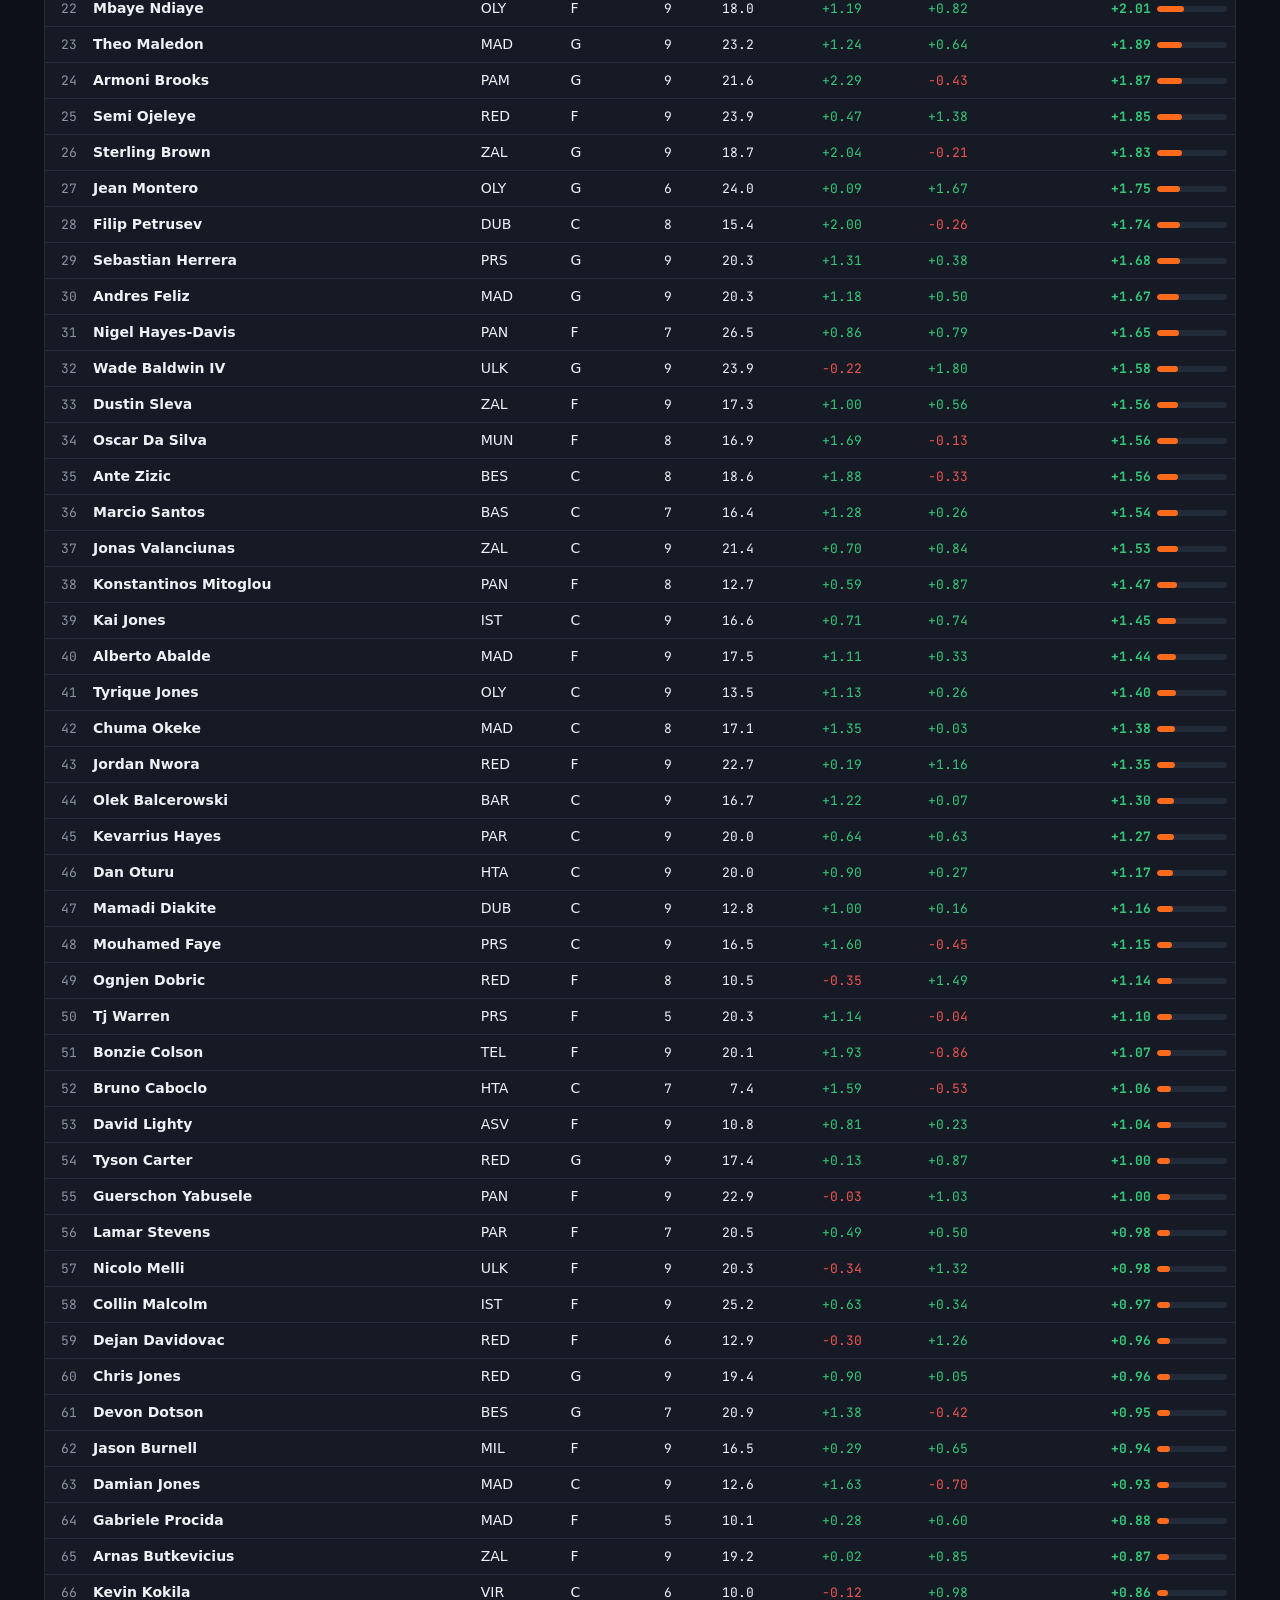
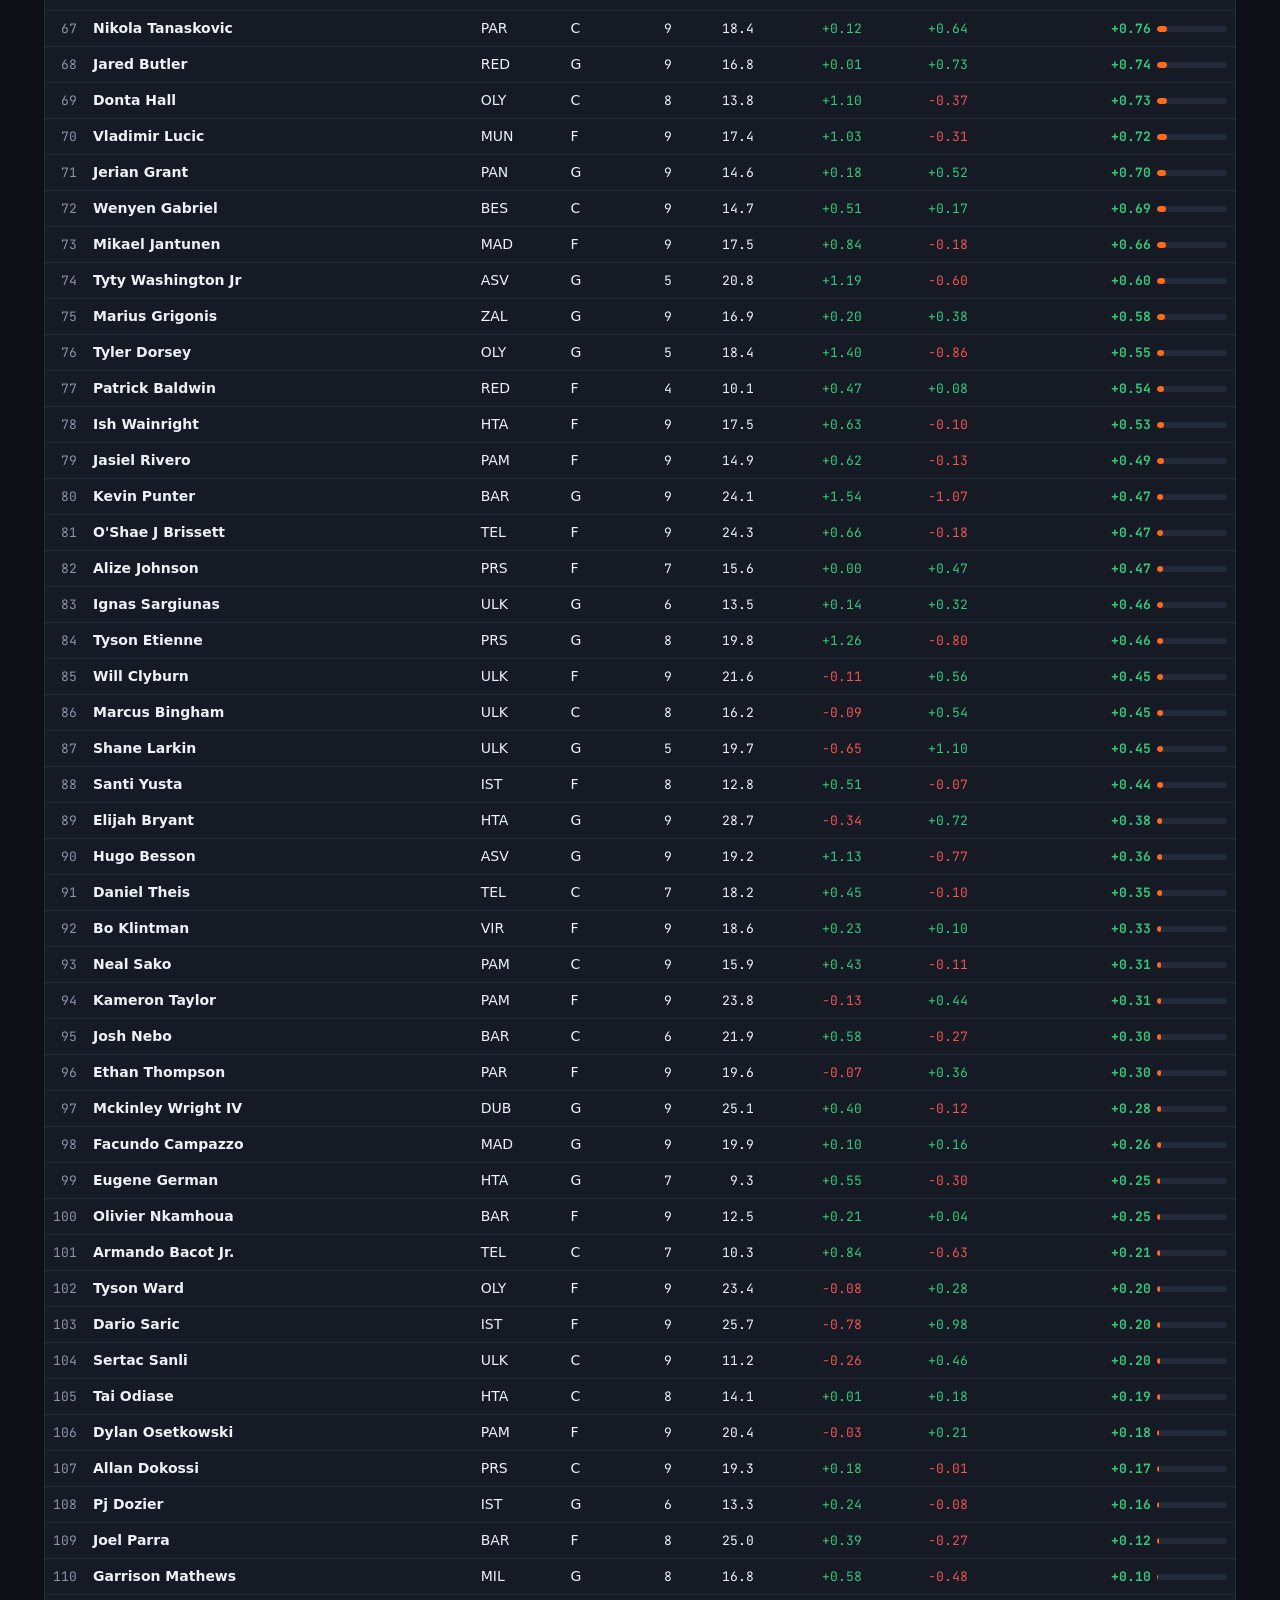
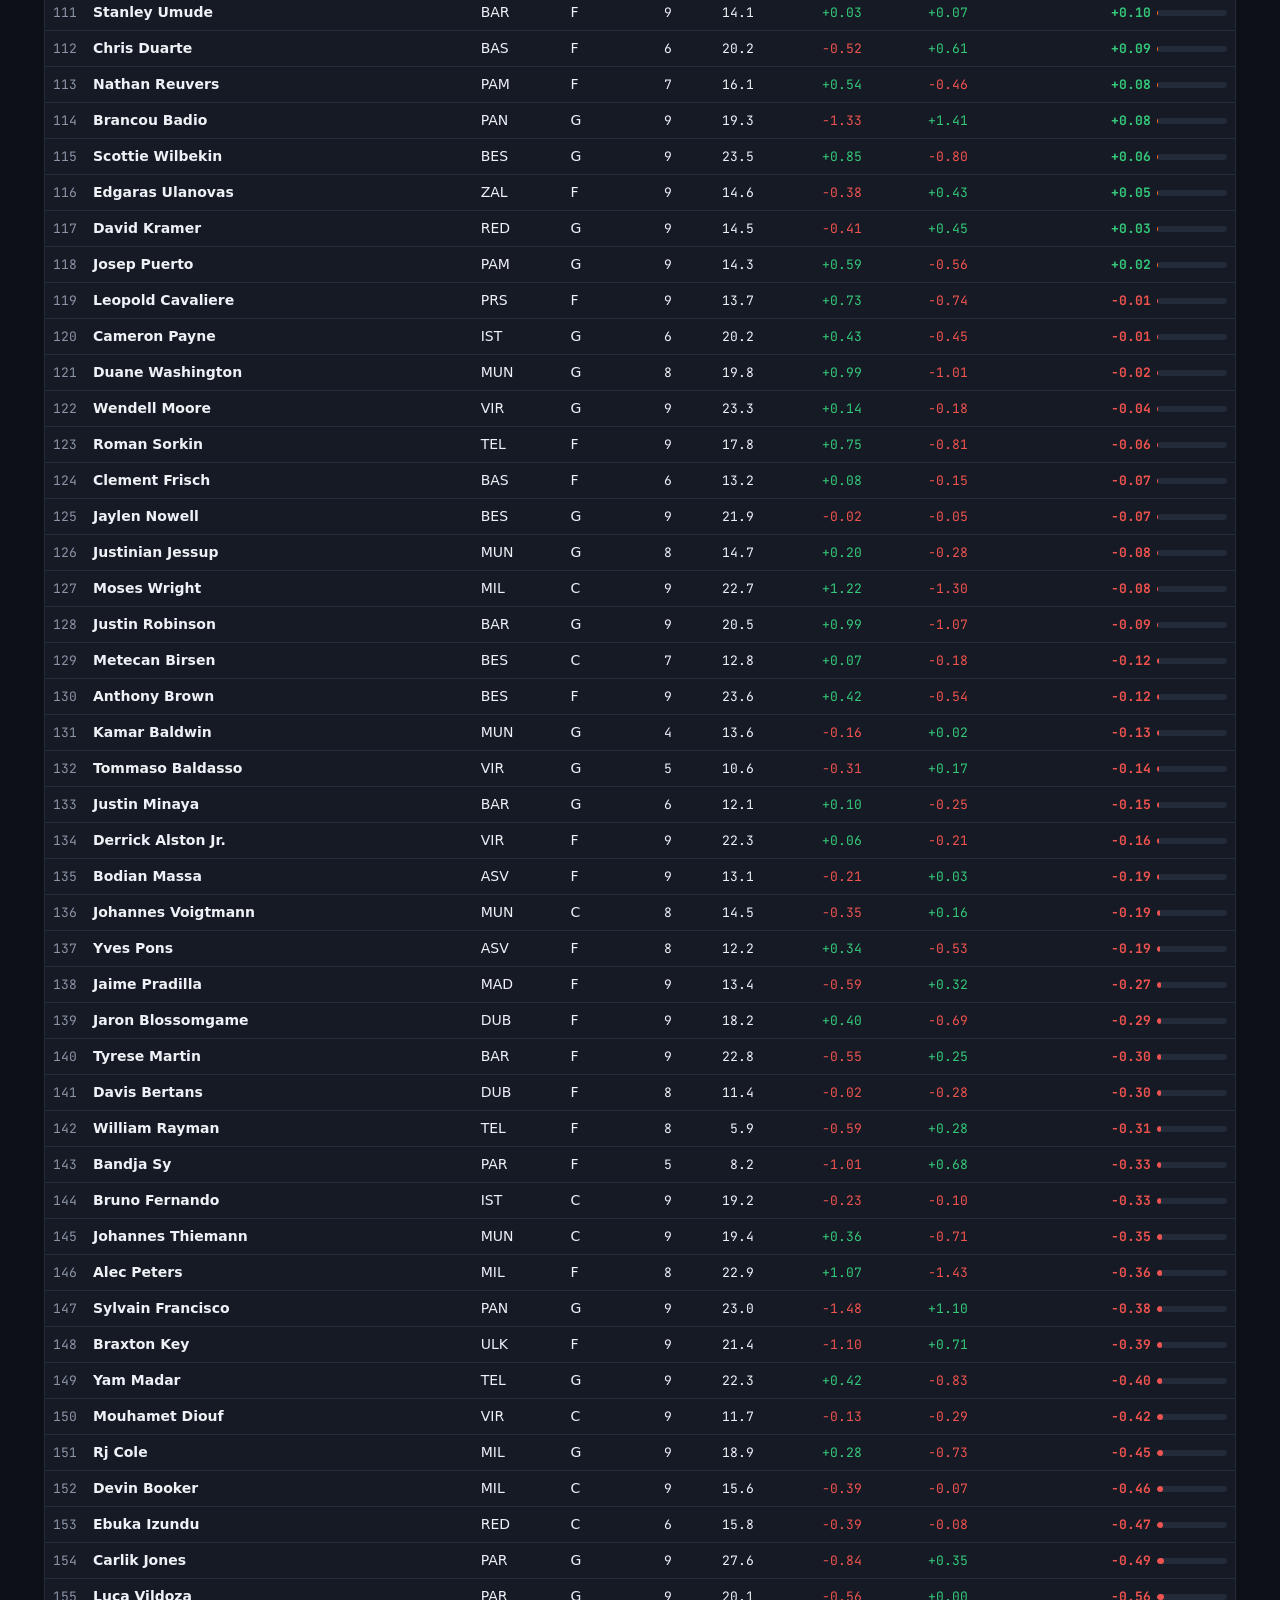
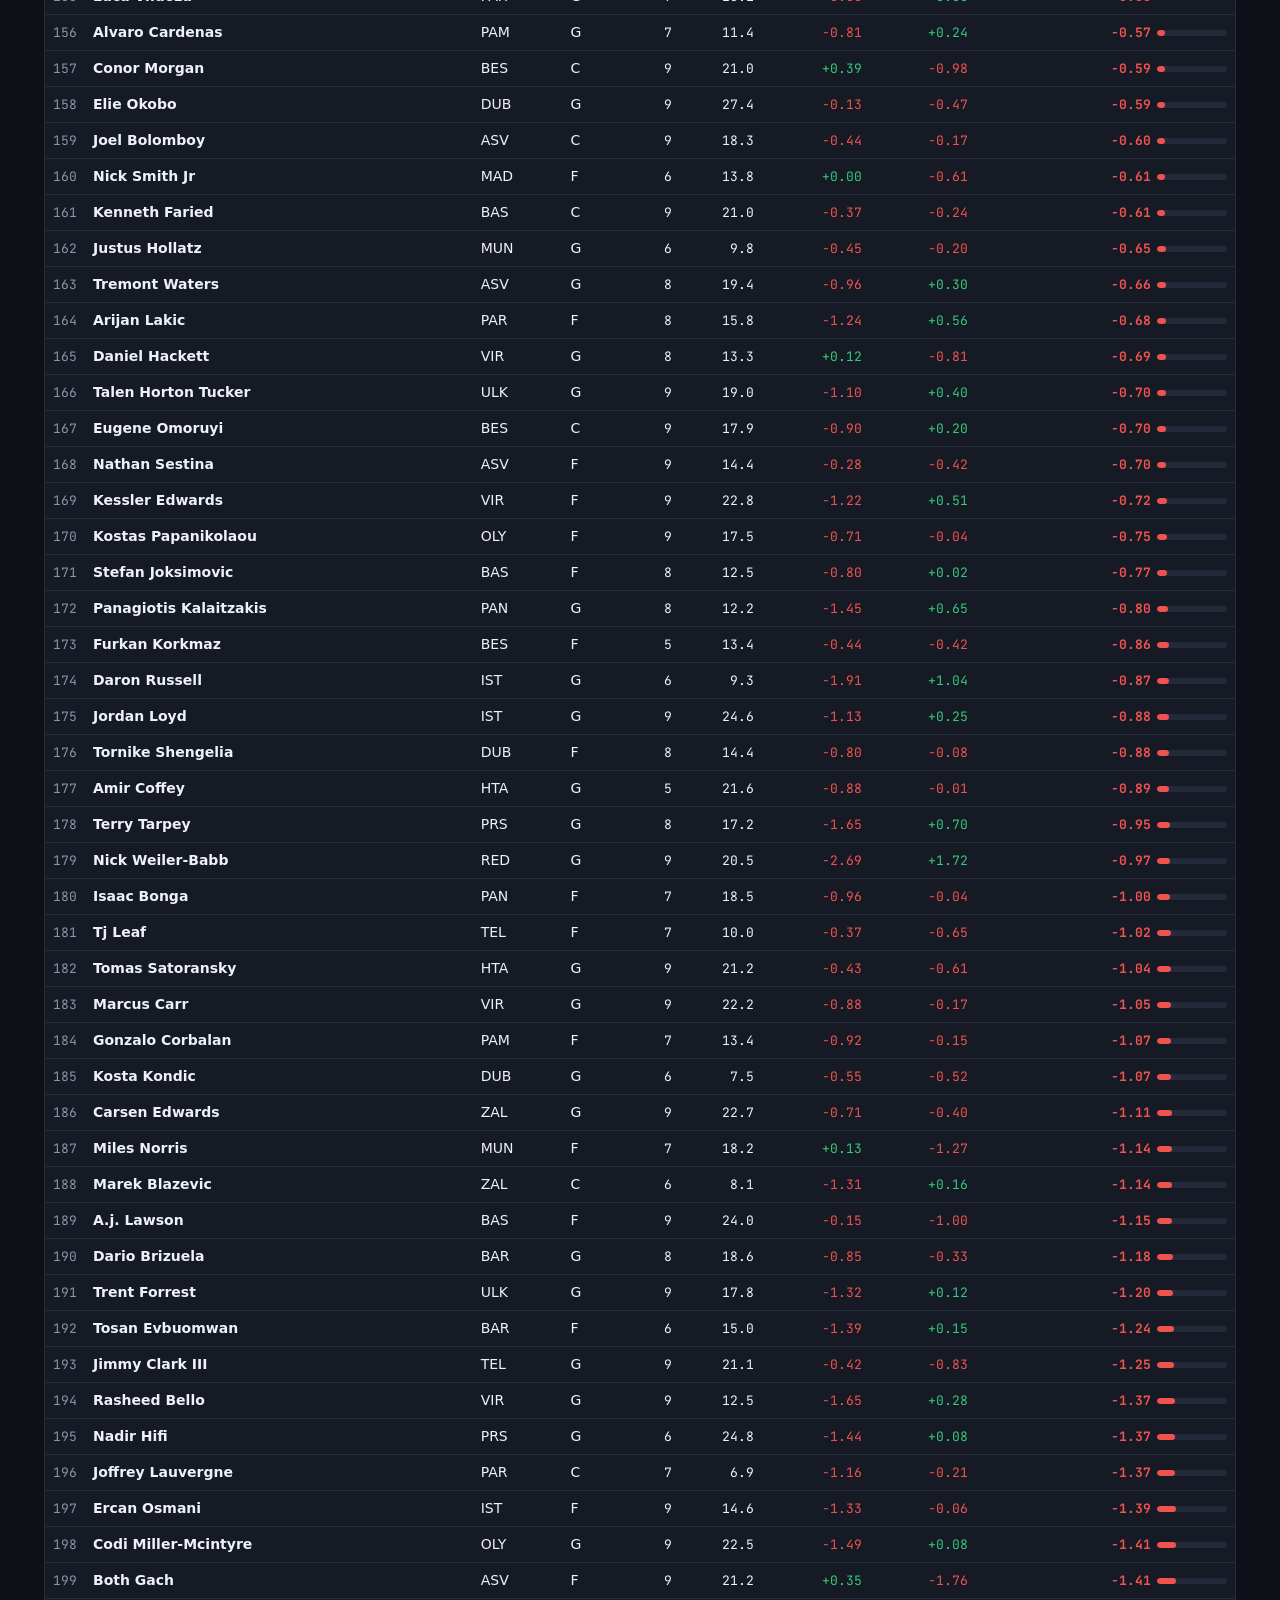
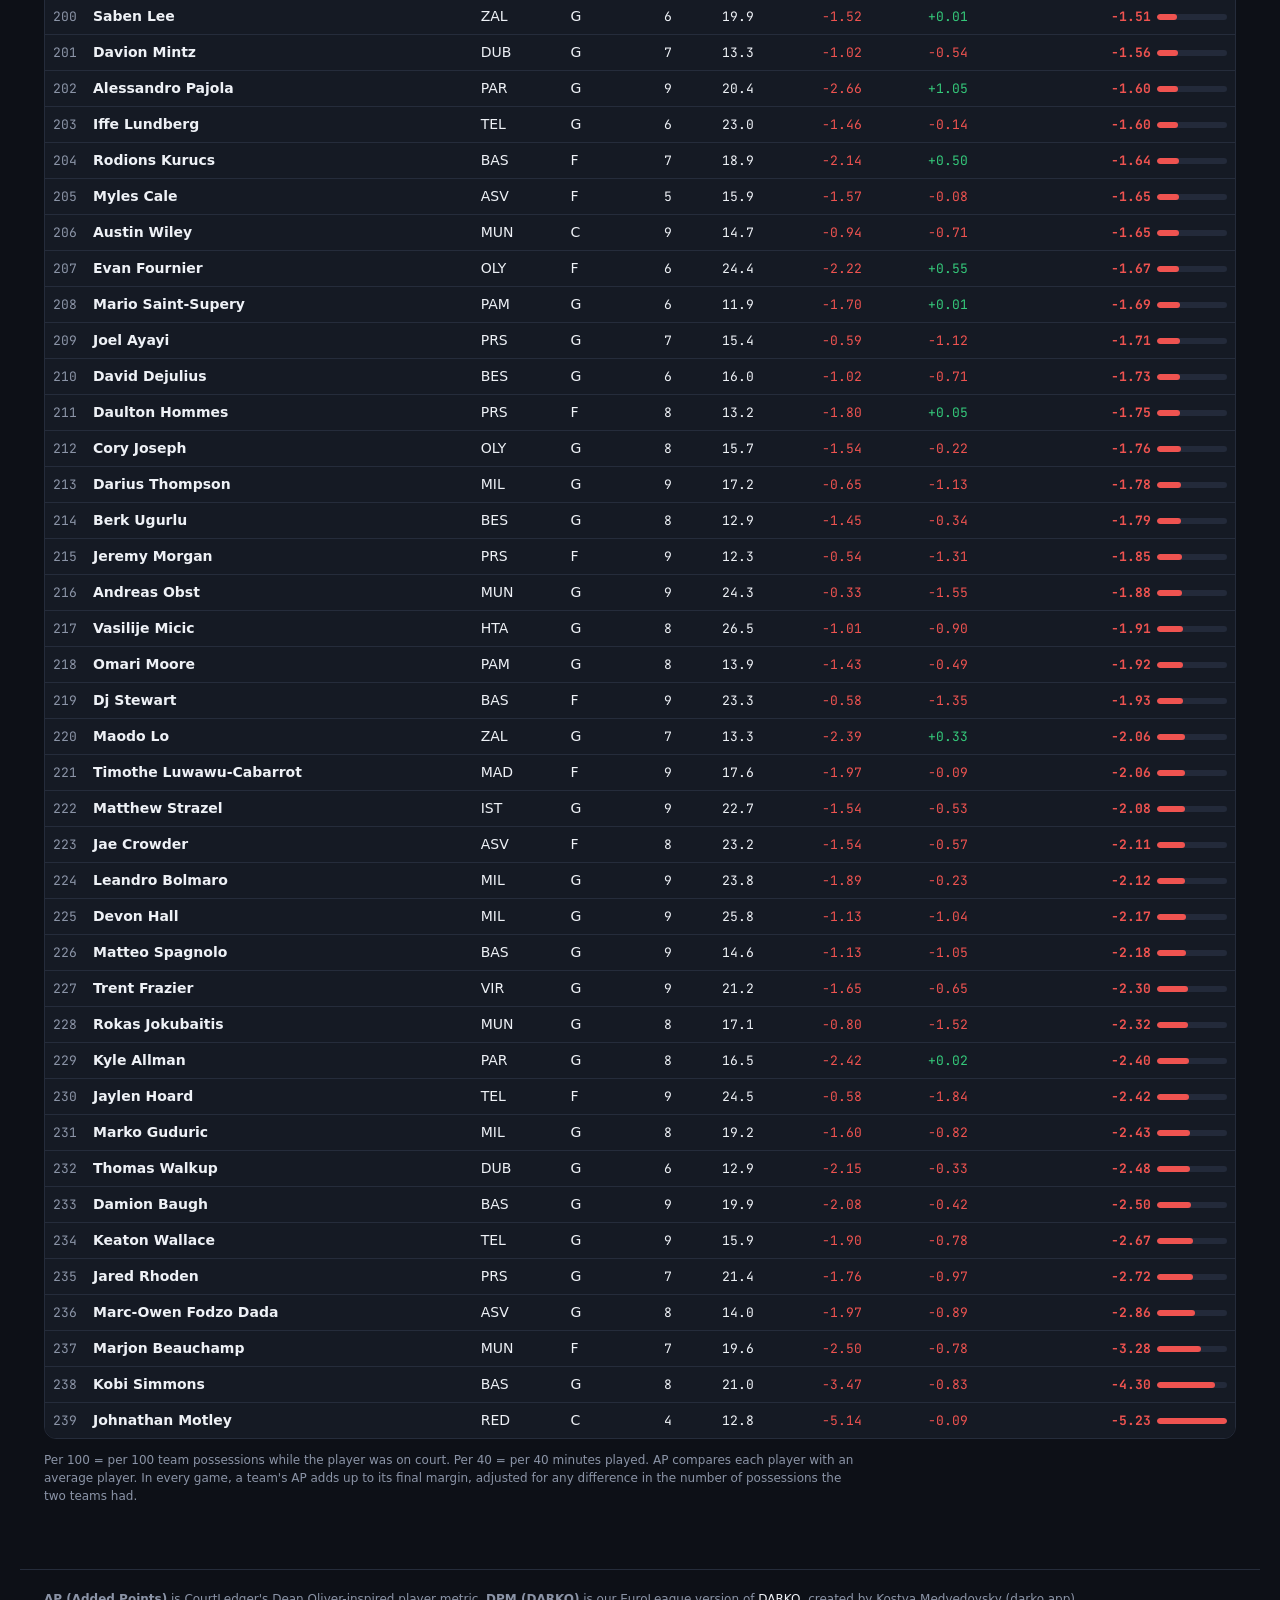
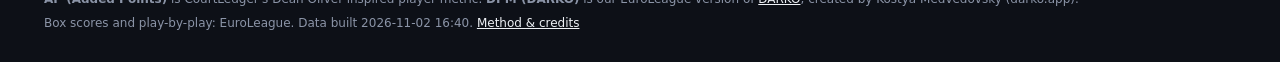
==== commit 66b485ff: "Homepage: new AP/DPM intro text" ====
--- a/index.html
+++ b/index.html
@@ -20,7 +20,7 @@
 <label class="comp">Season <select id="comp"></select></label>
 </div></header>
 <main><section class="hero rk-hero home"><div class="kicker">EuroLeague player rankings</div>
-<p>CourtLedger ranks every EuroLeague player by two metrics: <b>AP (Added Points)</b>, which measures what each player added to the score in the games he played, and <b>DPM (DARKO)</b>, which rates how good he is right now.</p>
+<p><b>AP (Added Points)</b> credits every play to the players on the floor, offense and defense, to show who really moves the scoreboard. <b>DPM (DARKO)</b> is a predictive rating of each player's current level.</p>
 <div class="duo">
  <a class="duo-card ap on" href="index.html"><span class="num">01</span><span class="t">AP (Added Points) <small>AP · O-AP · D-AP</small></span><span class="d">Dean Oliver-inspired, built from play-by-play. In every game, a team's AP adds up to its final margin, adjusted for possessions.</span><span class="fresh" data-fresh="ap"></span></a>
  <a class="duo-card dpm" href="dpm.html"><span class="num">02</span><span class="t">DPM (DARKO) <small>O-DPM · D-DPM</small></span><span class="d">Our EuroLeague version of DARKO: points per 100 possessions above an average player.</span><span class="fresh" data-fresh="dpm"></span></a>
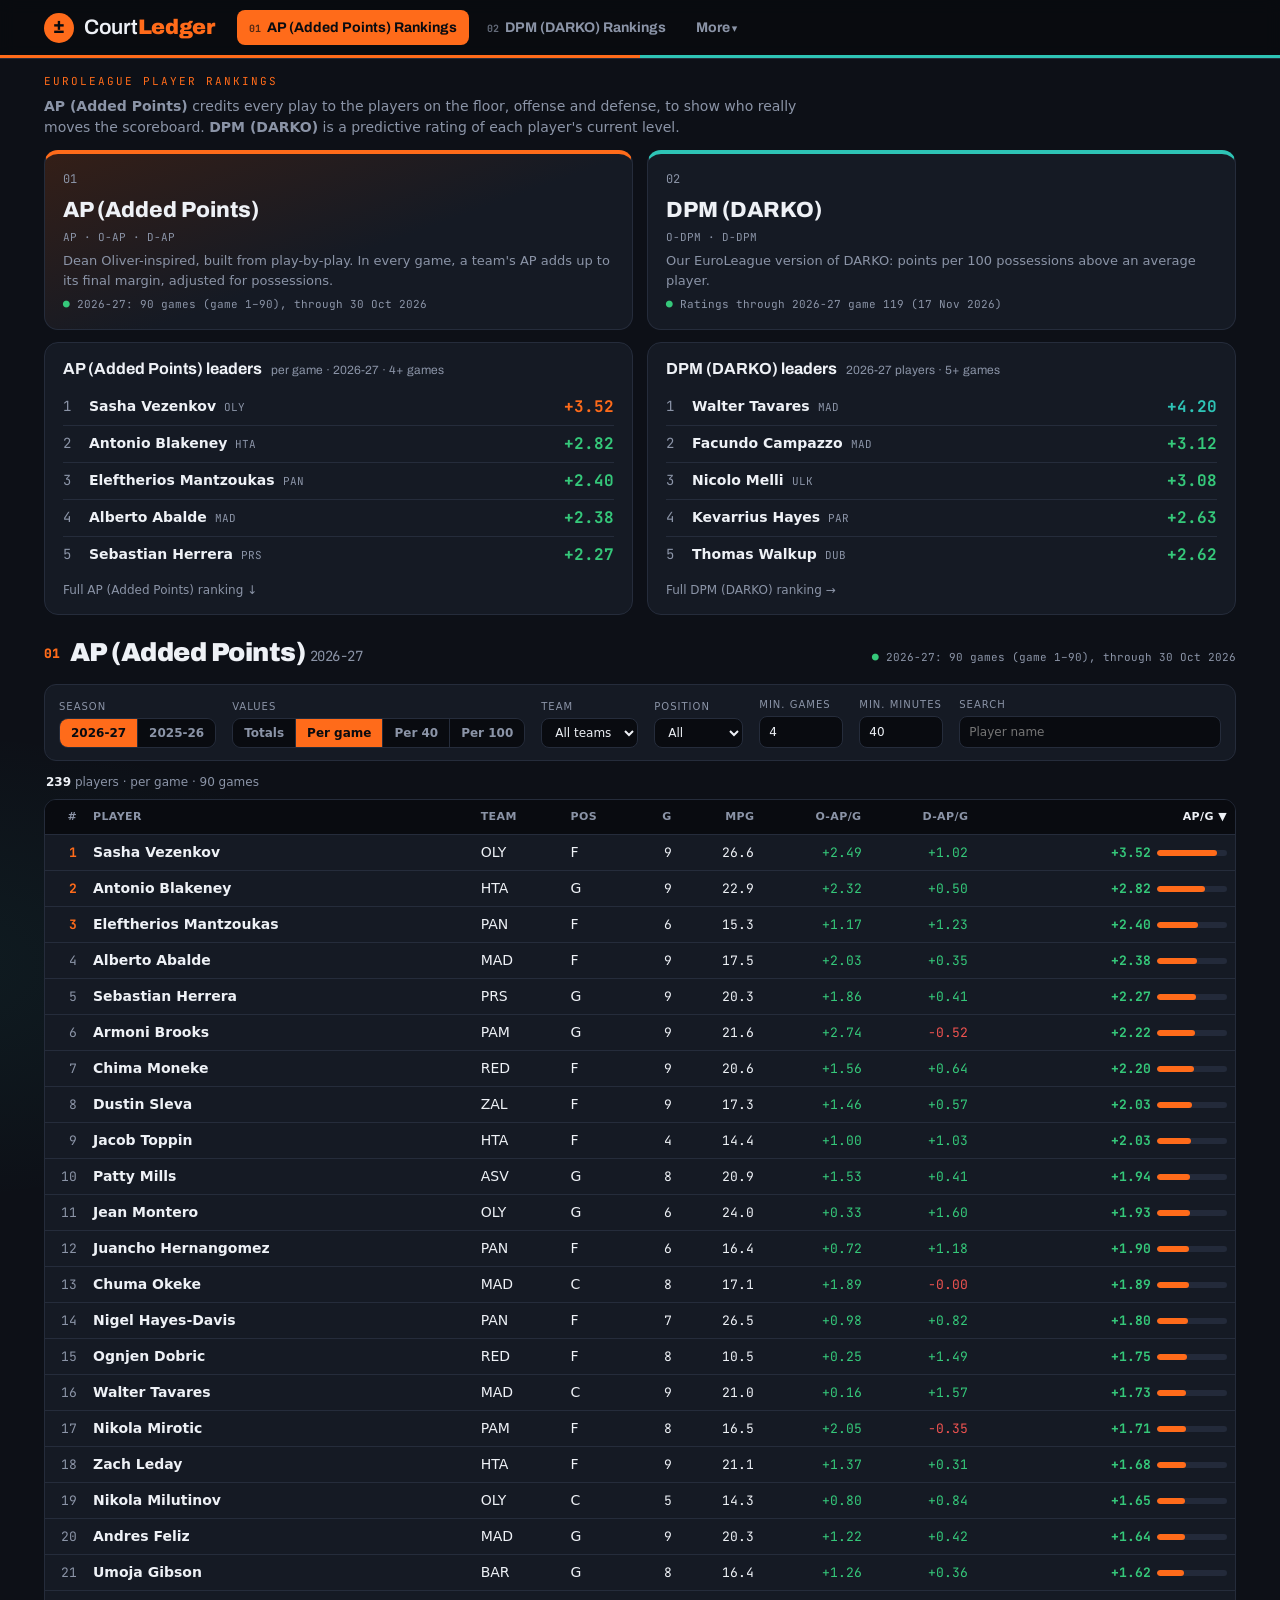
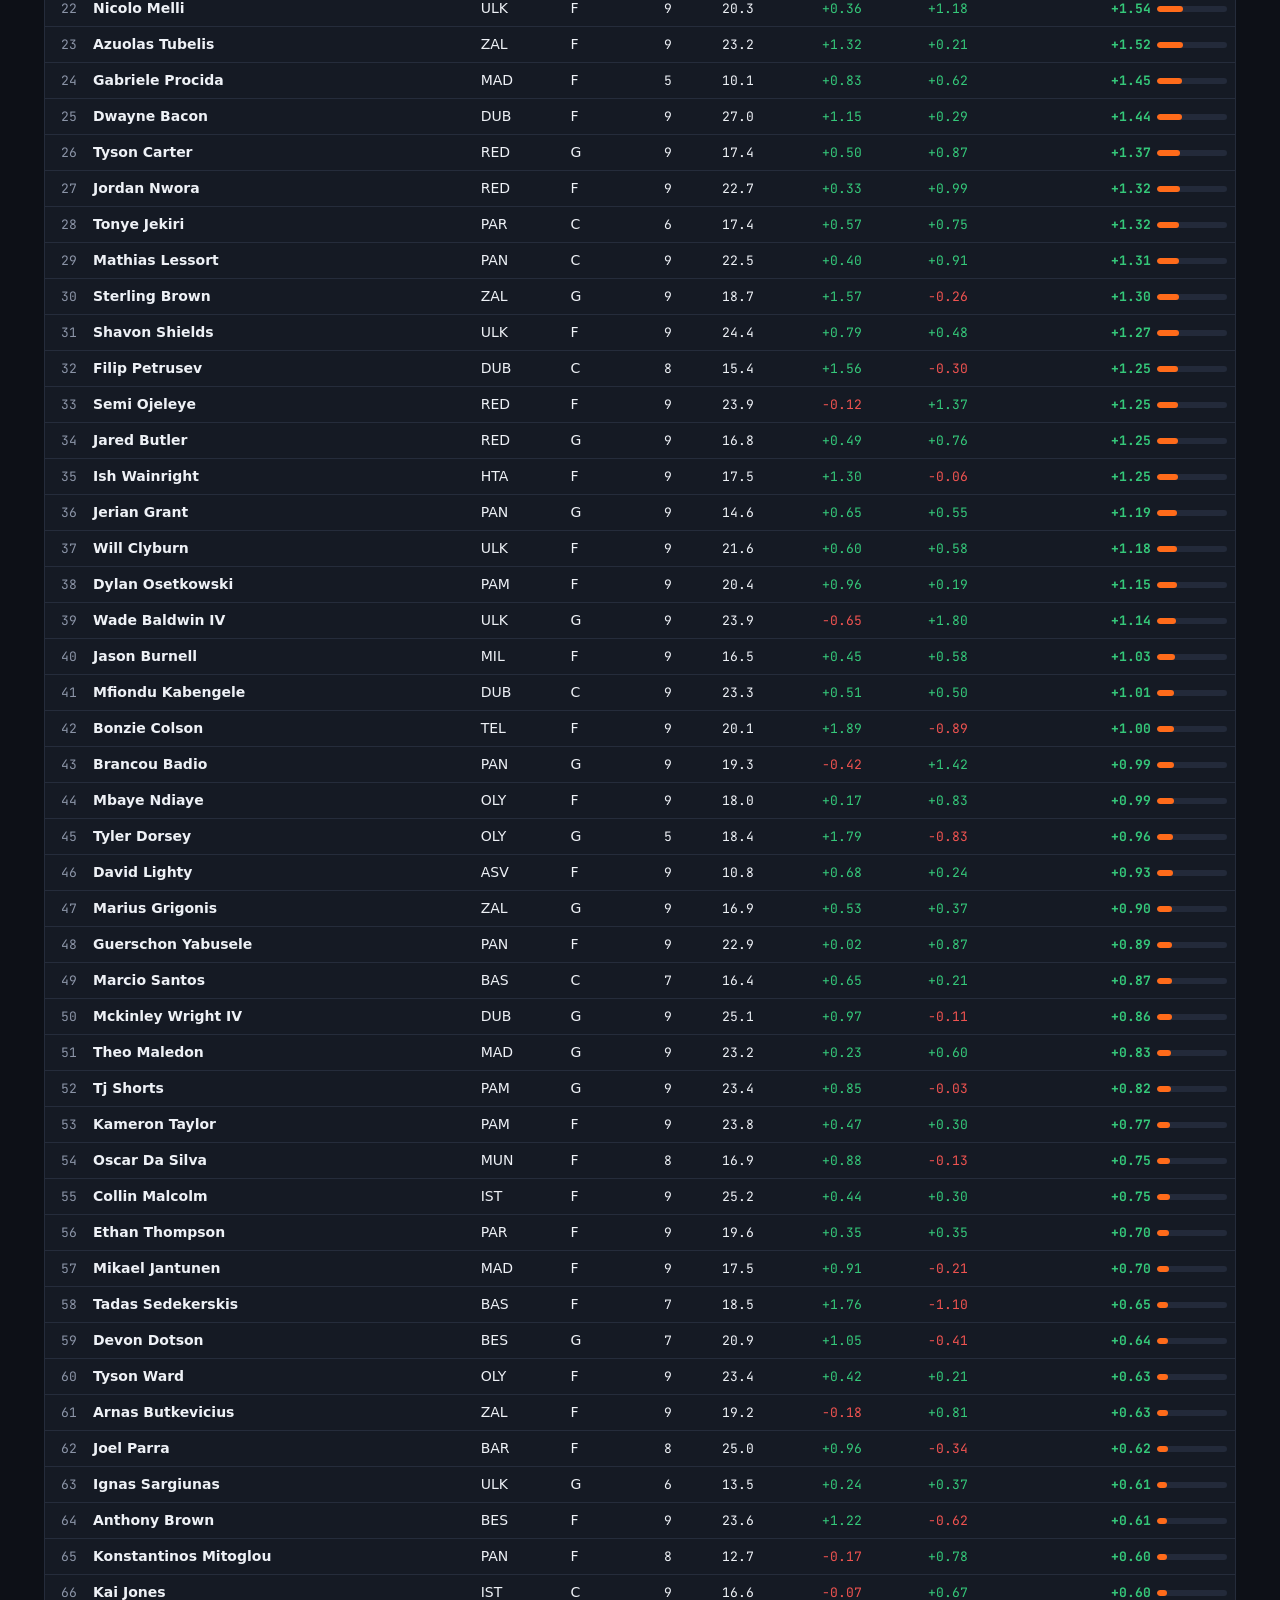
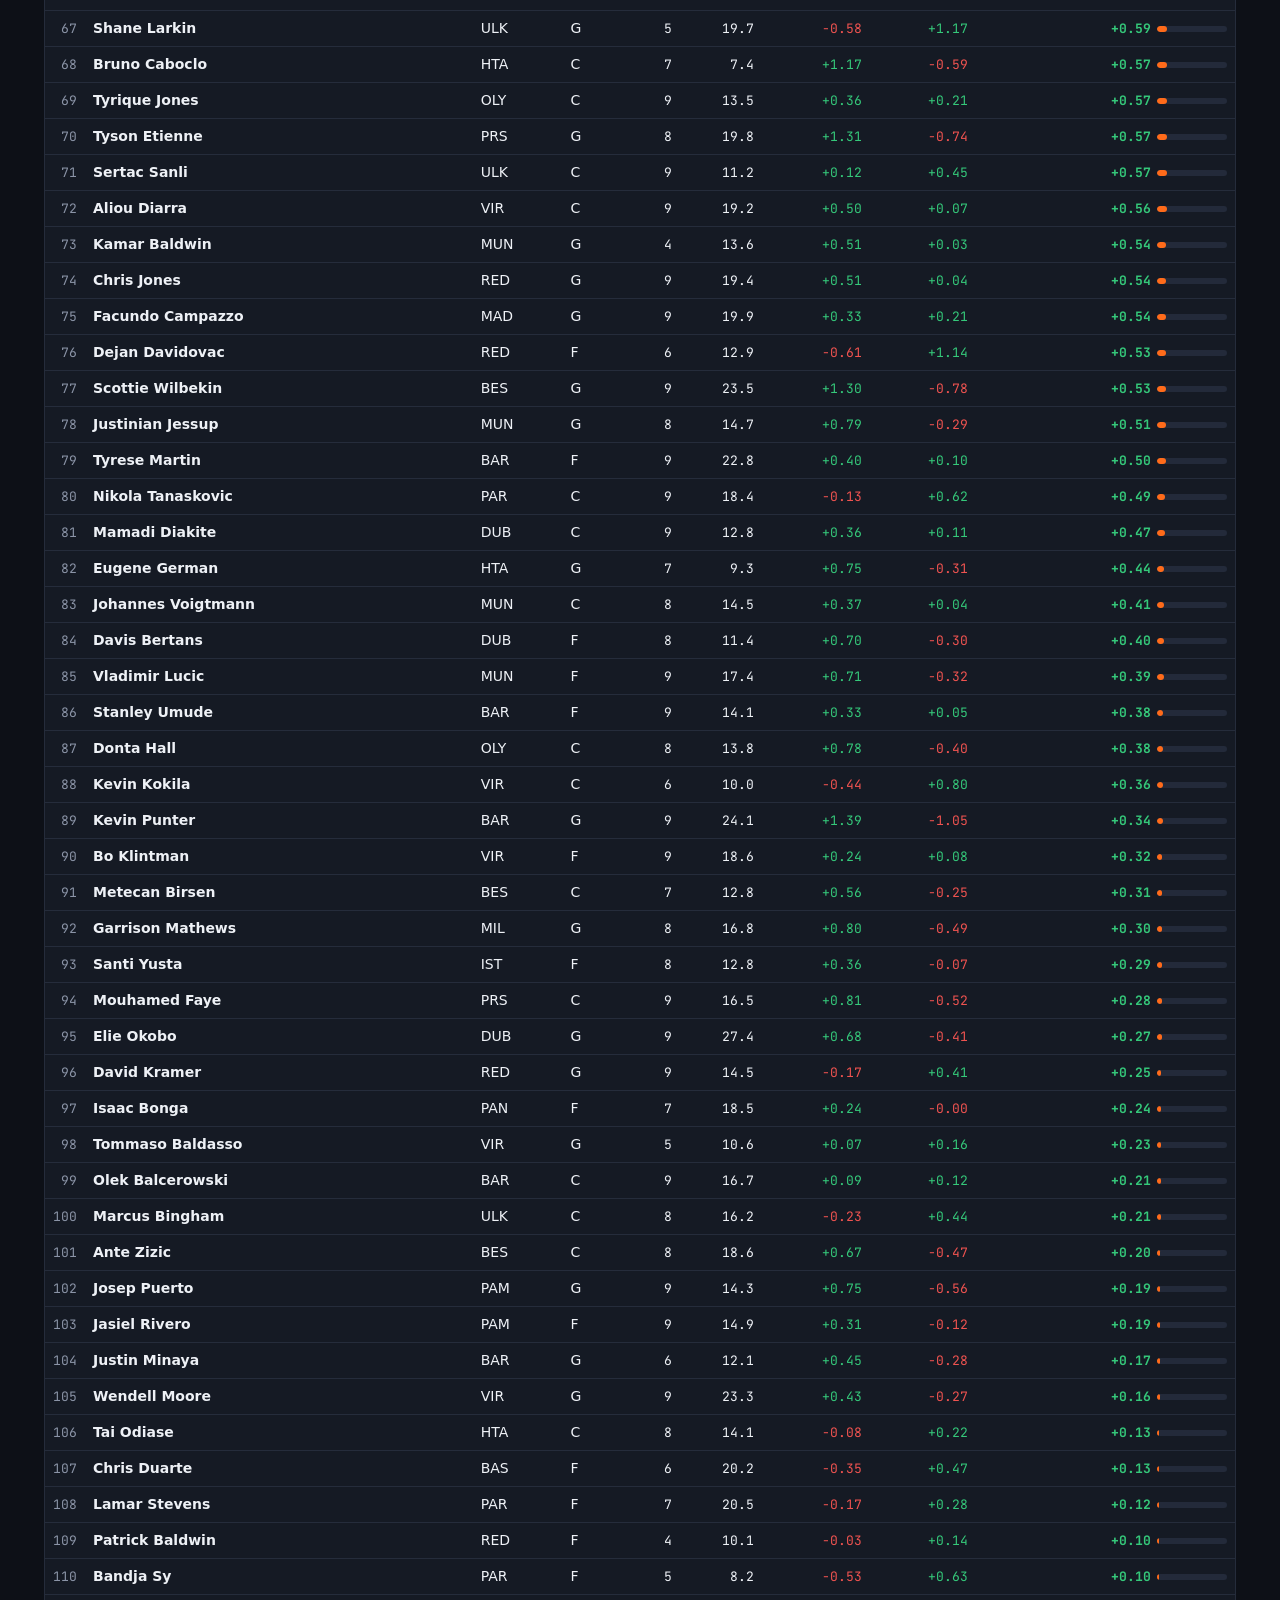
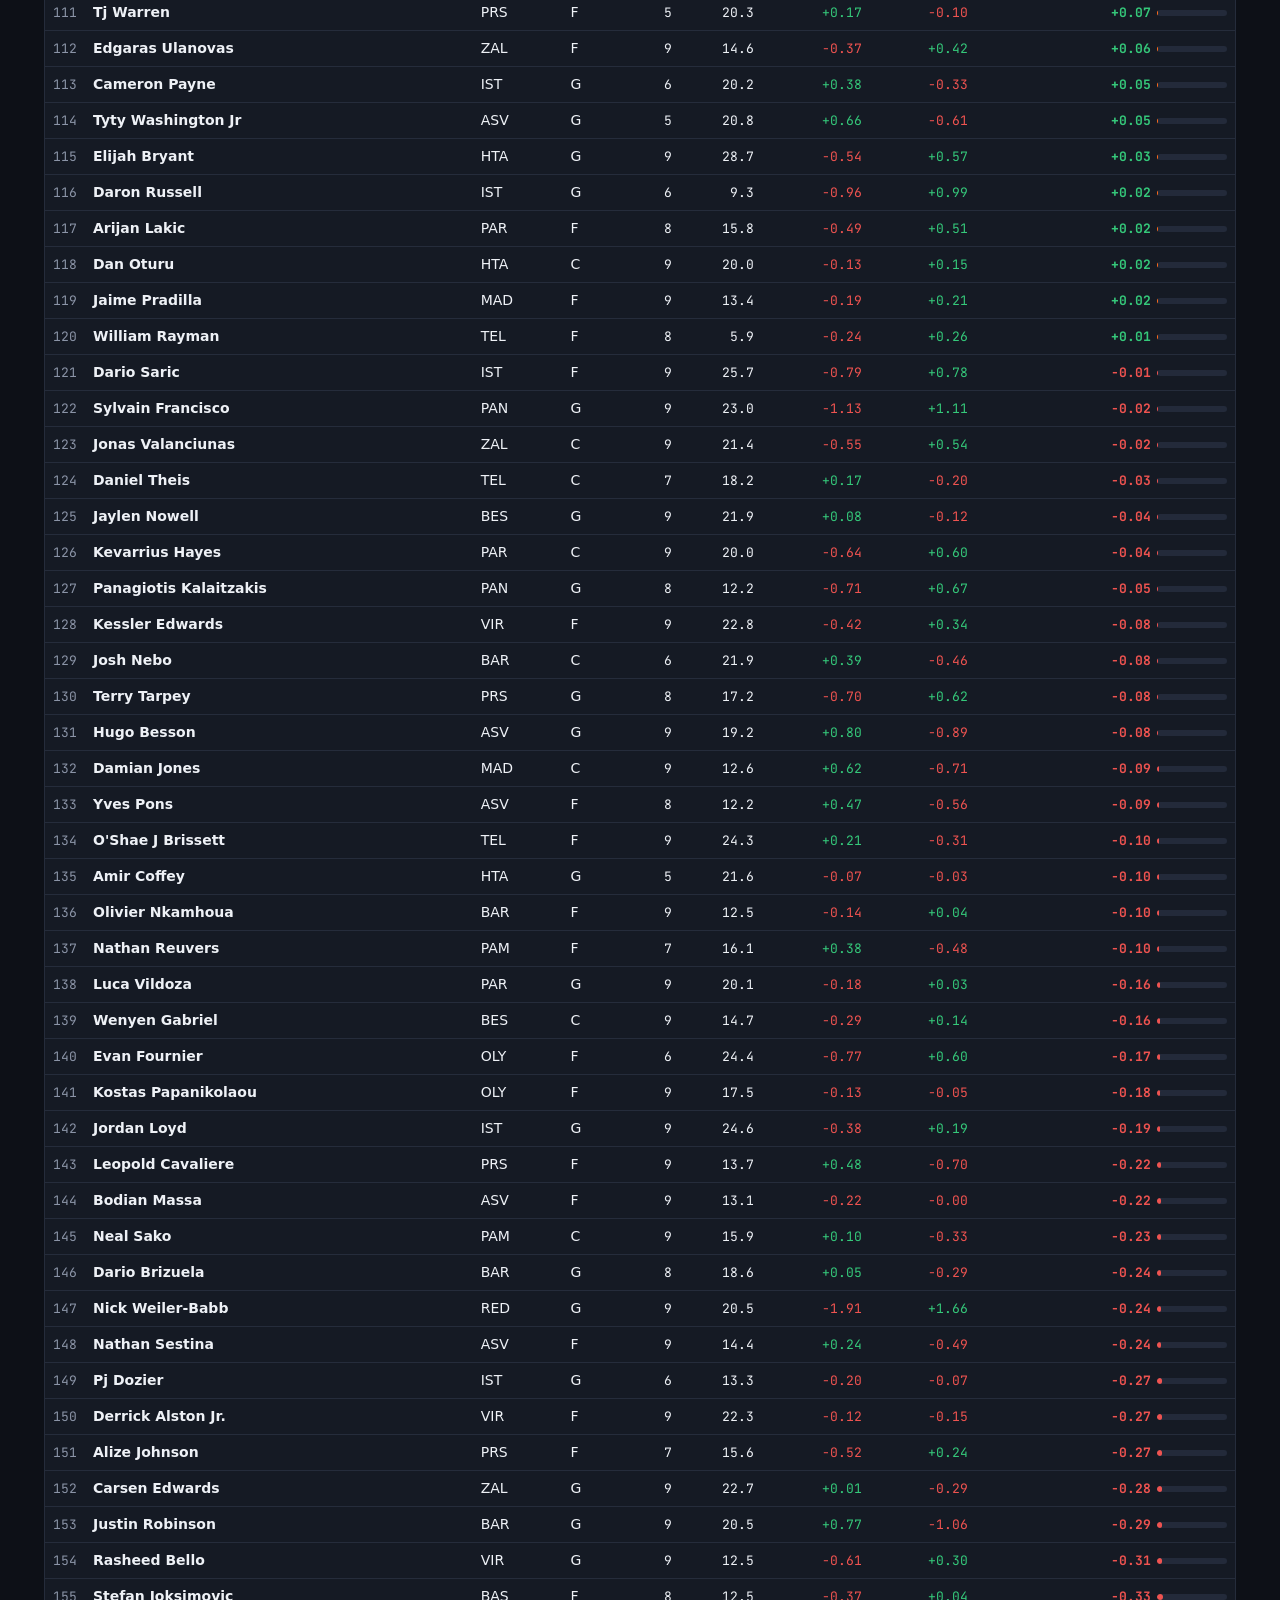
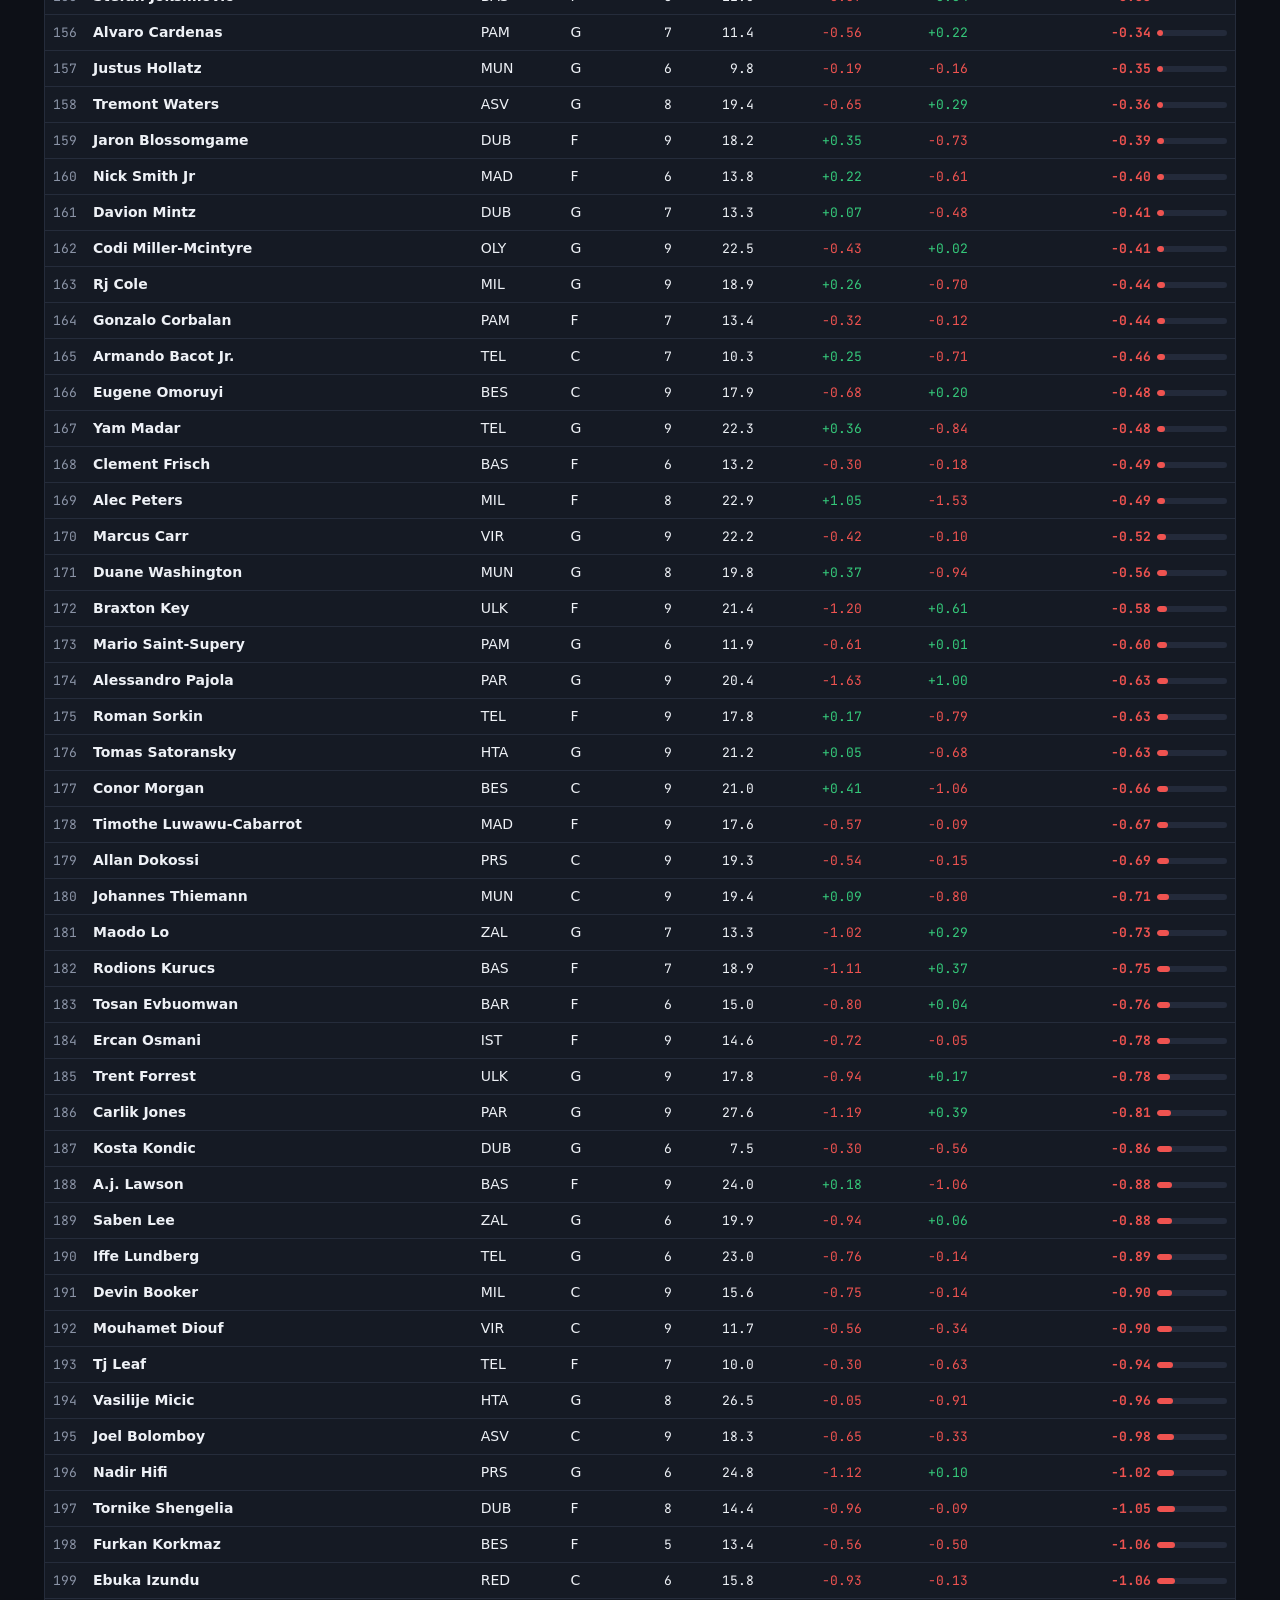
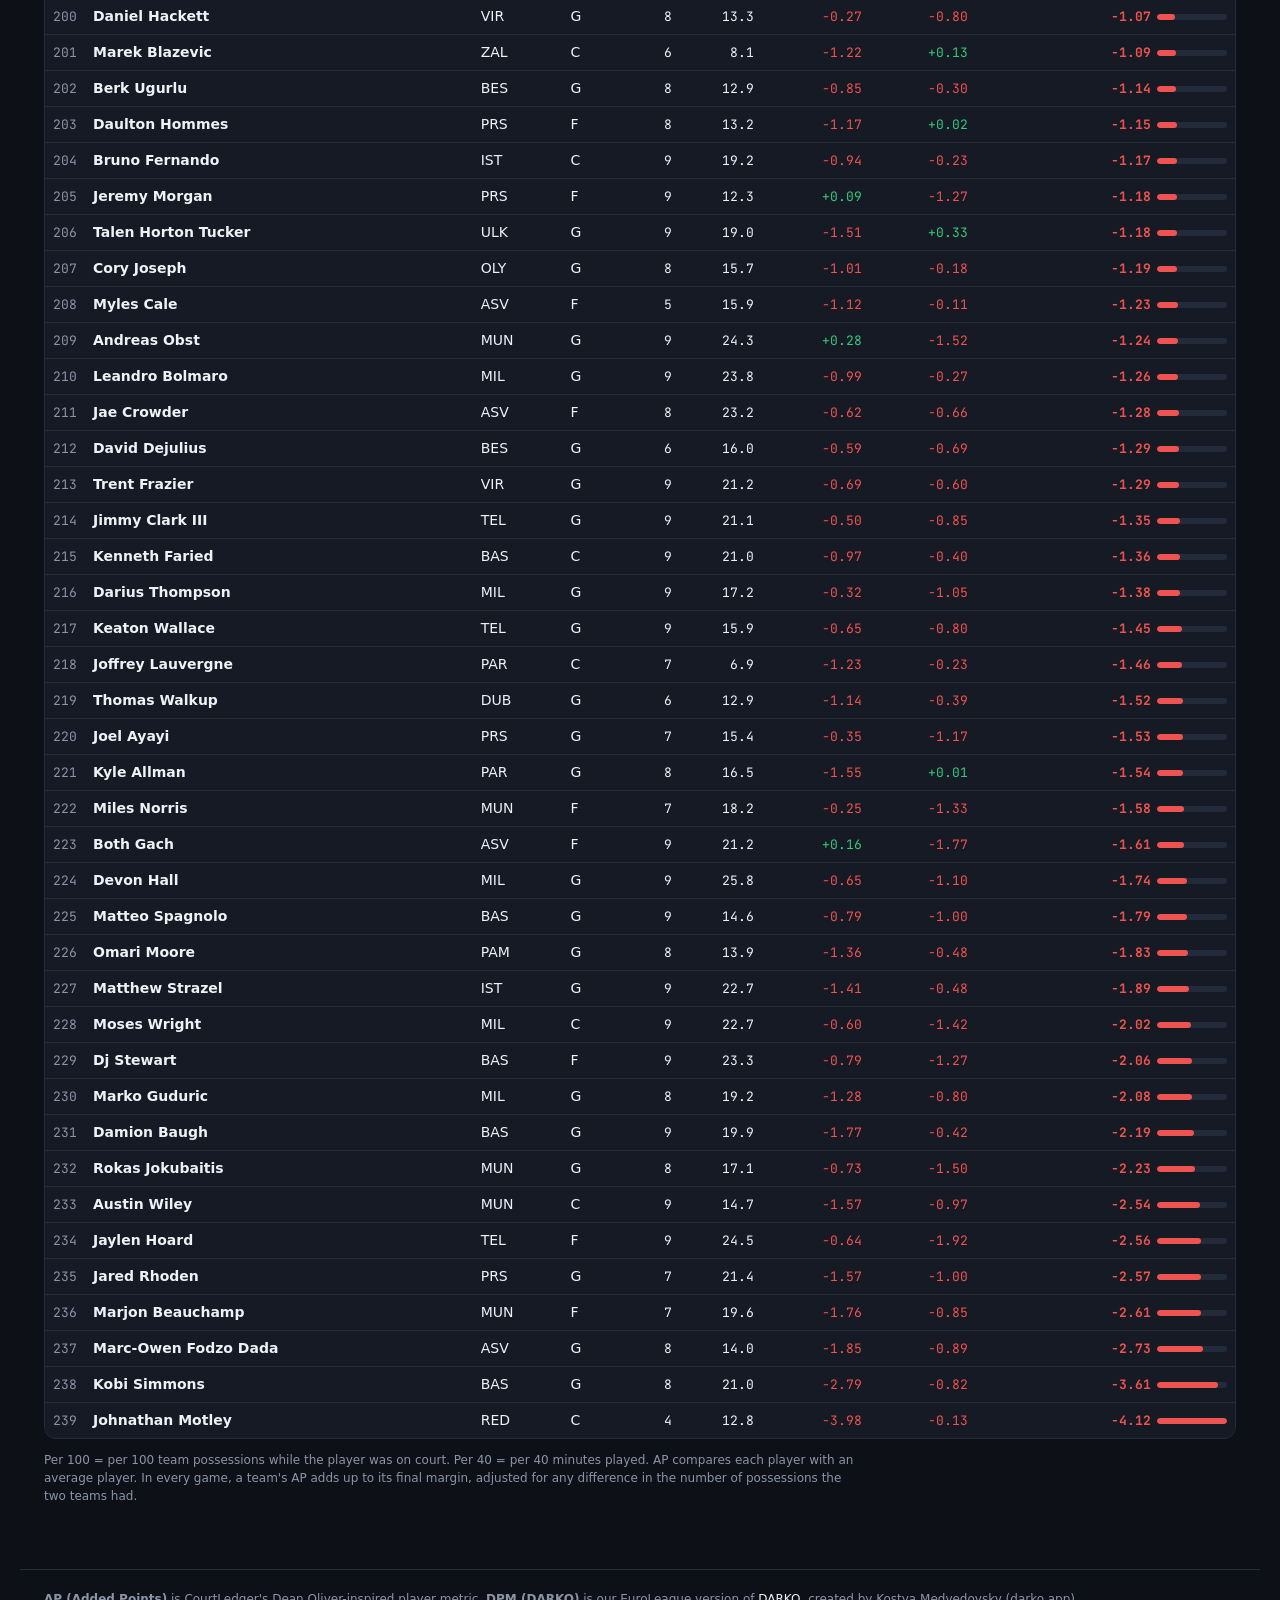
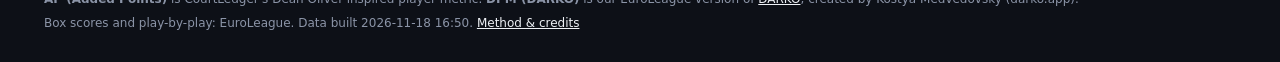
==== commit 3d6b30b7: "Add EuroCup and Champions League DPM (DARKO) pages (through 17 Nov 2026)" ====
--- a/index.html
+++ b/index.html
@@ -14,6 +14,7 @@
  <details class="more"><summary>More</summary><div class="menu">
   <div class="grp"><b>Players</b><a href="player.html" data-p="player">Player dashboard</a><a href="stats.html" data-p="stats">Stats &amp; scatter plots</a><a href="trends.html" data-p="trends">Trends</a><a href="pvp.html" data-p="pvp">Head-to-head</a></div>
   <div class="grp"><b>Teams &amp; games</b><a href="teams.html" data-p="teams">Teams</a><a href="games.html" data-p="games">Game logs</a><a href="lineups.html" data-p="lineups">Lineups &amp; WOWY</a></div>
+  <div class="grp"><b>Other competitions</b><a href="eurocup.html" data-p="eurocup">EuroCup DPM (DARKO)</a><a href="bcl.html" data-p="bcl">Champions League DPM (DARKO)</a></div>
   <div class="grp"><b>About</b><a href="method.html" data-p="method">Method &amp; credits</a></div>
  </div></details>
 </nav>
